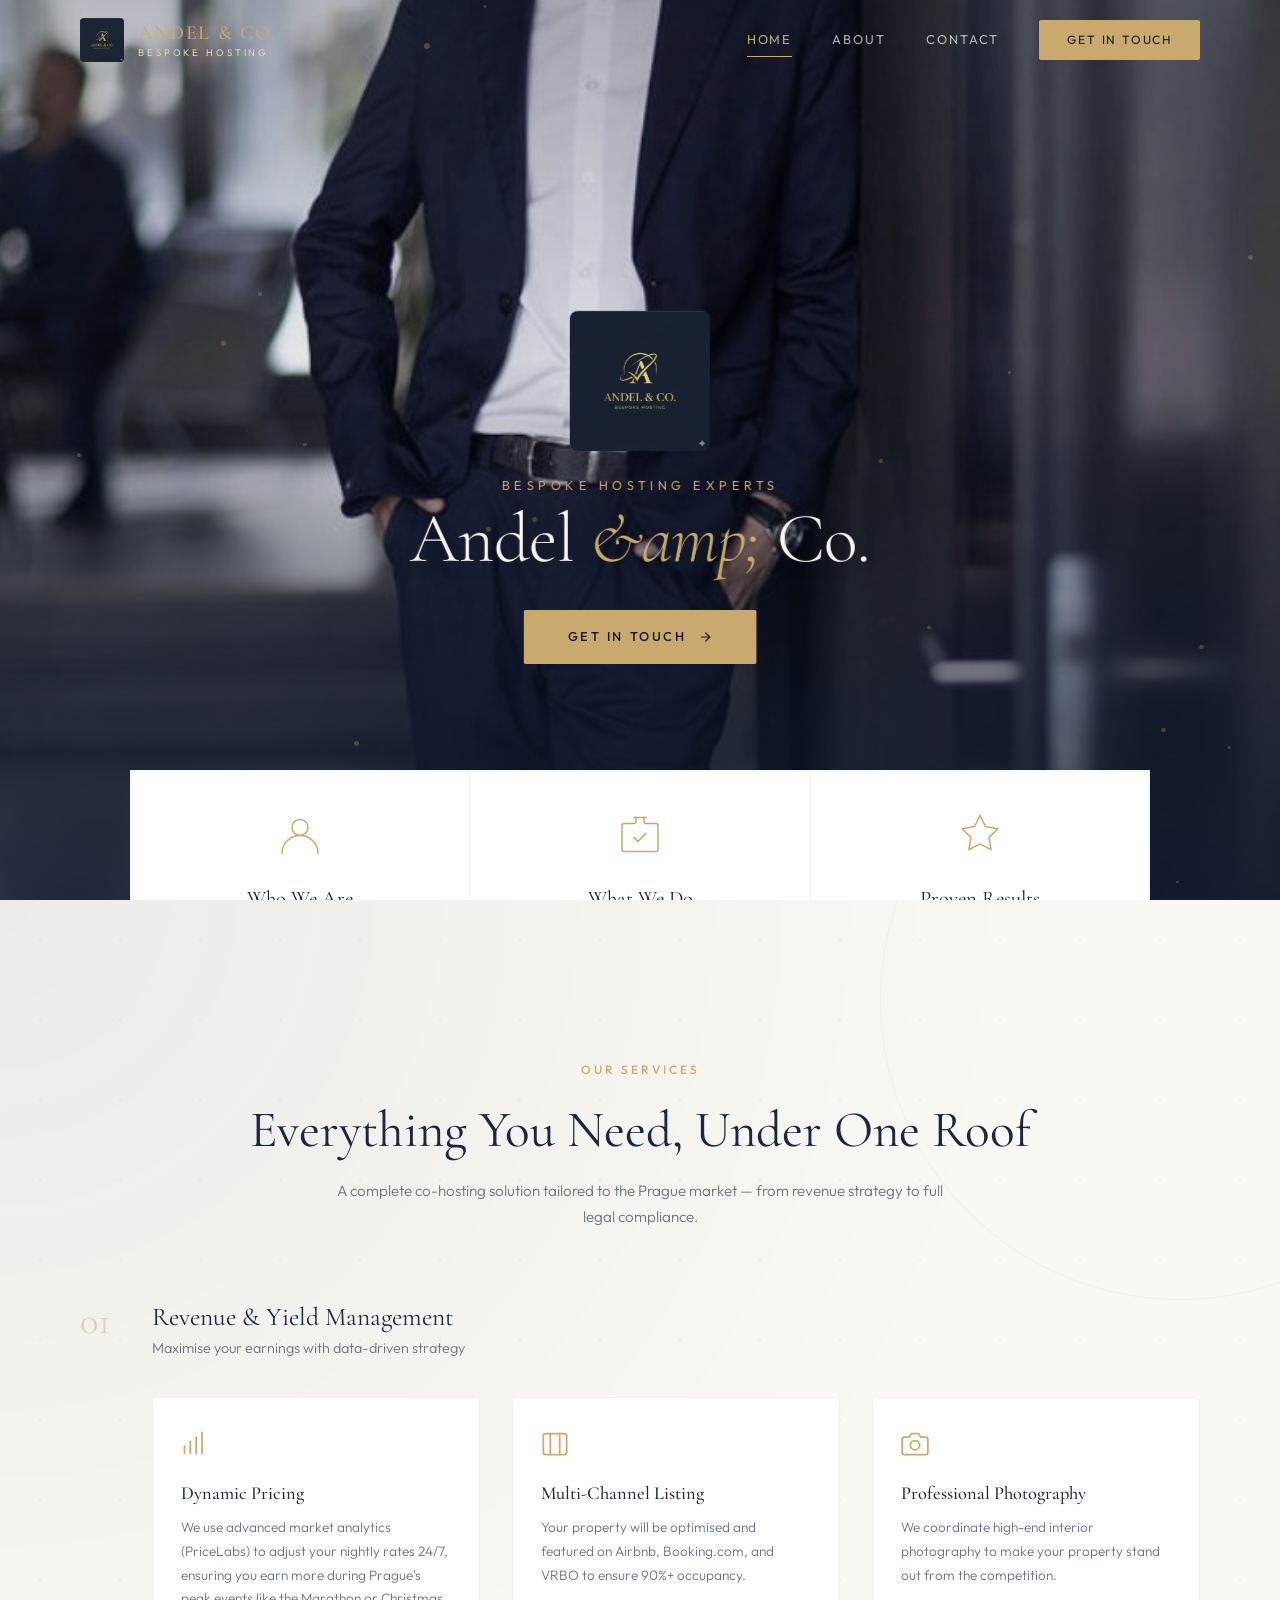
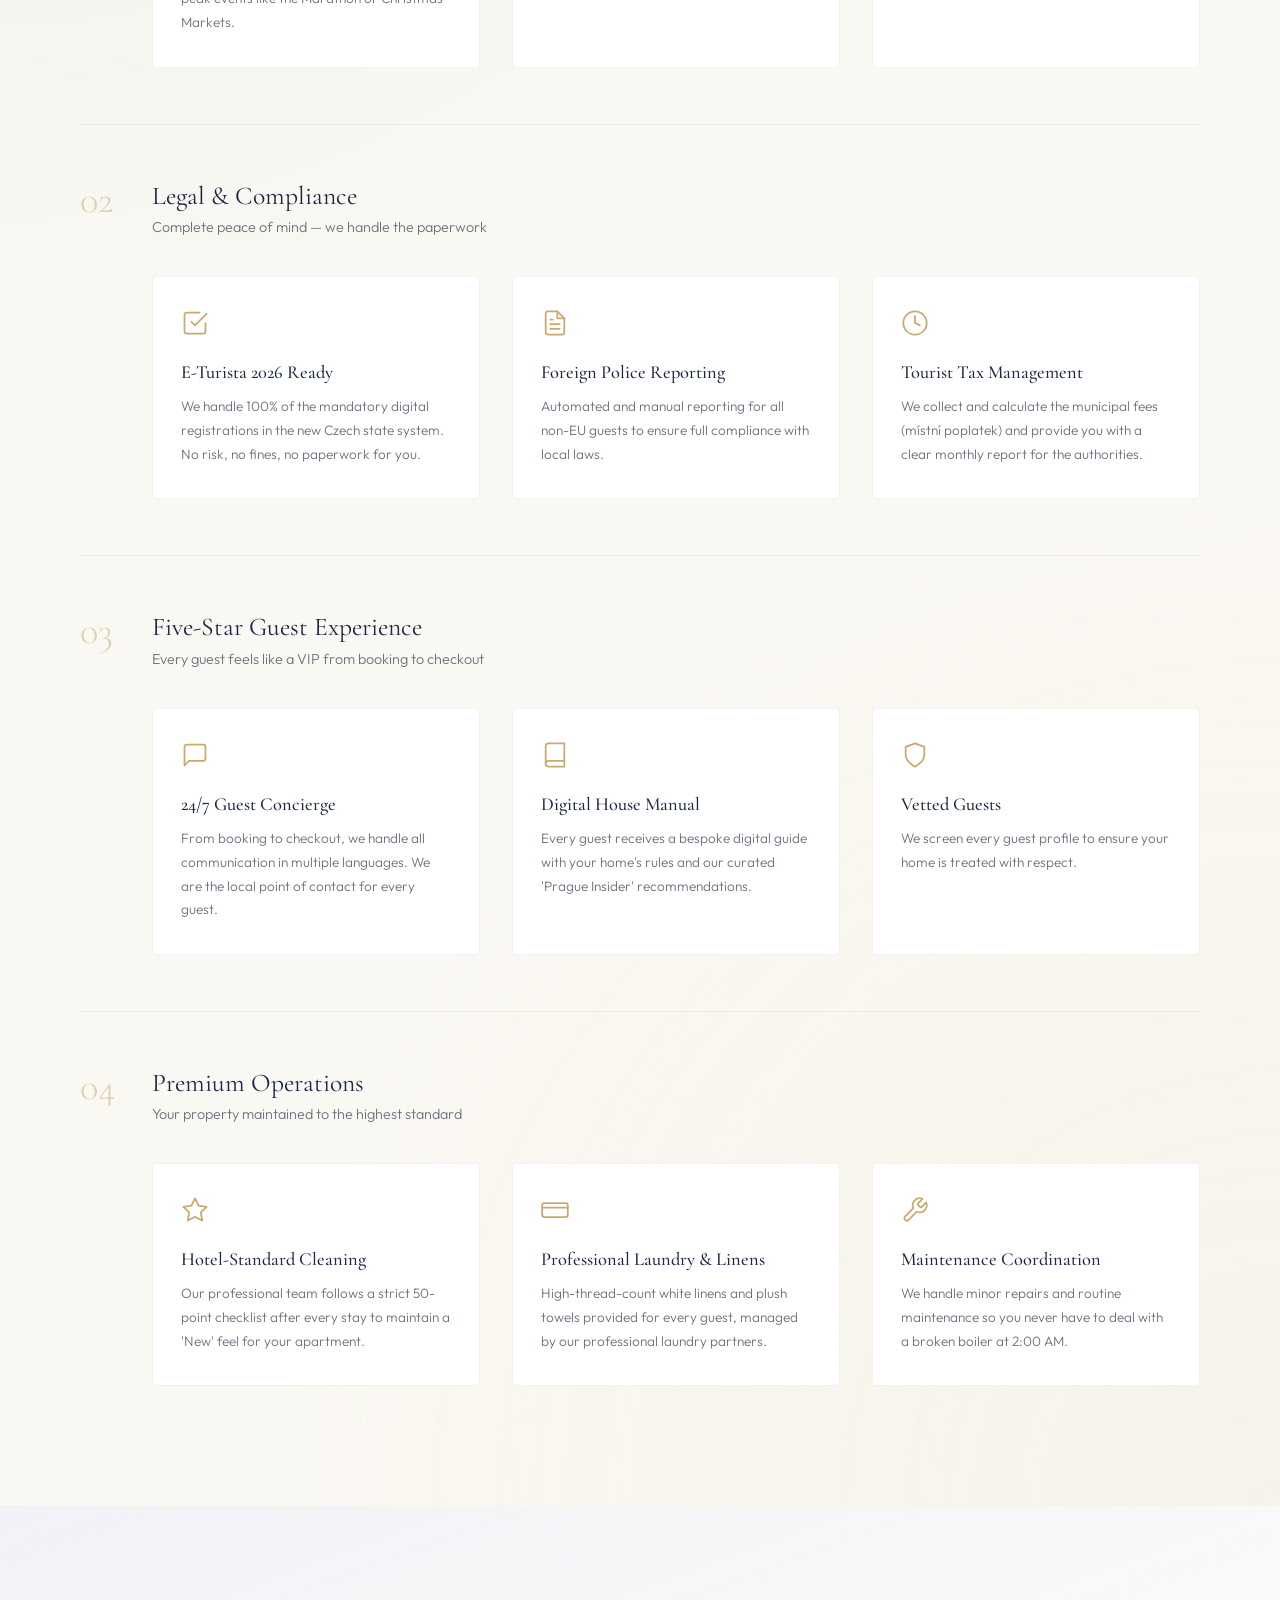
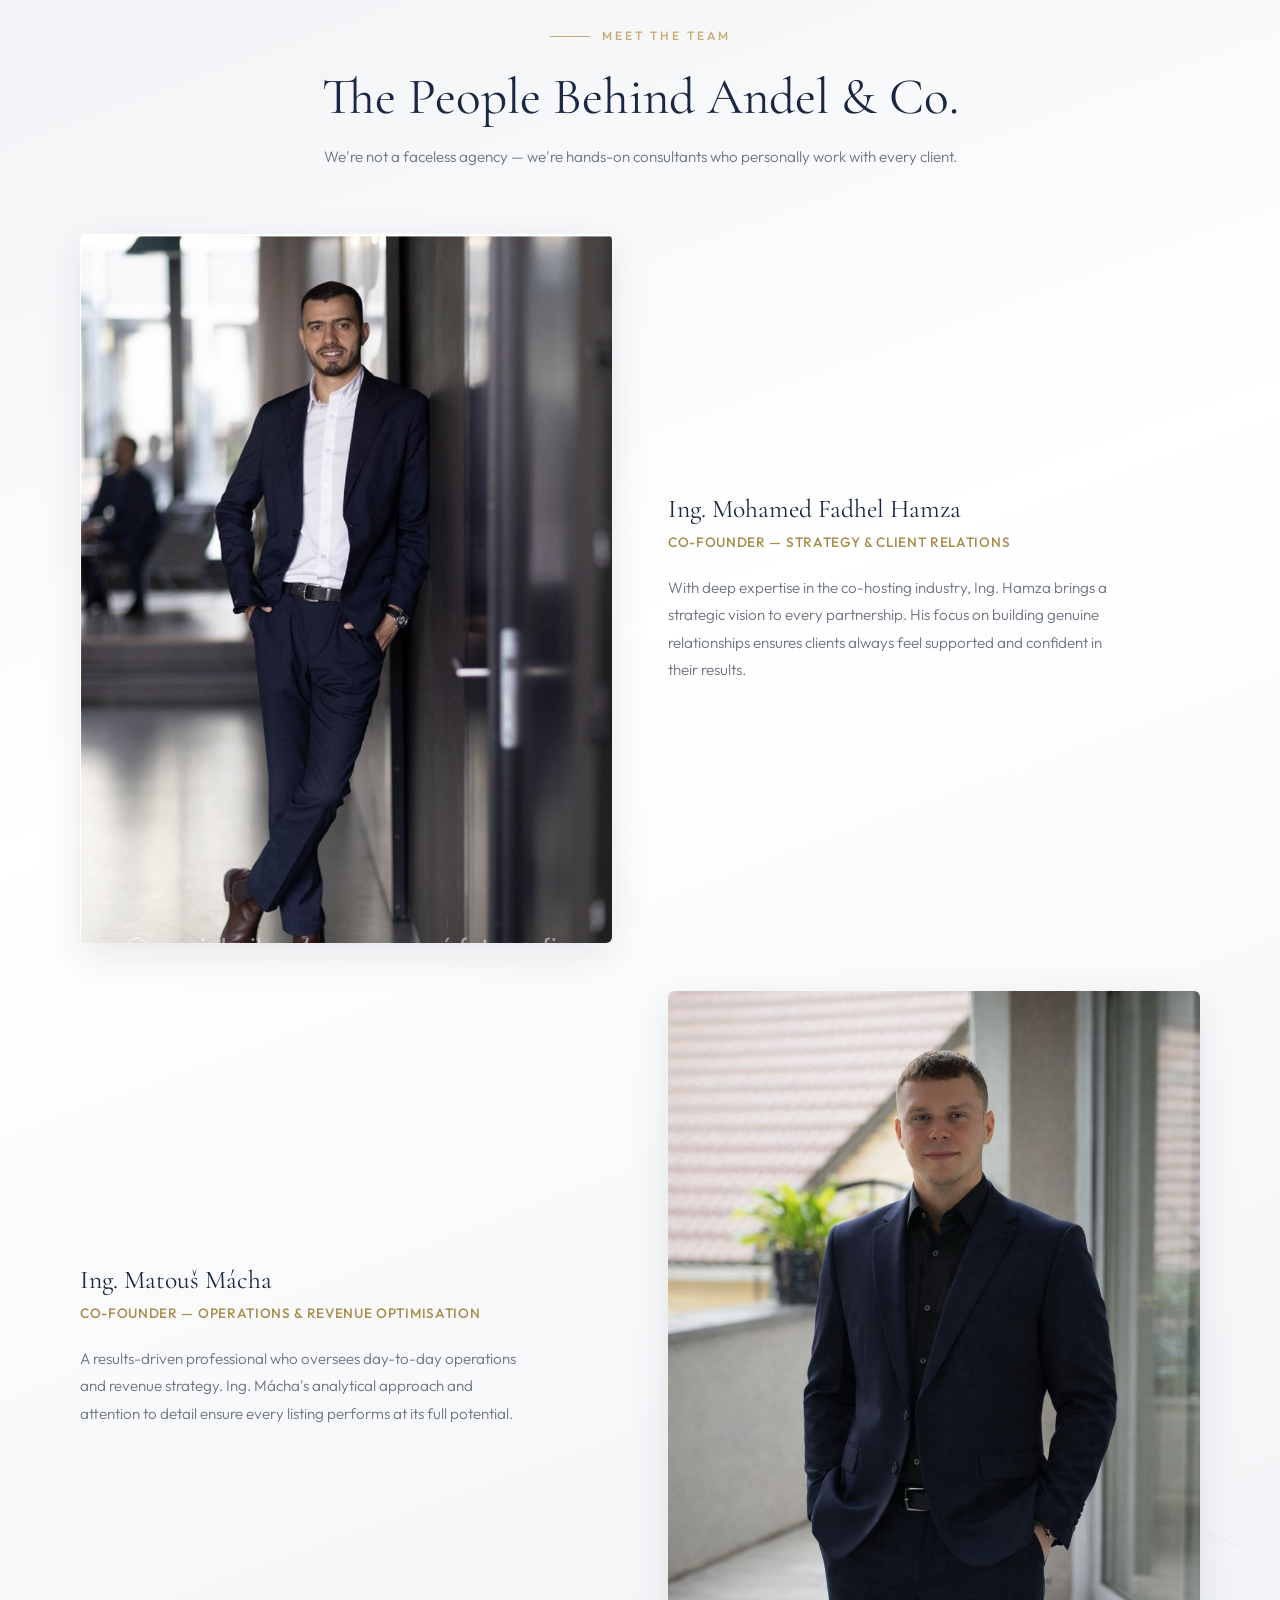
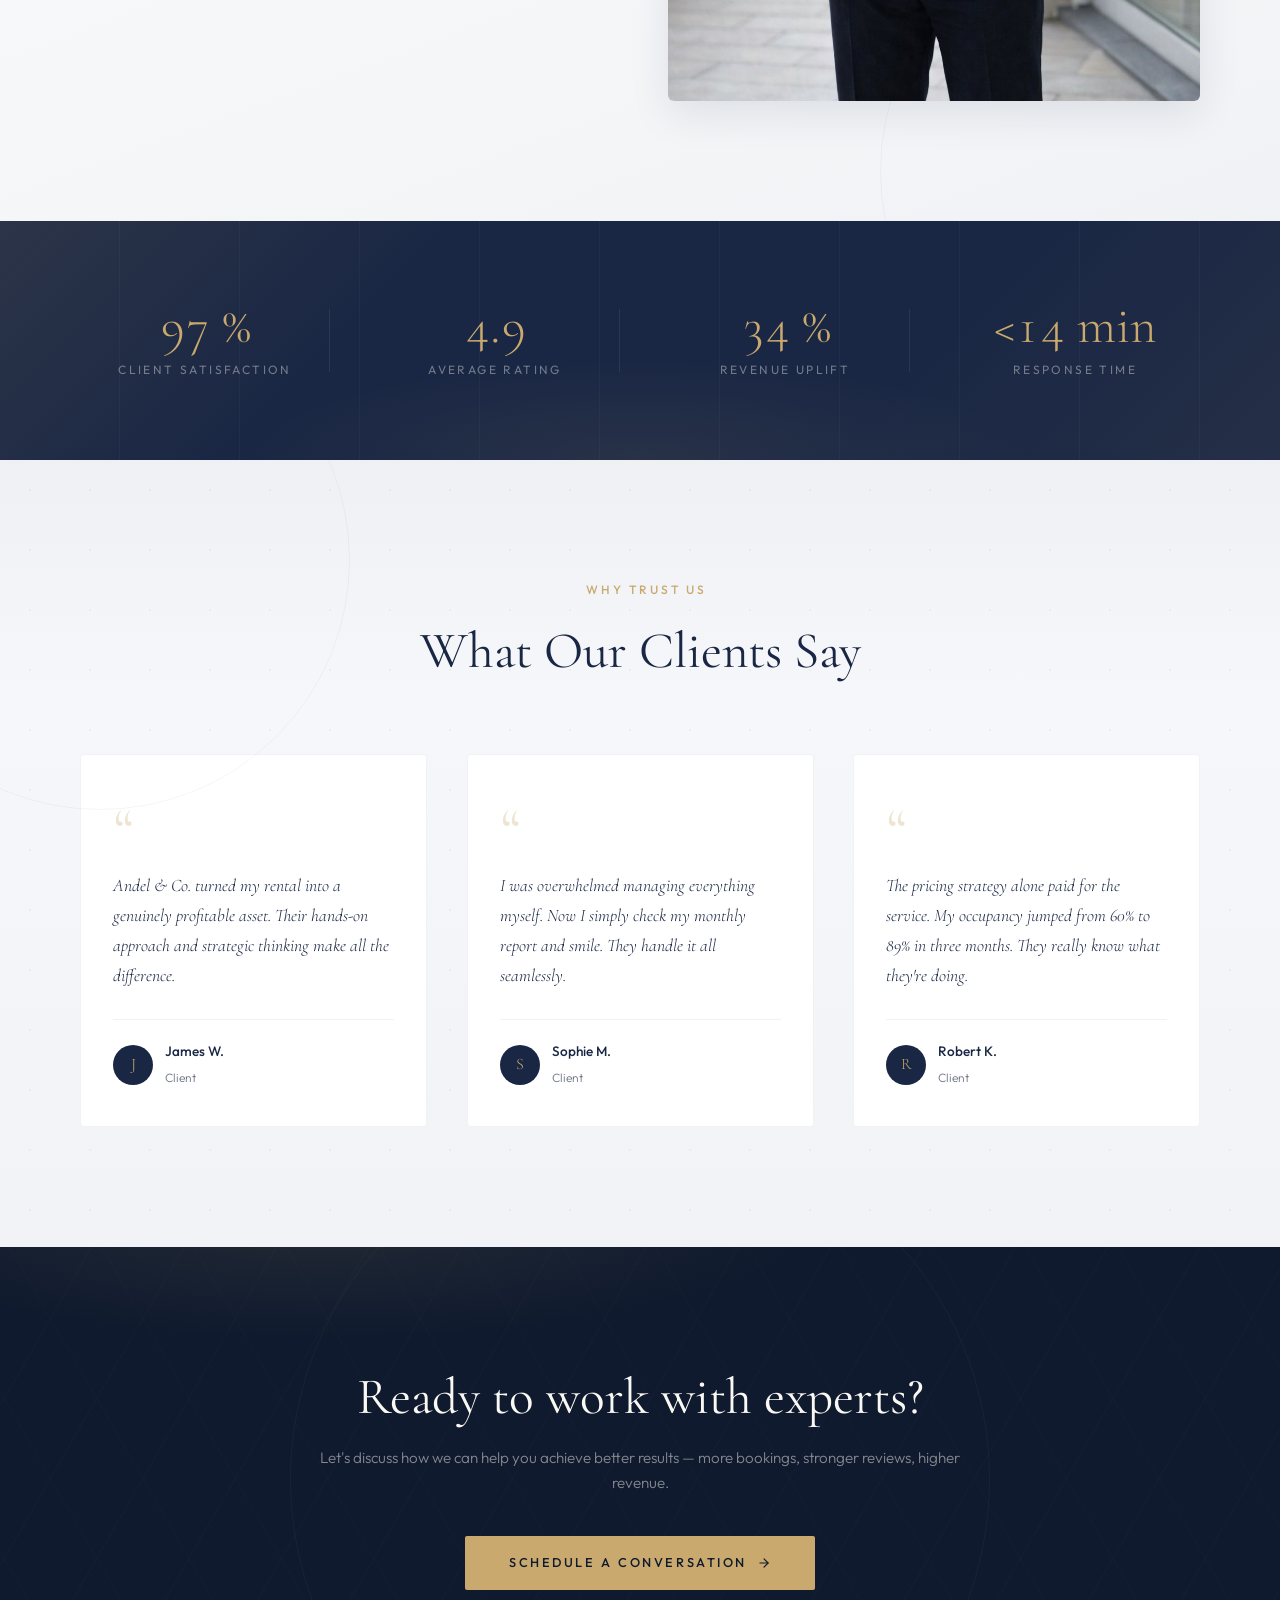
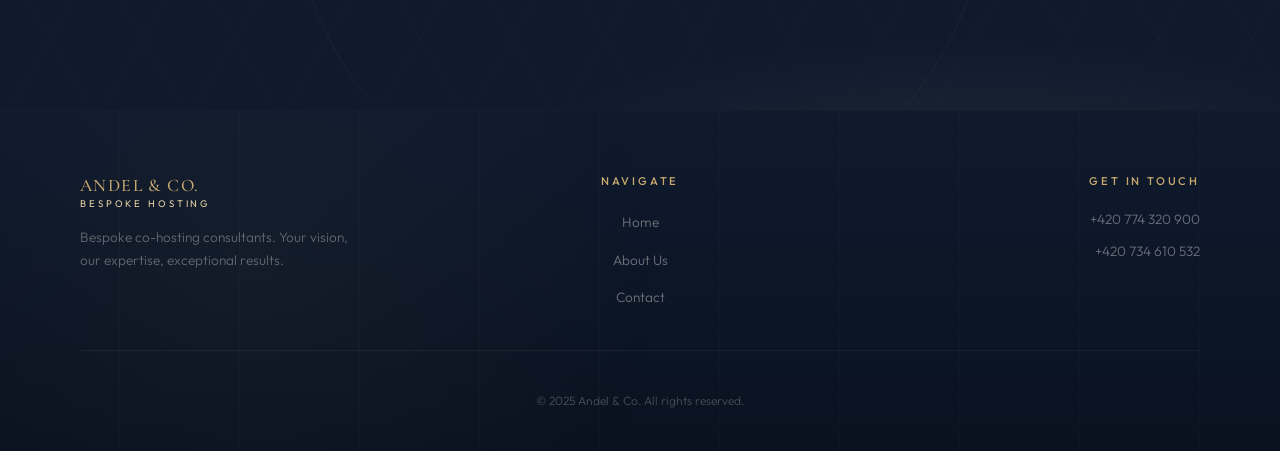
==== index.html @ 5d8e27c8 "v9: Dynamic animations - parallax, counters, tilt effects, varied reveals, particles, scroll progres" ====
<!DOCTYPE html>
<html lang="en">
<head>
  <meta charset="UTF-8">
  <meta name="viewport" content="width=device-width, initial-scale=1.0">
  <title>Andel &amp; Co. — Bespoke Co-Hosting Experts</title>
  <meta name="description" content="Andel & Co. — Bespoke co-hosting consultants. We bring strategy, expertise, and hands-on management to maximise your rental's potential.">
  <meta name="keywords" content="co-hosting experts, rental consulting, bespoke co-hosting, property strategy consultants">
  <meta property="og:title" content="Andel & Co. — Bespoke Co-Hosting Consultants">
  <meta property="og:description" content="Expert co-hosting consultants who deliver results for property owners.">
  <meta property="og:type" content="website">
  <link rel="icon" type="image/jpeg" href="assets/logo.jpeg">
  <link rel="stylesheet" href="style.css">

  <!-- Google Analytics (replace GA_MEASUREMENT_ID) -->
  <script async src="https://www.googletagmanager.com/gtag/js?id=GA_MEASUREMENT_ID"></script>
  <script>
    window.dataLayer = window.dataLayer || [];
    function gtag(){dataLayer.push(arguments);}
    gtag('js', new Date());
    gtag('config', 'GA_MEASUREMENT_ID');
  </script>
</head>
<body>

  <!-- ═══ HEADER ═══ -->
  <header class="site-header" id="siteHeader">
    <div class="header-inner">
      <a href="index.html" class="logo-link">
        <img src="assets/logo.jpeg" alt="Andel & Co." class="logo-mark">
        <div class="logo-text">
          ANDEL &amp; CO.
          <span>Bespoke Hosting</span>
        </div>
      </a>

      <button class="menu-toggle" id="menuToggle" aria-label="Toggle navigation">
        <span></span><span></span><span></span>
      </button>

      <nav class="nav-links" id="navLinks">
        <a href="index.html" class="active">Home</a>
        <a href="about.html">About</a>
        <a href="contact.html">Contact</a>
        <a href="contact.html" class="nav-cta">Get in Touch</a>
      </nav>
    </div>
  </header>

  <!-- ═══ HERO — Personal Portrait ═══ -->
  <section class="hero">
    <div class="hero-bg">
      <img src="assets/founder1-full.jpg" alt="Andel & Co. Founder">
    </div>

    <div class="hero-branding">
      <img src="assets/logo.jpeg" alt="Andel & Co. Logo">
      <p class="hero-tagline">Bespoke Hosting Experts</p>
      <h1>Andel <span class="ampersand">&amp;</span> Co.</h1>
    </div>

    <div class="hero-cta-wrap">
      <a href="contact.html" class="hero-cta">
        Get in Touch
        <svg viewBox="0 0 24 24" fill="none" stroke="currentColor" stroke-width="2" stroke-linecap="round" stroke-linejoin="round"><path d="M5 12h14"/><path d="m12 5 7 7-7 7"/></svg>
      </a>
    </div>

    <!-- Overlay Cards -->
    <div class="hero-cards">
      <div class="hero-card">
        <svg class="hero-card-icon" viewBox="0 0 48 48" fill="none" stroke="currentColor" stroke-width="1.5" stroke-linecap="round" stroke-linejoin="round">
          <circle cx="24" cy="16" r="8"/>
          <path d="M6 42c0-9.941 8.059-18 18-18s18 8.059 18 18"/>
        </svg>
        <h3>Who We Are</h3>
        <p>Dedicated co-hosting consultants with deep industry knowledge. Your success is our priority.</p>
      </div>

      <div class="hero-card">
        <svg class="hero-card-icon" viewBox="0 0 48 48" fill="none" stroke="currentColor" stroke-width="1.5" stroke-linecap="round" stroke-linejoin="round">
          <path d="M20 6v4a2 2 0 0 1-2 2H8a2 2 0 0 0-2 2v24a2 2 0 0 0 2 2h32a2 2 0 0 0 2-2V14a2 2 0 0 0-2-2H30a2 2 0 0 1-2-2V6"/>
          <path d="M18 6h12"/>
          <path d="M18 26l4 4 8-8"/>
        </svg>
        <h3>What We Do</h3>
        <p>Full-service co-hosting — strategy, operations, client communication, and revenue optimisation under one roof.</p>
      </div>

      <div class="hero-card">
        <svg class="hero-card-icon" viewBox="0 0 48 48" fill="none" stroke="currentColor" stroke-width="1.5" stroke-linecap="round" stroke-linejoin="round">
          <path d="M24 4l5.5 11.1L42 17.3l-9 8.7 2.1 12.4L24 32.5l-11.1 5.9L15 26l-9-8.7 12.5-2.2z"/>
        </svg>
        <h3>Proven Results</h3>
        <p>98% client satisfaction, 35% average revenue uplift, and a track record that speaks for itself.</p>
      </div>
    </div>
  </section>

  <!-- ═══ SERVICES SECTION ═══ -->
  <section class="services" id="services">
    <div class="container">
      <div class="services-header reveal">
        <div class="section-label">Our Services</div>
        <h2>Everything You Need, Under One Roof</h2>
        <p>A complete co-hosting solution tailored to the Prague market — from revenue strategy to full legal compliance.</p>
      </div>

      <!-- Service Category 1 -->
      <div class="service-category reveal-left">
        <div class="service-category-header">
          <span class="service-cat-number">01</span>
          <div>
            <h3>Revenue &amp; Yield Management</h3>
            <p class="service-cat-subtitle">Maximise your earnings with data-driven strategy</p>
          </div>
        </div>
        <div class="service-details-grid">
          <div class="service-detail">
            <svg class="service-detail-icon" viewBox="0 0 24 24" fill="none" stroke="currentColor" stroke-width="1.5" stroke-linecap="round" stroke-linejoin="round">
              <path d="M3 20V14"/><path d="M8 20V10"/><path d="M13 20V6"/><path d="M18 20V2"/>
            </svg>
            <h4>Dynamic Pricing</h4>
            <p>We use advanced market analytics (PriceLabs) to adjust your nightly rates 24/7, ensuring you earn more during Prague's peak events like the Marathon or Christmas Markets.</p>
          </div>
          <div class="service-detail">
            <svg class="service-detail-icon" viewBox="0 0 24 24" fill="none" stroke="currentColor" stroke-width="1.5" stroke-linecap="round" stroke-linejoin="round">
              <rect x="2" y="3" width="20" height="18" rx="2"/><path d="M8 21V3"/><path d="M16 21V3"/>
            </svg>
            <h4>Multi-Channel Listing</h4>
            <p>Your property will be optimised and featured on Airbnb, Booking.com, and VRBO to ensure 90%+ occupancy.</p>
          </div>
          <div class="service-detail">
            <svg class="service-detail-icon" viewBox="0 0 24 24" fill="none" stroke="currentColor" stroke-width="1.5" stroke-linecap="round" stroke-linejoin="round">
              <path d="M23 19a2 2 0 0 1-2 2H3a2 2 0 0 1-2-2V8a2 2 0 0 1 2-2h4l2-3h6l2 3h4a2 2 0 0 1 2 2z"/><circle cx="12" cy="13" r="4"/>
            </svg>
            <h4>Professional Photography</h4>
            <p>We coordinate high-end interior photography to make your property stand out from the competition.</p>
          </div>
        </div>
      </div>

      <!-- Service Category 2 -->
      <div class="service-category reveal-right">
        <div class="service-category-header">
          <span class="service-cat-number">02</span>
          <div>
            <h3>Legal &amp; Compliance</h3>
            <p class="service-cat-subtitle">Complete peace of mind — we handle the paperwork</p>
          </div>
        </div>
        <div class="service-details-grid">
          <div class="service-detail">
            <svg class="service-detail-icon" viewBox="0 0 24 24" fill="none" stroke="currentColor" stroke-width="1.5" stroke-linecap="round" stroke-linejoin="round">
              <path d="M9 11l3 3L22 4"/><path d="M21 12v7a2 2 0 0 1-2 2H5a2 2 0 0 1-2-2V5a2 2 0 0 1 2-2h11"/>
            </svg>
            <h4>E-Turista 2026 Ready</h4>
            <p>We handle 100% of the mandatory digital registrations in the new Czech state system. No risk, no fines, no paperwork for you.</p>
          </div>
          <div class="service-detail">
            <svg class="service-detail-icon" viewBox="0 0 24 24" fill="none" stroke="currentColor" stroke-width="1.5" stroke-linecap="round" stroke-linejoin="round">
              <path d="M14 2H6a2 2 0 0 0-2 2v16a2 2 0 0 0 2 2h12a2 2 0 0 0 2-2V8z"/><path d="M14 2v6h6"/><path d="M16 13H8"/><path d="M16 17H8"/><path d="M10 9H8"/>
            </svg>
            <h4>Foreign Police Reporting</h4>
            <p>Automated and manual reporting for all non-EU guests to ensure full compliance with local laws.</p>
          </div>
          <div class="service-detail">
            <svg class="service-detail-icon" viewBox="0 0 24 24" fill="none" stroke="currentColor" stroke-width="1.5" stroke-linecap="round" stroke-linejoin="round">
              <circle cx="12" cy="12" r="10"/><path d="M12 6v6l4 2"/>
            </svg>
            <h4>Tourist Tax Management</h4>
            <p>We collect and calculate the municipal fees (místní poplatek) and provide you with a clear monthly report for the authorities.</p>
          </div>
        </div>
      </div>

      <!-- Service Category 3 -->
      <div class="service-category reveal-left">
        <div class="service-category-header">
          <span class="service-cat-number">03</span>
          <div>
            <h3>Five-Star Guest Experience</h3>
            <p class="service-cat-subtitle">Every guest feels like a VIP from booking to checkout</p>
          </div>
        </div>
        <div class="service-details-grid">
          <div class="service-detail">
            <svg class="service-detail-icon" viewBox="0 0 24 24" fill="none" stroke="currentColor" stroke-width="1.5" stroke-linecap="round" stroke-linejoin="round">
              <path d="M21 15a2 2 0 0 1-2 2H7l-4 4V5a2 2 0 0 1 2-2h14a2 2 0 0 1 2 2z"/>
            </svg>
            <h4>24/7 Guest Concierge</h4>
            <p>From booking to checkout, we handle all communication in multiple languages. We are the local point of contact for every guest.</p>
          </div>
          <div class="service-detail">
            <svg class="service-detail-icon" viewBox="0 0 24 24" fill="none" stroke="currentColor" stroke-width="1.5" stroke-linecap="round" stroke-linejoin="round">
              <path d="M4 19.5A2.5 2.5 0 0 1 6.5 17H20"/><path d="M6.5 2H20v20H6.5A2.5 2.5 0 0 1 4 19.5v-15A2.5 2.5 0 0 1 6.5 2z"/>
            </svg>
            <h4>Digital House Manual</h4>
            <p>Every guest receives a bespoke digital guide with your home's rules and our curated 'Prague Insider' recommendations.</p>
          </div>
          <div class="service-detail">
            <svg class="service-detail-icon" viewBox="0 0 24 24" fill="none" stroke="currentColor" stroke-width="1.5" stroke-linecap="round" stroke-linejoin="round">
              <path d="M12 22s8-4 8-10V5l-8-3-8 3v7c0 6 8 10 8 10z"/>
            </svg>
            <h4>Vetted Guests</h4>
            <p>We screen every guest profile to ensure your home is treated with respect.</p>
          </div>
        </div>
      </div>

      <!-- Service Category 4 -->
      <div class="service-category reveal-right">
        <div class="service-category-header">
          <span class="service-cat-number">04</span>
          <div>
            <h3>Premium Operations</h3>
            <p class="service-cat-subtitle">Your property maintained to the highest standard</p>
          </div>
        </div>
        <div class="service-details-grid">
          <div class="service-detail">
            <svg class="service-detail-icon" viewBox="0 0 24 24" fill="none" stroke="currentColor" stroke-width="1.5" stroke-linecap="round" stroke-linejoin="round">
              <path d="M12 2l3.09 6.26L22 9.27l-5 4.87 1.18 6.88L12 17.77l-6.18 3.25L7 14.14 2 9.27l6.91-1.01L12 2z"/>
            </svg>
            <h4>Hotel-Standard Cleaning</h4>
            <p>Our professional team follows a strict 50-point checklist after every stay to maintain a 'New' feel for your apartment.</p>
          </div>
          <div class="service-detail">
            <svg class="service-detail-icon" viewBox="0 0 24 24" fill="none" stroke="currentColor" stroke-width="1.5" stroke-linecap="round" stroke-linejoin="round">
              <rect x="1" y="6" width="22" height="12" rx="2"/><path d="M1 10h22"/>
            </svg>
            <h4>Professional Laundry &amp; Linens</h4>
            <p>High-thread-count white linens and plush towels provided for every guest, managed by our professional laundry partners.</p>
          </div>
          <div class="service-detail">
            <svg class="service-detail-icon" viewBox="0 0 24 24" fill="none" stroke="currentColor" stroke-width="1.5" stroke-linecap="round" stroke-linejoin="round">
              <path d="M14.7 6.3a1 1 0 0 0 0 1.4l1.6 1.6a1 1 0 0 0 1.4 0l3.77-3.77a6 6 0 0 1-7.94 7.94l-6.91 6.91a2.12 2.12 0 0 1-3-3l6.91-6.91a6 6 0 0 1 7.94-7.94l-3.76 3.76z"/>
            </svg>
            <h4>Maintenance Coordination</h4>
            <p>We handle minor repairs and routine maintenance so you never have to deal with a broken boiler at 2:00 AM.</p>
          </div>
        </div>
      </div>

    </div>
  </section>

  <!-- ═══ MEET THE TEAM ═══ -->
  <section class="team-section">
    <div class="container">
      <div class="team-header reveal">
        <div class="section-label" style="justify-content:center;">
          <span>Meet the Team</span>
        </div>
        <h2>The People Behind Andel &amp; Co.</h2>
        <p style="margin:0 auto;">We're not a faceless agency — we're hands-on consultants who personally work with every client.</p>
      </div>

      <div class="team-cards">
        <div class="team-card reveal">
          <div class="team-card-photo">
            <img src="assets/founder1-full.jpg" alt="Co-Founder">
          </div>
          <div class="team-card-info">
            <h3>Ing. Mohamed Fadhel Hamza</h3>
            <p class="team-role">Co-Founder — Strategy &amp; Client Relations</p>
            <p class="team-bio">With deep expertise in the co-hosting industry, Ing. Hamza brings a strategic vision to every partnership. His focus on building genuine relationships ensures clients always feel supported and confident in their results.</p>
          </div>
        </div>

        <div class="team-card reverse reveal reveal-delay-1">
          <div class="team-card-photo">
            <img src="assets/founder2-full.jpg" alt="Ing. Matouš Mácha">
          </div>
          <div class="team-card-info">
            <h3>Ing. Matouš Mácha</h3>
            <p class="team-role">Co-Founder — Operations &amp; Revenue Optimisation</p>
            <p class="team-bio">A results-driven professional who oversees day-to-day operations and revenue strategy. Ing. Mácha's analytical approach and attention to detail ensure every listing performs at its full potential.</p>
          </div>
        </div>
      </div>
    </div>
  </section>

  <!-- ═══ STATS ═══ -->
  <section class="stats">
    <div class="container">
      <div class="stats-grid">
        <div class="stat-item reveal">
          <div class="stat-number">98%</div>
          <div class="stat-label">Client Satisfaction</div>
        </div>
        <div class="stat-item reveal reveal-delay-1">
          <div class="stat-number">4.9</div>
          <div class="stat-label">Average Rating</div>
        </div>
        <div class="stat-item reveal reveal-delay-2">
          <div class="stat-number">35%</div>
          <div class="stat-label">Revenue Uplift</div>
        </div>
        <div class="stat-item reveal reveal-delay-3">
          <div class="stat-number">&lt;15 min</div>
          <div class="stat-label">Response Time</div>
        </div>
      </div>
    </div>
  </section>

  <!-- ═══ WHY TRUST US ═══ -->
  <section class="testimonials">
    <div class="container">
      <div class="testimonials-header reveal">
        <div class="section-label" style="justify-content:center;">
          <span>Why Trust Us</span>
        </div>
        <h2>What Our Clients Say</h2>
      </div>

      <div class="testimonials-grid">
        <div class="testimonial-card reveal-scale reveal-delay-1">
          <div class="testimonial-quote-mark">&ldquo;</div>
          <blockquote>
            Andel &amp; Co. turned my rental into a genuinely profitable asset. Their hands-on approach and strategic thinking make all the difference.
          </blockquote>
          <div class="testimonial-author">
            <div class="testimonial-author-avatar">J</div>
            <div class="testimonial-author-info">
              <strong>James W.</strong>
              <span>Client</span>
            </div>
          </div>
        </div>

        <div class="testimonial-card reveal-scale reveal-delay-2">
          <div class="testimonial-quote-mark">&ldquo;</div>
          <blockquote>
            I was overwhelmed managing everything myself. Now I simply check my monthly report and smile. They handle it all seamlessly.
          </blockquote>
          <div class="testimonial-author">
            <div class="testimonial-author-avatar">S</div>
            <div class="testimonial-author-info">
              <strong>Sophie M.</strong>
              <span>Client</span>
            </div>
          </div>
        </div>

        <div class="testimonial-card reveal-scale reveal-delay-3">
          <div class="testimonial-quote-mark">&ldquo;</div>
          <blockquote>
            The pricing strategy alone paid for the service. My occupancy jumped from 60% to 89% in three months. They really know what they're doing.
          </blockquote>
          <div class="testimonial-author">
            <div class="testimonial-author-avatar">R</div>
            <div class="testimonial-author-info">
              <strong>Robert K.</strong>
              <span>Client</span>
            </div>
          </div>
        </div>
      </div>
    </div>
  </section>

  <!-- ═══ CTA ═══ -->
  <section class="cta-banner">
    <div class="container">
      <div class="reveal">
        <h2>Ready to work with experts?</h2>
        <p>Let's discuss how we can help you achieve better results — more bookings, stronger reviews, higher revenue.</p>
        <a href="contact.html" class="btn-primary">
          Schedule a Conversation
          <svg width="14" height="14" viewBox="0 0 24 24" fill="none" stroke="currentColor" stroke-width="2" stroke-linecap="round" stroke-linejoin="round"><path d="M5 12h14"/><path d="m12 5 7 7-7 7"/></svg>
        </a>
      </div>
    </div>
  </section>

  <!-- ═══ FOOTER ═══ -->
  <footer class="site-footer">
    <div class="container">
      <div class="footer-inner">
        <div class="footer-brand">
          <div class="logo-text">
            ANDEL &amp; CO.
            <span>Bespoke Hosting</span>
          </div>
          <p>Bespoke co-hosting consultants. Your vision, our expertise, exceptional results.</p>
        </div>

        <nav class="footer-nav">
          <h4>Navigate</h4>
          <ul>
            <li><a href="index.html">Home</a></li>
            <li><a href="about.html">About Us</a></li>
            <li><a href="contact.html">Contact</a></li>
          </ul>
        </nav>

        <div class="footer-contact">
          <h4>Get in Touch</h4>
          <a href="tel:+420774320900">+420 774 320 900</a>
          <a href="tel:+420734610532">+420 734 610 532</a>
        </div>
      </div>

      <div class="footer-bottom">
        <p>&copy; 2025 Andel &amp; Co. All rights reserved.</p>
      </div>
    </div>
  </footer>

  <script src="main.js"></script>
</body>
</html>
---- style.css ----
/* ═══════════════════════════════════════════════════
   ANDEL & CO. — BESPOKE CO-HOSTING CONSULTANTS
   Personal Consulting Portfolio Style
   ═══════════════════════════════════════════════════ */

/* ── Fonts ── */
@import url('https://fonts.googleapis.com/css2?family=Cormorant+Garamond:ital,wght@0,300;0,400;0,500;0,600;0,700;1,300;1,400;1,500&family=Outfit:wght@300;400;500;600&display=swap');

/* ── Custom Properties ── */
:root {
  --navy:        #1a2744;
  --navy-deep:   #0f1a2e;
  --navy-light:  #243352;
  --ivory:       #faf8f2;
  --ivory-warm:  #f5f0e6;
  --gold:        #c9a96e;
  --gold-light:  #ddc08a;
  --gold-pale:   #e8d5a8;
  --gold-dark:   #a88b4a;
  --charcoal:    #2c2c2c;
  --text-muted:  #6b7280;
  --white:       #ffffff;

  --font-display: 'Cormorant Garamond', 'Georgia', serif;
  --font-body:    'Outfit', 'Helvetica Neue', sans-serif;

  --ease-out-expo: cubic-bezier(0.16, 1, 0.3, 1);
  --header-h: 80px;
}

/* ── Reset & Base ── */
*, *::before, *::after { box-sizing: border-box; margin: 0; padding: 0; }

html {
  scroll-behavior: smooth;
  -webkit-font-smoothing: antialiased;
  -moz-osx-font-smoothing: grayscale;
}

body {
  font-family: var(--font-body);
  font-weight: 300;
  color: var(--charcoal);
  background: var(--ivory);
  line-height: 1.7;
  font-size: 16px;
  overflow-x: hidden;
}

img { max-width: 100%; height: auto; display: block; }
a { text-decoration: none; color: inherit; transition: color 0.3s ease; }
ul { list-style: none; }

::selection {
  background: var(--gold);
  color: var(--navy-deep);
}

/* ── Typography ── */
h1, h2, h3, h4, h5 {
  font-family: var(--font-display);
  font-weight: 400;
  line-height: 1.2;
  color: var(--navy);
}

h1 { font-size: clamp(2.8rem, 5.5vw, 4.8rem); letter-spacing: -0.01em; }
h2 { font-size: clamp(2rem, 4vw, 3.2rem); }
h3 { font-size: clamp(1.4rem, 2.5vw, 1.8rem); }

p {
  font-size: clamp(0.95rem, 1.1vw, 1.05rem);
  color: var(--text-muted);
  max-width: 640px;
}

.section-label {
  font-family: var(--font-body);
  font-size: 0.75rem;
  font-weight: 500;
  letter-spacing: 0.25em;
  text-transform: uppercase;
  color: var(--gold);
  display: flex;
  align-items: center;
  gap: 12px;
  margin-bottom: 20px;
}

.section-label::before {
  content: '';
  width: 40px;
  height: 1px;
  background: var(--gold);
}

/* ── Utility ── */
.container {
  max-width: 1200px;
  margin: 0 auto;
  padding: 0 40px;
}

/* ── Scroll Progress Bar ── */
.scroll-progress {
  position: fixed;
  top: 0;
  left: 0;
  height: 3px;
  width: 0;
  background: linear-gradient(90deg, var(--gold), var(--gold-light), var(--gold));
  z-index: 10000;
  transition: width 0.1s linear;
  box-shadow: 0 0 10px rgba(201, 169, 110, 0.5);
}

/* ── Cursor Glow ── */
.cursor-glow {
  position: fixed;
  width: 400px;
  height: 400px;
  border-radius: 50%;
  background: radial-gradient(circle, rgba(201, 169, 110, 0.06) 0%, transparent 70%);
  pointer-events: none;
  z-index: 9998;
  transform: translate(-50%, -50%);
  mix-blend-mode: screen;
}

/* ── Scroll Reveal — Multiple Directions ── */
.reveal {
  opacity: 0;
  transform: translateY(40px);
  transition: opacity 0.8s var(--ease-out-expo), transform 0.8s var(--ease-out-expo);
}

.reveal-left {
  opacity: 0;
  transform: translateX(-60px);
  transition: opacity 0.8s var(--ease-out-expo), transform 0.8s var(--ease-out-expo);
}

.reveal-right {
  opacity: 0;
  transform: translateX(60px);
  transition: opacity 0.8s var(--ease-out-expo), transform 0.8s var(--ease-out-expo);
}

.reveal-scale {
  opacity: 0;
  transform: scale(0.9);
  transition: opacity 0.8s var(--ease-out-expo), transform 0.8s var(--ease-out-expo);
}

.reveal-rotate {
  opacity: 0;
  transform: translateY(30px) rotate(2deg);
  transition: opacity 0.8s var(--ease-out-expo), transform 0.8s var(--ease-out-expo);
}

.reveal.visible,
.reveal-left.visible,
.reveal-right.visible,
.reveal-scale.visible,
.reveal-rotate.visible {
  opacity: 1;
  transform: translateY(0) translateX(0) scale(1) rotate(0deg);
}

.reveal-delay-1 { transition-delay: 0.15s; }
.reveal-delay-2 { transition-delay: 0.3s; }
.reveal-delay-3 { transition-delay: 0.45s; }
.reveal-delay-4 { transition-delay: 0.6s; }

/* ── Section Label Animate ── */
.section-label::before {
  width: 0;
  transition: width 0.8s var(--ease-out-expo) 0.3s;
}

.section-label.label-animate::before {
  width: 40px;
}

/* ── Hero Particles ── */
.hero-particles {
  position: absolute;
  inset: 0;
  z-index: 1;
  pointer-events: none;
  overflow: hidden;
}

.hero-particle {
  position: absolute;
  background: rgba(201, 169, 110, 0.3);
  border-radius: 50%;
  animation: particleFloat linear infinite;
}

@keyframes particleFloat {
  0% { transform: translateY(0) translateX(0); opacity: 0; }
  10% { opacity: 1; }
  90% { opacity: 1; }
  100% { transform: translateY(-100vh) translateX(30px); opacity: 0; }
}

/* ── Character Animation for Hero Title ── */
.char-anim {
  display: inline-block;
  opacity: 0;
  transform: translateY(30px) rotateX(-40deg);
  animation: charReveal 0.6s var(--ease-out-expo) forwards;
}

@keyframes charReveal {
  to {
    opacity: 1;
    transform: translateY(0) rotateX(0deg);
  }
}

/* ── Image Reveal Effect ── */
.team-card-photo,
.intro-image-frame {
  position: relative;
  overflow: hidden;
}

.team-card-photo::after,
.intro-image-frame::after {
  content: '';
  position: absolute;
  inset: 0;
  background: var(--navy);
  transform-origin: left;
  transition: transform 1s var(--ease-out-expo);
  z-index: 5;
}

.team-card-photo.image-revealed::after,
.intro-image-frame.image-revealed::after {
  transform: scaleX(0);
  transform-origin: right;
}

/* ── Service Detail Stagger ── */
.service-detail {
  opacity: 0;
  transform: translateY(20px);
  transition: opacity 0.6s var(--ease-out-expo), transform 0.6s var(--ease-out-expo), box-shadow 0.4s var(--ease-out-expo);
}

.service-detail.detail-visible {
  opacity: 1;
  transform: translateY(0);
}

/* ── Card Interactive Tilt ── */
.hero-card,
.service-detail,
.testimonial-card,
.philosophy-card,
.achievement-card {
  transition: transform 0.15s ease, box-shadow 0.4s ease;
  will-change: transform;
}

/* ── Buttons ── */
.btn-primary {
  display: inline-flex;
  align-items: center;
  gap: 10px;
  font-family: var(--font-body);
  font-size: 0.8rem;
  font-weight: 500;
  letter-spacing: 0.2em;
  text-transform: uppercase;
  color: var(--navy-deep);
  background: var(--gold);
  padding: 16px 44px;
  border: none;
  border-radius: 2px;
  cursor: pointer;
  transition: background 0.3s ease, transform 0.2s ease, box-shadow 0.3s ease;
}

.btn-primary:hover {
  background: var(--gold-light);
  transform: translateY(-2px);
  box-shadow: 0 8px 32px rgba(201, 169, 110, 0.25);
}

/* ═══════════════════════════════════════════════════
   HEADER / NAVIGATION
   ═══════════════════════════════════════════════════ */

.site-header {
  position: fixed;
  top: 0;
  left: 0;
  right: 0;
  z-index: 1000;
  height: var(--header-h);
  display: flex;
  align-items: center;
  transition: background 0.4s ease, box-shadow 0.4s ease, height 0.4s ease;
}

.site-header.scrolled {
  background: rgba(26, 39, 68, 0.97);
  backdrop-filter: blur(12px);
  box-shadow: 0 2px 40px rgba(0, 0, 0, 0.15);
  height: 68px;
}

.header-inner {
  display: flex;
  align-items: center;
  justify-content: space-between;
  width: 100%;
  max-width: 1200px;
  margin: 0 auto;
  padding: 0 40px;
}

.logo-link {
  display: flex;
  align-items: center;
  gap: 14px;
}

.logo-mark {
  width: 44px;
  height: 44px;
  border-radius: 4px;
  object-fit: cover;
}

.logo-text {
  font-family: var(--font-display);
  font-size: 1.25rem;
  font-weight: 500;
  color: var(--gold);
  letter-spacing: 0.08em;
  line-height: 1.2;
}

.logo-text span {
  display: block;
  font-family: var(--font-body);
  font-size: 0.6rem;
  font-weight: 400;
  letter-spacing: 0.3em;
  color: var(--gold-pale);
  text-transform: uppercase;
  margin-top: 2px;
}

.nav-links {
  display: flex;
  align-items: center;
  gap: 40px;
}

.nav-links a {
  font-family: var(--font-body);
  font-size: 0.8rem;
  font-weight: 400;
  letter-spacing: 0.15em;
  text-transform: uppercase;
  color: rgba(250, 248, 242, 0.7);
  position: relative;
  padding: 4px 0;
  transition: color 0.3s ease;
}

.nav-links a::after {
  content: '';
  position: absolute;
  bottom: -2px;
  left: 0;
  width: 0;
  height: 1px;
  background: var(--gold);
  transition: width 0.4s var(--ease-out-expo);
}

.nav-links a:hover,
.nav-links a.active {
  color: var(--gold);
}

.nav-links a:hover::after,
.nav-links a.active::after {
  width: 100%;
}

.nav-cta {
  font-size: 0.75rem !important;
  letter-spacing: 0.15em !important;
  color: var(--navy-deep) !important;
  background: var(--gold);
  padding: 10px 28px !important;
  border-radius: 2px;
  transition: background 0.3s ease, transform 0.2s ease !important;
}

.nav-cta::after { display: none !important; }

.nav-cta:hover {
  background: var(--gold-light) !important;
  color: var(--navy-deep) !important;
  transform: translateY(-1px);
}

/* Mobile menu toggle */
.menu-toggle {
  display: none;
  flex-direction: column;
  gap: 6px;
  background: none;
  border: none;
  cursor: pointer;
  padding: 8px;
  z-index: 1001;
}

.menu-toggle span {
  width: 26px;
  height: 1.5px;
  background: var(--ivory);
  transition: all 0.3s ease;
  display: block;
}

.menu-toggle.open span:nth-child(1) {
  transform: rotate(45deg) translate(5px, 5px);
}
.menu-toggle.open span:nth-child(2) {
  opacity: 0;
}
.menu-toggle.open span:nth-child(3) {
  transform: rotate(-45deg) translate(5px, -5px);
}

/* ═══════════════════════════════════════════════════
   HERO — Full-Screen Photo
   ═══════════════════════════════════════════════════ */

.hero {
  position: relative;
  min-height: 100vh;
  display: flex;
  flex-direction: column;
  justify-content: flex-end;
  background: var(--navy-deep);
  overflow: hidden;
}

.hero-bg {
  position: absolute;
  inset: 0;
  z-index: 0;
}

.hero-bg img {
  width: 100%;
  height: 100%;
  object-fit: cover;
  object-position: center;
  transform: scale(1.1);
  will-change: transform;
}

/* Dark overlay so text reads on any photo */
.hero-bg::after {
  content: '';
  position: absolute;
  inset: 0;
  background: linear-gradient(
    to bottom,
    rgba(15, 26, 46, 0.3) 0%,
    rgba(15, 26, 46, 0.1) 40%,
    rgba(15, 26, 46, 0.5) 70%,
    rgba(15, 26, 46, 0.85) 100%
  );
}

/* Hero logo banner — centered */
.hero-branding {
  position: absolute;
  top: 50%;
  left: 50%;
  transform: translate(-50%, -50%);
  z-index: 2;
  text-align: center;
  opacity: 0;
  animation: fadeUp 1s var(--ease-out-expo) 0.4s forwards;
}

.hero-branding img {
  width: 140px;
  height: 140px;
  border-radius: 8px;
  margin: 0 auto 24px;
}

.hero-branding h1 {
  color: var(--ivory);
  font-weight: 300;
  margin-bottom: 8px;
  text-shadow: 0 2px 20px rgba(0,0,0,0.3);
}

.hero-branding h1 .ampersand {
  font-style: italic;
  color: var(--gold);
}

.hero-branding .hero-tagline {
  font-family: var(--font-body);
  font-size: 0.8rem;
  font-weight: 400;
  letter-spacing: 0.35em;
  text-transform: uppercase;
  color: var(--gold);
}

@keyframes fadeUp {
  to { opacity: 1; }
}

/* CTA button on hero */
.hero-cta-wrap {
  position: absolute;
  top: calc(50% + 160px);
  left: 50%;
  transform: translateX(-50%);
  z-index: 2;
  opacity: 0;
  animation: fadeUp 1s var(--ease-out-expo) 0.8s forwards;
}

.hero-cta {
  display: inline-flex;
  align-items: center;
  gap: 12px;
  font-family: var(--font-body);
  font-size: 0.8rem;
  font-weight: 500;
  letter-spacing: 0.2em;
  text-transform: uppercase;
  color: var(--navy-deep);
  background: var(--gold);
  padding: 16px 44px;
  border-radius: 2px;
  transition: background 0.3s ease, transform 0.2s ease, box-shadow 0.3s ease;
}

.hero-cta:hover {
  background: var(--gold-light);
  transform: translateY(-2px);
  box-shadow: 0 8px 32px rgba(201, 169, 110, 0.25);
}

.hero-cta svg {
  width: 14px;
  height: 14px;
  transition: transform 0.3s ease;
}

.hero-cta:hover svg {
  transform: translateX(3px);
}

/* ── Overlay Cards at bottom of hero ── */
.hero-cards {
  position: relative;
  z-index: 3;
  display: grid;
  grid-template-columns: repeat(3, 1fr);
  gap: 0;
  max-width: 1100px;
  margin: 0 auto;
  transform: translateY(50%);
  padding: 0 40px;
}

.hero-card {
  background: var(--white);
  padding: 40px 32px 36px;
  text-align: center;
  border: 1px solid rgba(26, 39, 68, 0.06);
  transition: box-shadow 0.4s ease, transform 0.3s ease;
  opacity: 0;
  animation: cardIn 0.8s var(--ease-out-expo) forwards;
}

.hero-card:nth-child(1) { animation-delay: 0.6s; }
.hero-card:nth-child(2) { animation-delay: 0.75s; border-left: none; border-right: none; border-color: rgba(26, 39, 68, 0.06); }
.hero-card:nth-child(3) { animation-delay: 0.9s; }

@keyframes cardIn {
  from { opacity: 0; transform: translateY(30px); }
  to { opacity: 1; transform: translateY(0); }
}

.hero-card:hover {
  box-shadow: 0 12px 40px rgba(26, 39, 68, 0.08);
  transform: translateY(-4px);
}

.hero-card-icon {
  width: 48px;
  height: 48px;
  margin: 0 auto 20px;
  color: var(--gold);
}

.hero-card h3 {
  font-size: 1.3rem;
  margin-bottom: 10px;
  color: var(--navy);
}

.hero-card p {
  font-size: 0.88rem;
  color: var(--text-muted);
  line-height: 1.65;
  max-width: none;
  margin: 0;
}

/* ═══════════════════════════════════════════════════
   SERVICES SECTION
   ═══════════════════════════════════════════════════ */

.services {
  padding: 160px 0 120px;
  background: var(--ivory);
  position: relative;
  overflow: hidden;
}

.services::before {
  content: '';
  position: absolute;
  inset: 0;
  background:
    radial-gradient(circle at 0% 0%, rgba(26, 39, 68, 0.06) 0%, transparent 40%),
    radial-gradient(circle at 100% 100%, rgba(201, 169, 110, 0.06) 0%, transparent 40%),
    radial-gradient(circle 2px at 40px 40px, rgba(26, 39, 68, 0.04) 1px, transparent 1px);
  background-size: 100% 100%, 100% 100%, 80px 80px;
  pointer-events: none;
}

.services::after {
  content: '';
  position: absolute;
  top: -200px;
  right: -200px;
  width: 600px;
  height: 600px;
  border: 1px solid rgba(26, 39, 68, 0.04);
  border-radius: 50%;
  pointer-events: none;
}

.services-header {
  text-align: center;
  margin-bottom: 72px;
}

.services-header .section-label {
  justify-content: center;
}

.services-header .section-label::before { display: none; }

.services-header h2 {
  margin-bottom: 16px;
}

.services-header p {
  margin: 0 auto;
}

/* Service Categories */
.service-category {
  margin-bottom: 56px;
  padding-bottom: 56px;
  border-bottom: 1px solid rgba(26, 39, 68, 0.06);
}

.service-category:last-child {
  margin-bottom: 0;
  padding-bottom: 0;
  border-bottom: none;
}

.service-category-header {
  display: flex;
  align-items: flex-start;
  gap: 24px;
  margin-bottom: 36px;
}

.service-cat-number {
  font-family: var(--font-display);
  font-size: 2.4rem;
  font-weight: 300;
  color: var(--gold);
  line-height: 1;
  opacity: 0.5;
  min-width: 48px;
}

.service-category-header h3 {
  font-size: 1.6rem;
  margin-bottom: 4px;
}

.service-cat-subtitle {
  font-size: 0.9rem;
  color: var(--text-muted);
  max-width: none;
}

.service-details-grid {
  display: grid;
  grid-template-columns: repeat(3, 1fr);
  gap: 32px;
  padding-left: 72px;
}

.service-detail {
  padding: 32px 28px;
  background: var(--white);
  border: 1px solid rgba(26, 39, 68, 0.06);
  border-radius: 4px;
  transition: all 0.4s var(--ease-out-expo);
}

.service-detail:hover {
  box-shadow: 0 12px 40px rgba(26, 39, 68, 0.06);
  transform: translateY(-3px);
}

.service-detail-icon {
  width: 28px;
  height: 28px;
  margin-bottom: 16px;
  color: var(--gold);
}

.service-detail h4 {
  font-family: var(--font-display);
  font-size: 1.15rem;
  font-weight: 500;
  color: var(--navy);
  margin-bottom: 10px;
  line-height: 1.3;
}

.service-detail p {
  color: var(--text-muted);
  font-size: 0.85rem;
  line-height: 1.75;
  max-width: none;
}

/* ═══════════════════════════════════════════════════
   STATS BAR
   ═══════════════════════════════════════════════════ */

.stats {
  padding: 80px 0;
  background: var(--navy);
  position: relative;
  overflow: hidden;
}

.stats::before {
  content: '';
  position: absolute;
  inset: 0;
  background:
    linear-gradient(135deg, rgba(201, 169, 110, 0.1) 0%, transparent 30%),
    linear-gradient(315deg, rgba(201, 169, 110, 0.06) 0%, transparent 30%),
    repeating-linear-gradient(90deg, transparent, transparent 119px, rgba(250, 248, 242, 0.03) 119px, rgba(250, 248, 242, 0.03) 120px);
  pointer-events: none;
}

.stats::after {
  content: '';
  position: absolute;
  bottom: -100px;
  left: 50%;
  transform: translateX(-50%);
  width: 800px;
  height: 200px;
  background: radial-gradient(ellipse, rgba(201, 169, 110, 0.08) 0%, transparent 70%);
  pointer-events: none;
}

.stats-grid {
  display: grid;
  grid-template-columns: repeat(4, 1fr);
  gap: 40px;
  text-align: center;
}

.stat-item {
  position: relative;
}

.stat-item:not(:last-child)::after {
  content: '';
  position: absolute;
  top: 10%;
  right: 0;
  height: 80%;
  width: 1px;
  background: rgba(250, 248, 242, 0.08);
}

.stat-number {
  font-family: var(--font-display);
  font-size: clamp(2.4rem, 4vw, 3.2rem);
  font-weight: 300;
  color: var(--gold);
  line-height: 1;
  margin-bottom: 8px;
  font-variant-numeric: tabular-nums;
}

.stat-label {
  font-family: var(--font-body);
  font-size: 0.75rem;
  font-weight: 400;
  letter-spacing: 0.2em;
  text-transform: uppercase;
  color: rgba(250, 248, 242, 0.4);
}

/* ═══════════════════════════════════════════════════
   TESTIMONIALS
   ═══════════════════════════════════════════════════ */

.testimonials {
  padding: 120px 0;
  background: #f5f7fa;
  position: relative;
  overflow: hidden;
}

.testimonials::before {
  content: '';
  position: absolute;
  inset: 0;
  background:
    linear-gradient(180deg, rgba(26, 39, 68, 0.03) 0%, transparent 30%, rgba(26, 39, 68, 0.02) 100%),
    radial-gradient(circle 1.5px at 30px 30px, rgba(26, 39, 68, 0.04) 1px, transparent 1px);
  background-size: 100% 100%, 60px 60px;
  pointer-events: none;
}

.testimonials::after {
  content: '';
  position: absolute;
  top: -150px;
  left: -150px;
  width: 500px;
  height: 500px;
  border: 1px solid rgba(26, 39, 68, 0.04);
  border-radius: 50%;
  pointer-events: none;
}

.testimonials-header {
  text-align: center;
  margin-bottom: 72px;
}

.testimonials-grid {
  display: grid;
  grid-template-columns: repeat(3, 1fr);
  gap: 40px;
}

.testimonial-card {
  padding: 44px 32px 36px;
  background: var(--white);
  border: 1px solid rgba(26, 39, 68, 0.06);
  border-radius: 4px;
  transition: box-shadow 0.4s ease;
}

.testimonial-card:hover {
  box-shadow: 0 16px 48px rgba(26, 39, 68, 0.06);
}

.testimonial-quote-mark {
  font-family: var(--font-display);
  font-size: 4rem;
  color: var(--gold);
  opacity: 0.3;
  line-height: 1;
  margin-bottom: 8px;
}

.testimonial-card blockquote {
  font-family: var(--font-display);
  font-size: 1.1rem;
  font-style: italic;
  color: var(--navy);
  line-height: 1.7;
  margin-bottom: 28px;
}

.testimonial-author {
  display: flex;
  align-items: center;
  gap: 12px;
  border-top: 1px solid rgba(26, 39, 68, 0.06);
  padding-top: 20px;
}

.testimonial-author-avatar {
  width: 40px;
  height: 40px;
  border-radius: 50%;
  background: var(--navy);
  display: flex;
  align-items: center;
  justify-content: center;
  font-family: var(--font-display);
  font-size: 1rem;
  color: var(--gold);
}

.testimonial-author-info strong {
  display: block;
  font-family: var(--font-body);
  font-size: 0.85rem;
  font-weight: 500;
  color: var(--navy);
}

.testimonial-author-info span {
  font-size: 0.75rem;
  color: var(--text-muted);
}

/* ═══════════════════════════════════════════════════
   CTA BANNER
   ═══════════════════════════════════════════════════ */

.cta-banner {
  padding: 120px 0;
  background: var(--navy-deep);
  text-align: center;
  position: relative;
  overflow: hidden;
}

.cta-banner::before {
  content: '';
  position: absolute;
  inset: 0;
  background:
    radial-gradient(ellipse 80% 60% at 25% -10%, rgba(201, 169, 110, 0.12) 0%, transparent 50%),
    radial-gradient(ellipse 70% 50% at 75% 110%, rgba(201, 169, 110, 0.08) 0%, transparent 50%),
    repeating-linear-gradient(120deg, transparent, transparent 79px, rgba(250, 248, 242, 0.015) 79px, rgba(250, 248, 242, 0.015) 80px),
    repeating-linear-gradient(60deg, transparent, transparent 79px, rgba(250, 248, 242, 0.01) 79px, rgba(250, 248, 242, 0.01) 80px);
}

.cta-banner::after {
  content: '';
  position: absolute;
  top: 50%;
  left: 50%;
  transform: translate(-50%, -50%);
  width: 700px;
  height: 700px;
  border: 1px solid rgba(201, 169, 110, 0.06);
  border-radius: 50%;
  pointer-events: none;
}

.cta-banner h2 {
  color: var(--ivory);
  margin-bottom: 16px;
  position: relative;
}

.cta-banner p {
  color: rgba(250, 248, 242, 0.5);
  margin: 0 auto 40px;
  position: relative;
}

/* ═══════════════════════════════════════════════════
   TEAM SECTION
   ═══════════════════════════════════════════════════ */

.team-section {
  padding: 120px 0;
  background: var(--white);
  position: relative;
  overflow: hidden;
}

.team-section::before {
  content: '';
  position: absolute;
  inset: 0;
  background:
    linear-gradient(160deg, #f0f2f5 0%, var(--white) 40%, #f0f2f5 100%),
    repeating-linear-gradient(45deg, transparent, transparent 39px, rgba(26, 39, 68, 0.015) 39px, rgba(26, 39, 68, 0.015) 40px);
  pointer-events: none;
}

.team-section::after {
  content: '';
  position: absolute;
  bottom: -200px;
  right: -100px;
  width: 500px;
  height: 500px;
  border: 1px solid rgba(26, 39, 68, 0.04);
  border-radius: 50%;
  pointer-events: none;
}

.team-header {
  text-align: center;
  margin-bottom: 64px;
}

.team-header h2 {
  margin-bottom: 16px;
}

.team-cards {
  display: flex;
  flex-direction: column;
  gap: 48px;
}

.team-card {
  display: grid;
  grid-template-columns: 1fr 1fr;
  gap: 56px;
  align-items: center;
}

.team-card.reverse {
  direction: rtl;
}

.team-card.reverse > * {
  direction: ltr;
}

.team-card-photo {
  border-radius: 6px;
  overflow: hidden;
  box-shadow: 0 12px 40px rgba(26, 39, 68, 0.1);
  aspect-ratio: 3 / 4;
}

.team-card-photo img {
  width: 100%;
  height: 100%;
  object-fit: cover;
  object-position: top center;
  transition: transform 0.6s var(--ease-out-expo);
}

.team-card:hover .team-card-photo img {
  transform: scale(1.03);
}

.team-card-info h3 {
  font-size: 1.6rem;
  margin-bottom: 6px;
}

.team-role {
  font-size: 0.85rem;
  font-weight: 500;
  color: var(--gold-dark);
  letter-spacing: 0.05em;
  text-transform: uppercase;
  max-width: none;
  margin-bottom: 20px;
}

.team-bio {
  font-size: 0.95rem;
  color: var(--text-muted);
  line-height: 1.8;
  max-width: 440px;
}

/* ═══════════════════════════════════════════════════
   FOOTER
   ═══════════════════════════════════════════════════ */

.site-footer {
  background: linear-gradient(180deg, var(--navy-deep) 0%, #0a1220 100%);
  border-top: 1px solid rgba(250, 248, 242, 0.05);
  padding: 64px 0 40px;
  position: relative;
  overflow: hidden;
}

.site-footer::before {
  content: '';
  position: absolute;
  inset: 0;
  background:
    radial-gradient(circle at 20% 50%, rgba(201, 169, 110, 0.04) 0%, transparent 40%),
    repeating-linear-gradient(90deg, transparent, transparent 119px, rgba(250, 248, 242, 0.015) 119px, rgba(250, 248, 242, 0.015) 120px);
  pointer-events: none;
}

.footer-inner {
  display: grid;
  grid-template-columns: 1fr auto 1fr;
  gap: 40px;
  align-items: start;
}

.footer-brand .logo-text {
  font-size: 1.1rem;
  margin-bottom: 16px;
}

.footer-brand p {
  color: rgba(250, 248, 242, 0.35);
  font-size: 0.85rem;
  max-width: 280px;
  line-height: 1.7;
}

.footer-nav {
  text-align: center;
}

.footer-nav h4 {
  font-family: var(--font-body);
  font-size: 0.7rem;
  font-weight: 500;
  letter-spacing: 0.25em;
  text-transform: uppercase;
  color: var(--gold);
  margin-bottom: 20px;
}

.footer-nav ul {
  display: flex;
  flex-direction: column;
  gap: 10px;
}

.footer-nav a {
  font-size: 0.85rem;
  color: rgba(250, 248, 242, 0.4);
  transition: color 0.3s ease;
}

.footer-nav a:hover { color: var(--gold); }

.footer-contact {
  text-align: right;
}

.footer-contact h4 {
  font-family: var(--font-body);
  font-size: 0.7rem;
  font-weight: 500;
  letter-spacing: 0.25em;
  text-transform: uppercase;
  color: var(--gold);
  margin-bottom: 20px;
}

.footer-contact a {
  display: block;
  font-size: 0.85rem;
  color: rgba(250, 248, 242, 0.4);
  margin-bottom: 8px;
  transition: color 0.3s ease;
}

.footer-contact a:hover { color: var(--gold); }

.footer-bottom {
  text-align: center;
  padding-top: 40px;
  margin-top: 40px;
  border-top: 1px solid rgba(250, 248, 242, 0.05);
}

.footer-bottom p {
  font-size: 0.75rem;
  color: rgba(250, 248, 242, 0.25);
  margin: 0 auto;
}

/* ═══════════════════════════════════════════════════
   ABOUT PAGE
   ═══════════════════════════════════════════════════ */

.page-hero {
  position: relative;
  padding: 160px 0 100px;
  background: var(--navy-deep);
  text-align: center;
  overflow: hidden;
}

.page-hero .hero-bg {
  position: absolute;
  inset: 0;
  z-index: 0;
}

.page-hero .hero-bg img {
  width: 100%;
  height: 100%;
  object-fit: cover;
  transform: scale(1.1);
  will-change: transform;
}

.page-hero .hero-bg::after {
  content: '';
  position: absolute;
  inset: 0;
  background: rgba(15, 26, 46, 0.75);
}

.page-hero .container {
  position: relative;
  z-index: 2;
}

.page-hero .section-label {
  justify-content: center;
}

.page-hero .section-label::before { display: none; }

.page-hero h1 {
  color: var(--ivory);
  margin-bottom: 16px;
}

.page-hero h1 .ampersand {
  font-style: italic;
  color: var(--gold);
}

.page-hero p {
  color: rgba(250, 248, 242, 0.5);
  margin: 0 auto;
}

/* Story section */
.story {
  padding: 120px 0;
}

.story-grid {
  display: grid;
  grid-template-columns: 1fr 1fr;
  gap: 80px;
  align-items: center;
}

.story-text h2 {
  margin-bottom: 24px;
}

.story-text h2 em {
  font-style: italic;
  color: var(--gold);
}

.story-text p {
  margin-bottom: 20px;
  line-height: 1.85;
}

.story-signature {
  margin-top: 32px;
  padding-top: 24px;
  border-top: 1px solid rgba(26, 39, 68, 0.1);
}

.story-signature .name {
  font-family: var(--font-display);
  font-size: 1.4rem;
  font-style: italic;
  color: var(--navy);
}

.story-signature .title {
  font-size: 0.8rem;
  color: var(--text-muted);
  letter-spacing: 0.1em;
  margin-top: 4px;
}

.intro-visual {
  position: relative;
}

.intro-image-frame {
  position: relative;
  background: var(--navy);
  border-radius: 4px;
  overflow: hidden;
  aspect-ratio: 4 / 5;
}

.intro-image-frame img {
  width: 100%;
  height: 100%;
  object-fit: cover;
}

.intro-image-frame::before {
  content: '';
  position: absolute;
  inset: 0;
  background: linear-gradient(135deg, rgba(26, 39, 68, 0.05) 0%, transparent 50%);
  z-index: 1;
}

.intro-image-pattern {
  display: none;
}

.intro-image-content {
  position: absolute;
  inset: 40px;
  display: flex;
  flex-direction: column;
  justify-content: center;
  align-items: center;
  z-index: 2;
  border: 1px solid rgba(201, 169, 110, 0.15);
  border-radius: 2px;
}

.intro-image-content .monogram {
  font-family: var(--font-display);
  font-size: 6rem;
  font-weight: 300;
  color: var(--gold);
  opacity: 0.2;
  line-height: 1;
}

.intro-accent {
  position: absolute;
  top: -20px;
  right: -20px;
  width: 120px;
  height: 120px;
  border: 1px solid var(--navy);
  border-radius: 2px;
  opacity: 0.08;
}

/* Philosophy */
.philosophy {
  padding: 120px 0;
  background: linear-gradient(180deg, #f0f2f5 0%, #e8eaef 100%);
  position: relative;
  overflow: hidden;
}

.philosophy::before {
  content: '';
  position: absolute;
  inset: 0;
  background:
    radial-gradient(circle at 50% -20%, rgba(26, 39, 68, 0.06) 0%, transparent 40%),
    radial-gradient(circle 1.5px at 25px 25px, rgba(26, 39, 68, 0.035) 1px, transparent 1px);
  background-size: 100% 100%, 50px 50px;
  pointer-events: none;
}

.philosophy::after {
  content: '';
  position: absolute;
  top: 50%;
  right: -200px;
  transform: translateY(-50%);
  width: 500px;
  height: 500px;
  border: 1px solid rgba(26, 39, 68, 0.04);
  border-radius: 50%;
  pointer-events: none;
}

.philosophy-header {
  text-align: center;
  margin-bottom: 72px;
}

.philosophy-grid {
  display: grid;
  grid-template-columns: repeat(3, 1fr);
  gap: 48px;
}

.philosophy-card {
  text-align: center;
  padding: 48px 32px;
}

.philosophy-icon {
  width: 56px;
  height: 56px;
  margin: 0 auto 24px;
  color: var(--gold);
}

.philosophy-card h3 {
  margin-bottom: 14px;
  font-size: 1.4rem;
}

.philosophy-card p {
  margin: 0 auto;
  font-size: 0.9rem;
  line-height: 1.8;
}

/* Achievements */
.achievements {
  padding: 120px 0;
  background: var(--navy-deep);
  position: relative;
  overflow: hidden;
}

.achievements::before {
  content: '';
  position: absolute;
  inset: 0;
  background:
    radial-gradient(ellipse 60% 80% at 10% 50%, rgba(201, 169, 110, 0.1) 0%, transparent 50%),
    radial-gradient(ellipse 50% 60% at 90% 20%, rgba(250, 248, 242, 0.04) 0%, transparent 50%),
    repeating-linear-gradient(90deg, transparent, transparent 99px, rgba(250, 248, 242, 0.02) 99px, rgba(250, 248, 242, 0.02) 100px),
    repeating-linear-gradient(0deg, transparent, transparent 99px, rgba(250, 248, 242, 0.015) 99px, rgba(250, 248, 242, 0.015) 100px);
  pointer-events: none;
}

.achievements-header {
  text-align: center;
  margin-bottom: 72px;
}

.achievements-header .section-label {
  justify-content: center;
}
.achievements-header .section-label::before { display: none; }

.achievements-header h2 {
  color: var(--ivory);
}

.achievements-grid {
  display: grid;
  grid-template-columns: repeat(3, 1fr);
  gap: 40px;
}

.achievement-card {
  text-align: center;
  padding: 48px 24px;
  border: 1px solid rgba(250, 248, 242, 0.08);
  border-radius: 4px;
}

.achievement-number {
  font-family: var(--font-display);
  font-size: 3.2rem;
  font-weight: 300;
  color: var(--gold);
  line-height: 1;
  margin-bottom: 8px;
}

.achievement-label {
  font-size: 0.85rem;
  color: rgba(250, 248, 242, 0.5);
  margin-bottom: 16px;
}

.achievement-desc {
  font-size: 0.8rem;
  color: rgba(250, 248, 242, 0.3);
  line-height: 1.6;
  max-width: none;
}

/* ═══════════════════════════════════════════════════
   CONTACT PAGE
   ═══════════════════════════════════════════════════ */

.contact-section {
  padding: 120px 0 140px;
  background: var(--ivory);
  position: relative;
  overflow: hidden;
}

.contact-section::before {
  content: '';
  position: absolute;
  inset: 0;
  background:
    radial-gradient(circle at 85% 15%, rgba(26, 39, 68, 0.05) 0%, transparent 40%),
    radial-gradient(circle at 15% 85%, rgba(201, 169, 110, 0.05) 0%, transparent 40%),
    radial-gradient(circle 2px at 40px 40px, rgba(26, 39, 68, 0.03) 1px, transparent 1px);
  background-size: 100% 100%, 100% 100%, 80px 80px;
  pointer-events: none;
}

.contact-section::after {
  content: '';
  position: absolute;
  top: -100px;
  left: -100px;
  width: 400px;
  height: 400px;
  border: 1px solid rgba(26, 39, 68, 0.04);
  border-radius: 50%;
  pointer-events: none;
}

.contact-grid {
  display: grid;
  grid-template-columns: 1fr 1fr;
  gap: 80px;
  align-items: start;
}

.contact-info h2 {
  margin-bottom: 20px;
}

.contact-info h2 em {
  font-style: italic;
  color: var(--gold);
}

.contact-info > p {
  margin-bottom: 48px;
  line-height: 1.85;
}

.contact-methods {
  display: flex;
  flex-direction: column;
  gap: 28px;
}

.contact-method {
  display: flex;
  align-items: flex-start;
  gap: 20px;
  padding: 24px;
  border: 1px solid rgba(26, 39, 68, 0.08);
  border-radius: 4px;
  transition: all 0.3s ease;
}

.contact-method:hover {
  border-color: rgba(26, 39, 68, 0.15);
  background: rgba(26, 39, 68, 0.02);
}

.contact-method-icon {
  width: 44px;
  height: 44px;
  flex-shrink: 0;
  display: flex;
  align-items: center;
  justify-content: center;
  background: var(--navy);
  border-radius: 50%;
  color: var(--gold);
}

.contact-method-icon svg {
  width: 20px;
  height: 20px;
}

.contact-method-text strong {
  display: block;
  font-family: var(--font-display);
  font-size: 1.1rem;
  color: var(--navy);
  margin-bottom: 4px;
}

.contact-method-text a,
.contact-method-text span {
  font-size: 0.9rem;
  color: var(--gold-dark);
}

.contact-method-text a:hover {
  color: var(--gold);
}

/* Contact Form */
.contact-form-wrapper {
  background: var(--white);
  padding: 56px 48px;
  border: 1px solid rgba(26, 39, 68, 0.06);
  border-radius: 4px;
}

.contact-form-wrapper h3 {
  margin-bottom: 8px;
}

.contact-form-wrapper > p {
  margin-bottom: 36px;
  font-size: 0.9rem;
}

.form-group {
  margin-bottom: 24px;
}

.form-group label {
  display: block;
  font-family: var(--font-body);
  font-size: 0.75rem;
  font-weight: 500;
  letter-spacing: 0.15em;
  text-transform: uppercase;
  color: var(--navy);
  margin-bottom: 8px;
}

.form-group input,
.form-group textarea {
  width: 100%;
  padding: 14px 18px;
  font-family: var(--font-body);
  font-size: 0.9rem;
  color: var(--charcoal);
  background: var(--ivory);
  border: 1px solid rgba(26, 39, 68, 0.1);
  border-radius: 2px;
  outline: none;
  transition: border-color 0.3s ease, box-shadow 0.3s ease;
}

.form-group input:focus,
.form-group textarea:focus {
  border-color: var(--gold);
  box-shadow: 0 0 0 3px rgba(201, 169, 110, 0.1);
}

.form-group input::placeholder,
.form-group textarea::placeholder {
  color: #aaa;
}

.form-group textarea {
  min-height: 140px;
  resize: vertical;
}

.form-row {
  display: grid;
  grid-template-columns: 1fr 1fr;
  gap: 20px;
}

.form-submit {
  margin-top: 8px;
}

.form-submit .btn-primary {
  width: 100%;
  justify-content: center;
  padding: 18px;
}

.form-success {
  display: none;
  text-align: center;
  padding: 40px 20px;
}

.form-success.show {
  display: block;
}

.form-success svg {
  width: 48px;
  height: 48px;
  color: var(--gold);
  margin-bottom: 16px;
}

.form-success h3 {
  margin-bottom: 8px;
}

.form-success p {
  margin: 0 auto;
}

/* ═══════════════════════════════════════════════════
   RESPONSIVE
   ═══════════════════════════════════════════════════ */

@media (max-width: 1024px) {
  .hero-cards {
    grid-template-columns: repeat(3, 1fr);
    gap: 0;
  }

  .service-details-grid {
    grid-template-columns: repeat(2, 1fr);
    padding-left: 0;
  }

  .stats-grid {
    grid-template-columns: repeat(2, 1fr);
    gap: 48px 40px;
  }

  .stat-item:nth-child(2)::after { display: none; }

  .footer-inner {
    grid-template-columns: 1fr 1fr;
  }

  .footer-contact { text-align: left; }
  .footer-nav { text-align: left; }

  .achievements-grid {
    grid-template-columns: repeat(2, 1fr);
  }
}

@media (max-width: 768px) {
  :root { --header-h: 68px; }

  .container { padding: 0 24px; }

  .menu-toggle { display: flex; }

  .nav-links {
    position: fixed;
    top: 0;
    right: -100%;
    width: 300px;
    height: 100vh;
    background: var(--navy-deep);
    flex-direction: column;
    justify-content: center;
    gap: 32px;
    padding: 40px;
    transition: right 0.5s var(--ease-out-expo);
    box-shadow: -8px 0 32px rgba(0, 0, 0, 0.3);
  }

  .nav-links.open { right: 0; }
  .nav-links a { font-size: 0.9rem; }

  .hero { min-height: 100svh; }

  .hero-branding img { width: 100px; height: 100px; }
  .hero-branding h1 { font-size: 2.4rem; }

  .hero-cards {
    grid-template-columns: 1fr;
    gap: 0;
    transform: translateY(30%);
    padding: 0 24px;
  }

  .hero-card {
    border: 1px solid rgba(26, 39, 68, 0.06);
  }

  .hero-card:nth-child(2) {
    border-left: 1px solid rgba(26, 39, 68, 0.06);
    border-right: 1px solid rgba(26, 39, 68, 0.06);
    border-top: none;
    border-bottom: none;
  }

  .services { padding: 120px 0 100px; }

  .service-details-grid {
    grid-template-columns: 1fr;
    gap: 16px;
    padding-left: 0;
  }

  .service-category-header {
    flex-direction: column;
    gap: 8px;
  }

  .stats-grid {
    grid-template-columns: 1fr 1fr;
    gap: 40px 20px;
  }

  .stat-item::after { display: none !important; }

  .testimonials-grid {
    grid-template-columns: 1fr;
    gap: 24px;
  }

  .story-grid,
  .contact-grid {
    grid-template-columns: 1fr;
    gap: 48px;
  }

  .team-card {
    grid-template-columns: 1fr;
    gap: 32px;
    text-align: center;
  }

  .team-card.reverse {
    direction: ltr;
  }

  .team-card-photo {
    max-width: 320px;
    margin: 0 auto;
  }

  .team-bio {
    margin: 0 auto;
  }

  .philosophy-grid {
    grid-template-columns: 1fr;
    gap: 16px;
  }

  .achievements-grid {
    grid-template-columns: 1fr;
    gap: 20px;
  }

  .footer-inner {
    grid-template-columns: 1fr;
    gap: 32px;
    text-align: center;
  }

  .footer-brand p { margin: 0 auto; }
  .footer-contact { text-align: center; }
  .footer-nav { text-align: center; }

  .contact-form-wrapper { padding: 36px 28px; }
  .form-row { grid-template-columns: 1fr; }

  .page-hero { padding: 140px 0 80px; }
}

@media (max-width: 480px) {
  .hero-branding h1 { font-size: 2rem; }
  .hero-cta { padding: 14px 32px; }

  .stats-grid {
    grid-template-columns: 1fr;
    gap: 32px;
  }
}
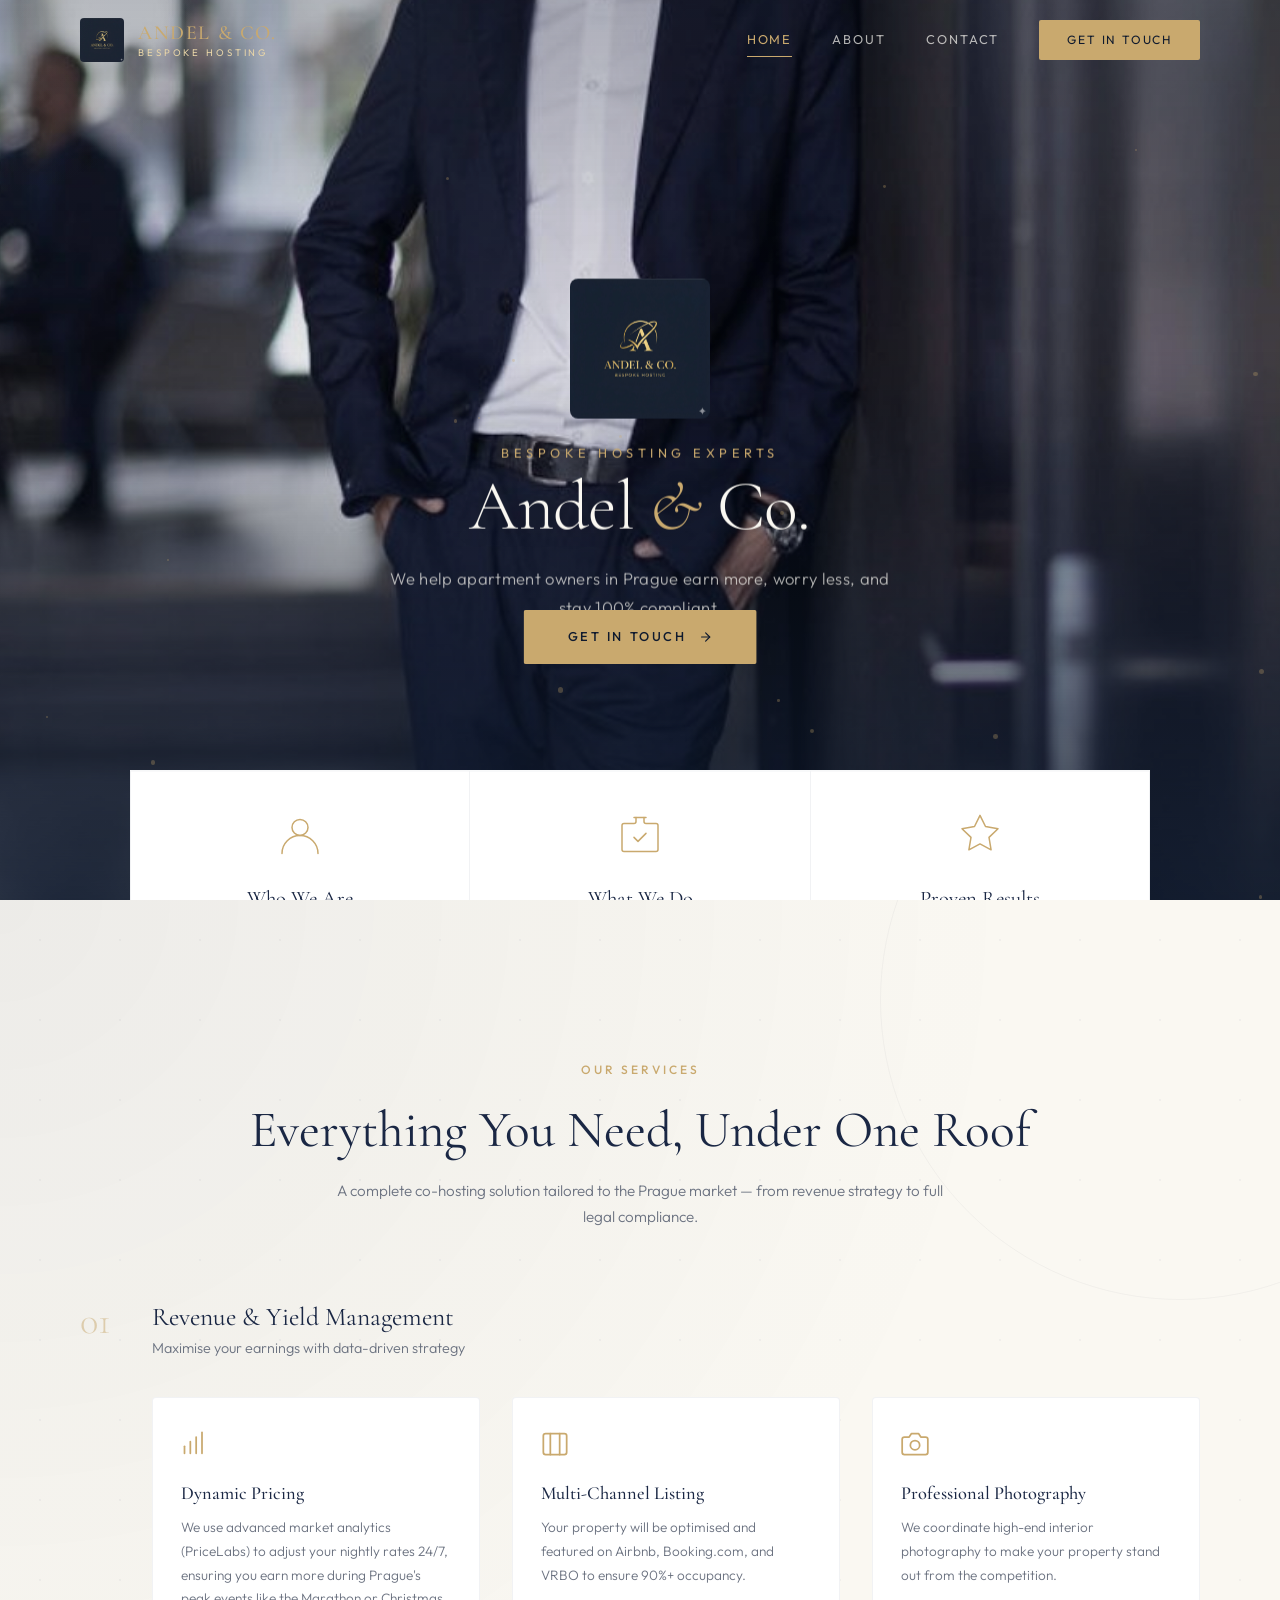
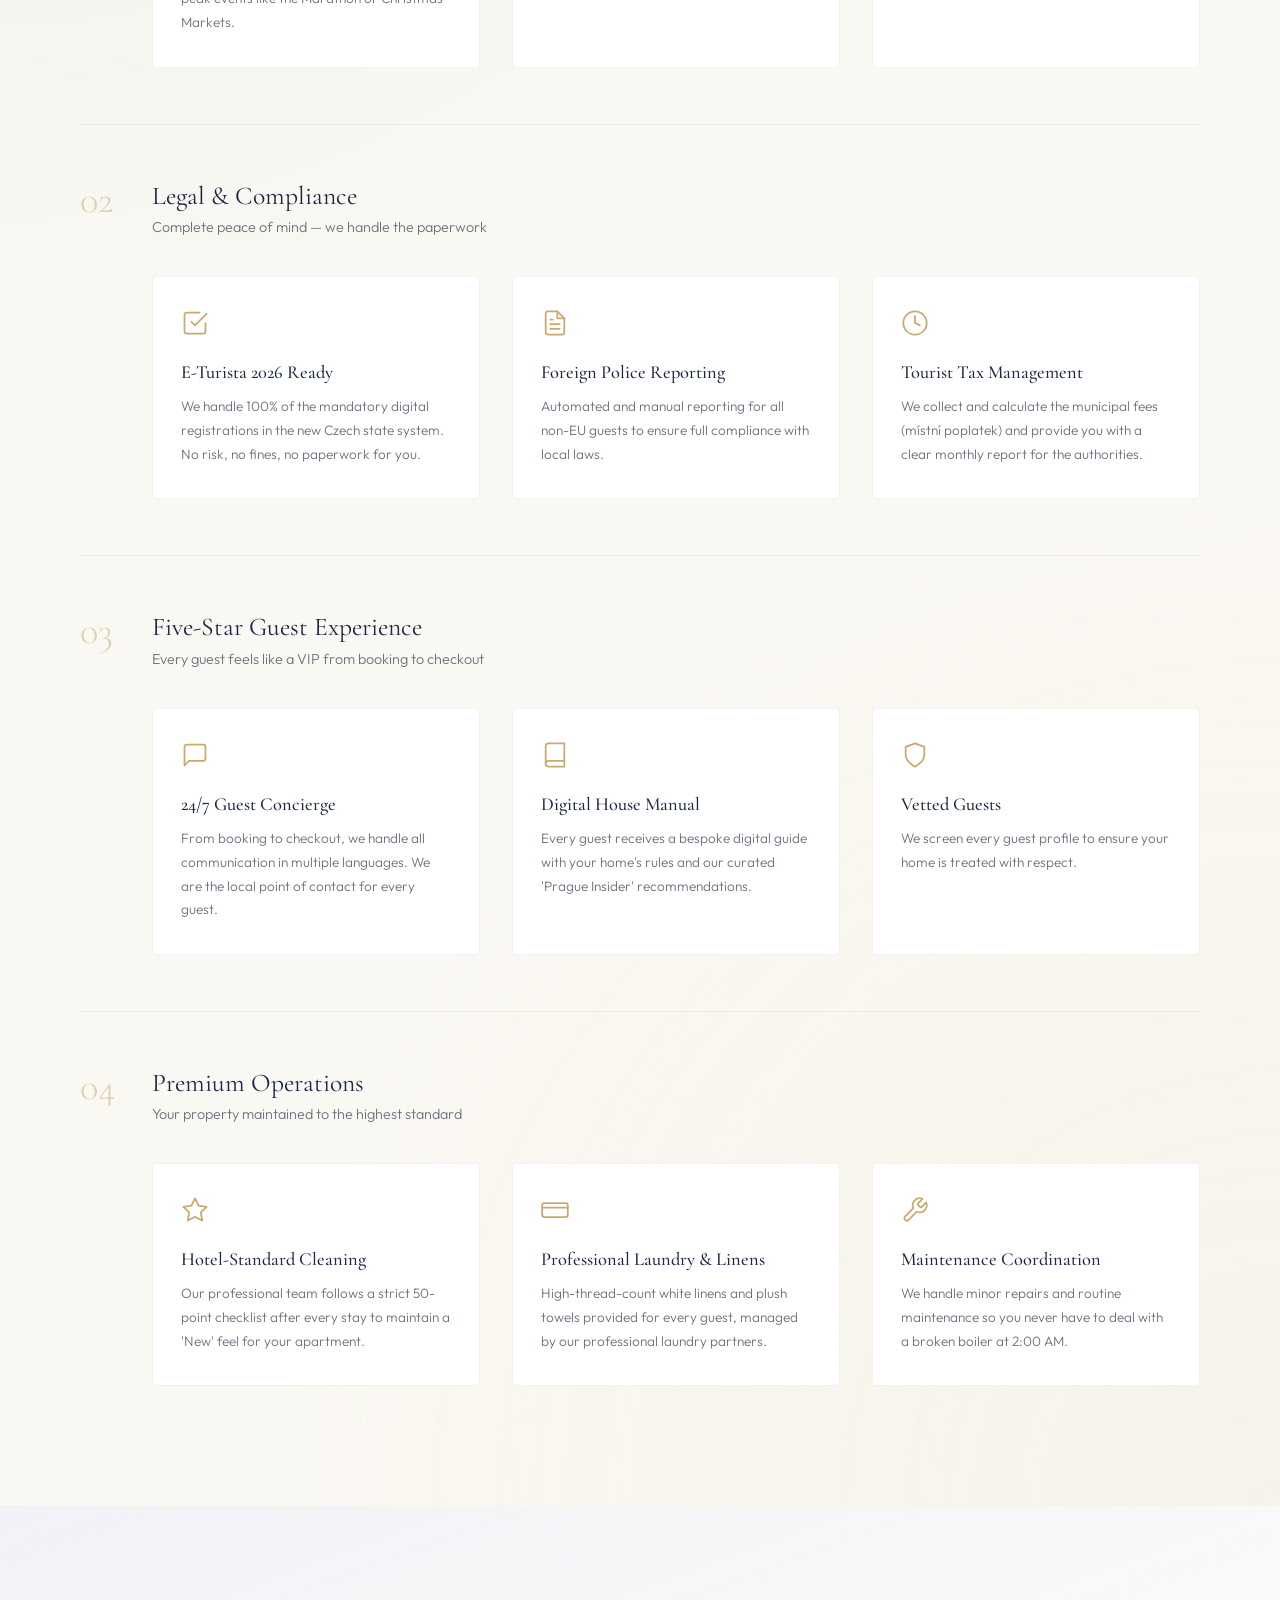
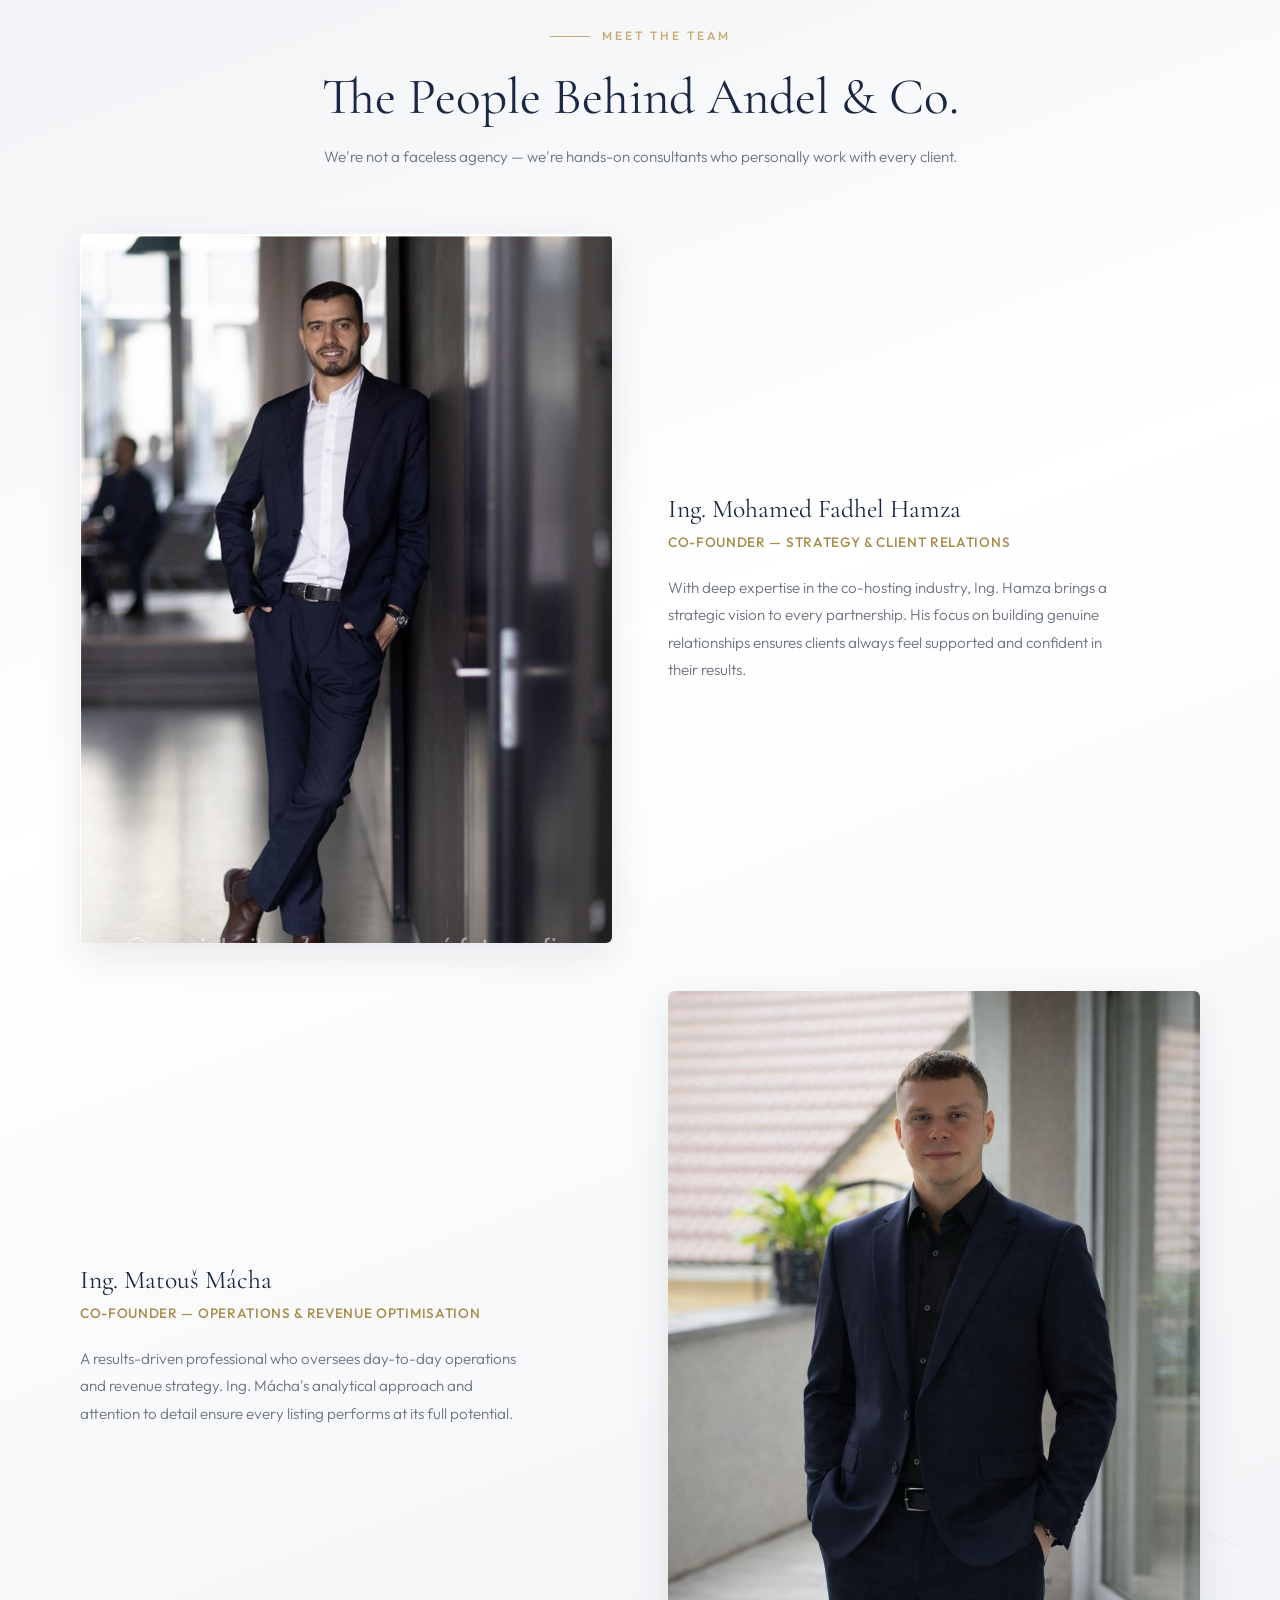
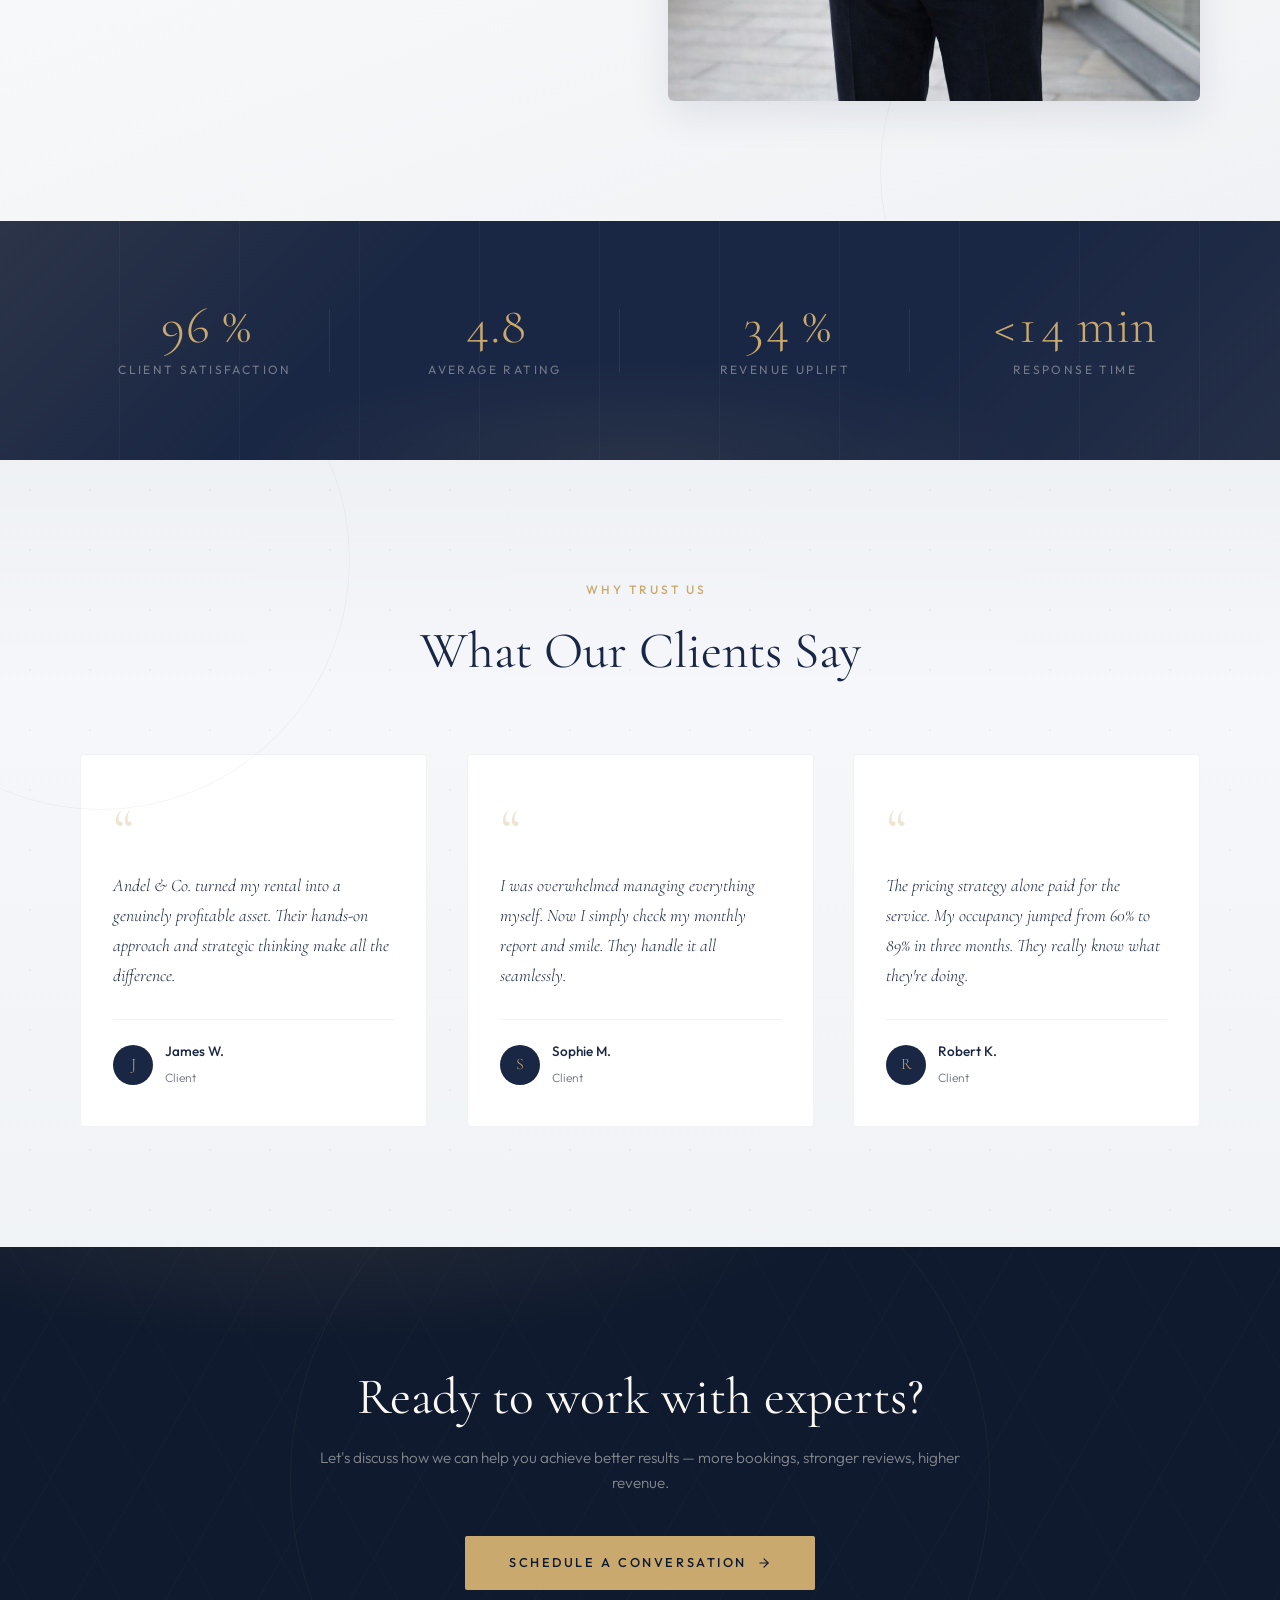
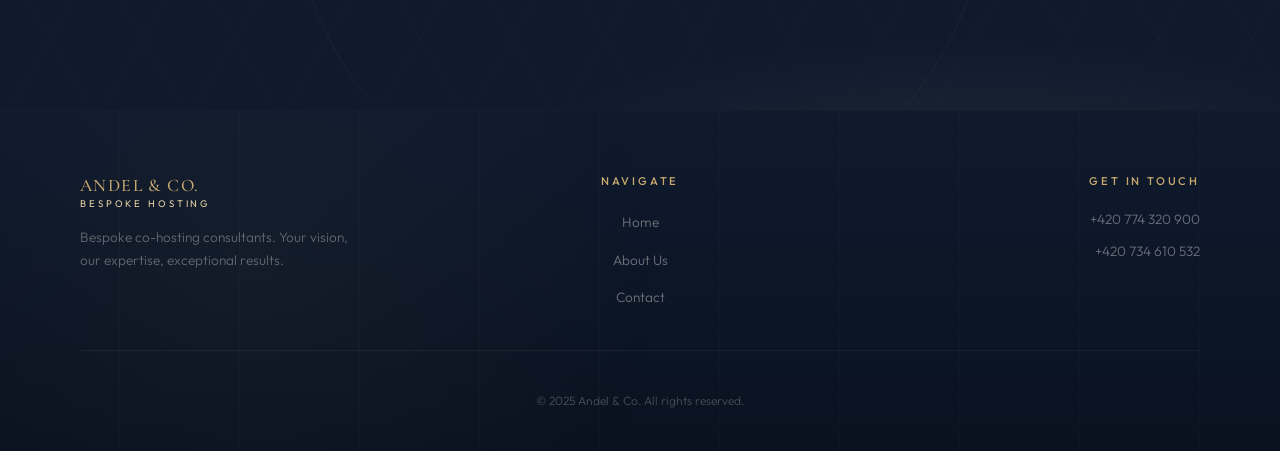
==== commit b1f88913: "Add hero subtitle sentence under headline" ====
--- a/index.html
+++ b/index.html
@@ -57,6 +57,7 @@
       <img src="assets/logo.jpeg" alt="Andel & Co. Logo">
       <p class="hero-tagline">Bespoke Hosting Experts</p>
       <h1>Andel <span class="ampersand">&amp;</span> Co.</h1>
+      <p class="hero-subtitle">We help apartment owners in Prague earn more, worry less, and stay 100% compliant.</p>
     </div>
 
     <div class="hero-cta-wrap">
--- a/style.css
+++ b/style.css
@@ -205,18 +205,18 @@
   100% { transform: translateY(-100vh) translateX(30px); opacity: 0; }
 }
 
-/* ── Character Animation for Hero Title ── */
-.char-anim {
+/* ── Word Animation for Hero Title ── */
+.word-anim {
   display: inline-block;
   opacity: 0;
-  transform: translateY(30px) rotateX(-40deg);
-  animation: charReveal 0.6s var(--ease-out-expo) forwards;
-}
-
-@keyframes charReveal {
+  transform: translateY(40px);
+  animation: wordReveal 0.8s var(--ease-out-expo) forwards;
+}
+
+@keyframes wordReveal {
   to {
     opacity: 1;
-    transform: translateY(0) rotateX(0deg);
+    transform: translateY(0);
   }
 }
 
@@ -527,6 +527,17 @@
   color: var(--gold);
 }
 
+.hero-subtitle {
+  font-family: var(--font-body);
+  font-size: clamp(1rem, 1.3vw, 1.15rem);
+  font-weight: 300;
+  color: rgba(250, 248, 242, 0.7);
+  max-width: 520px;
+  margin: 16px auto 0;
+  line-height: 1.7;
+  letter-spacing: 0.02em;
+}
+
 @keyframes fadeUp {
   to { opacity: 1; }
 }
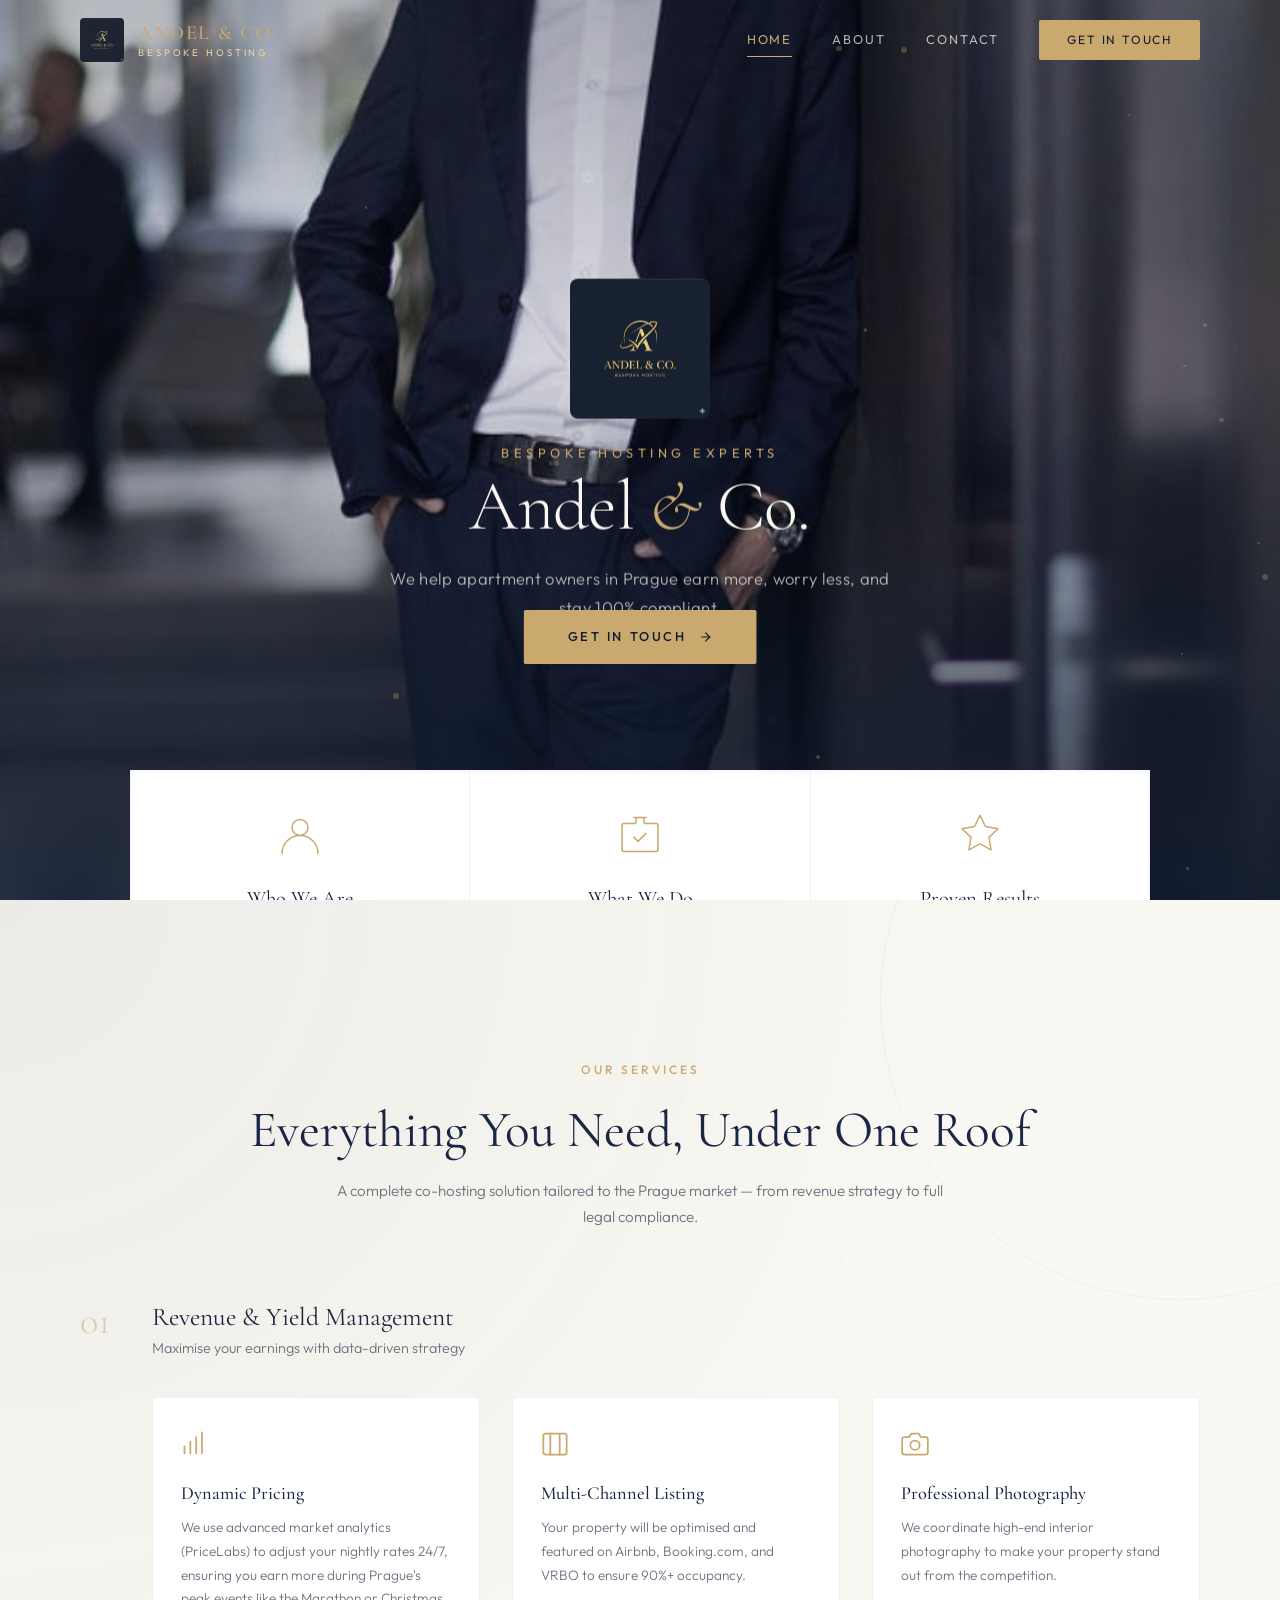
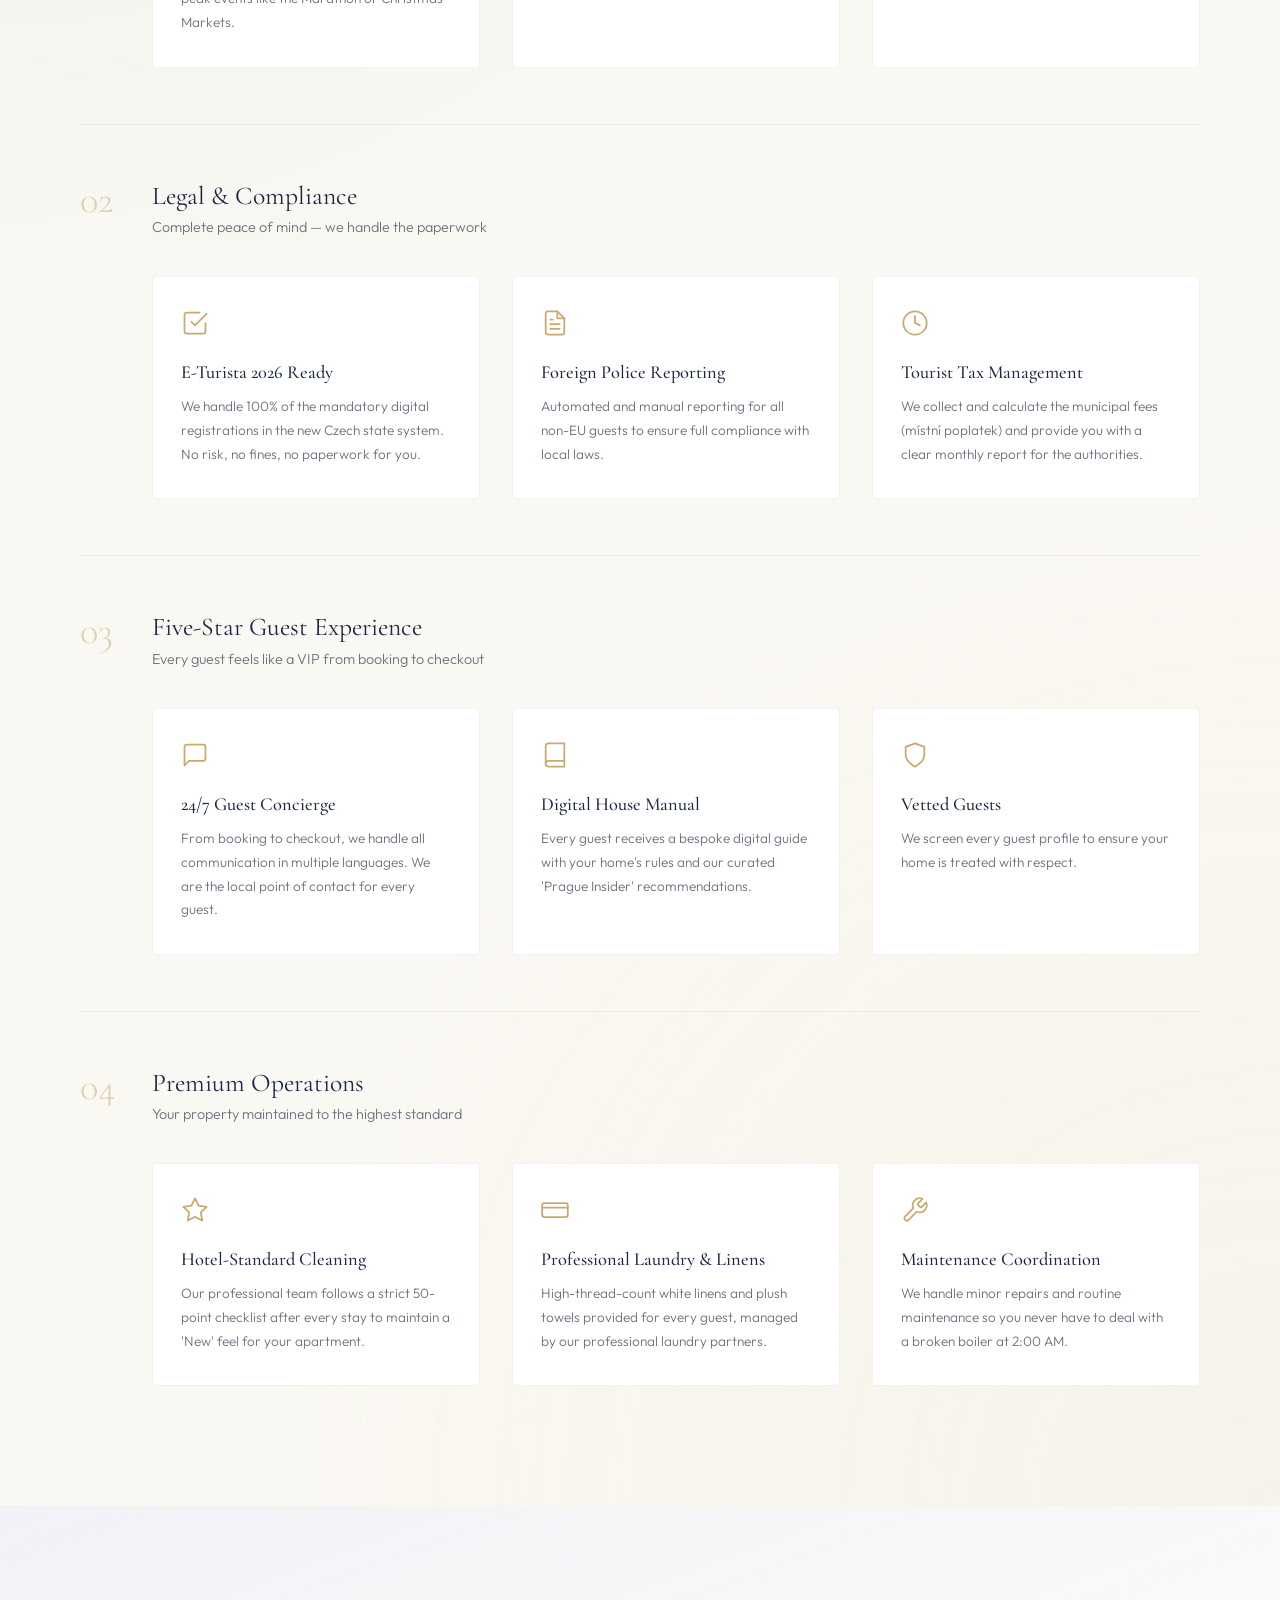
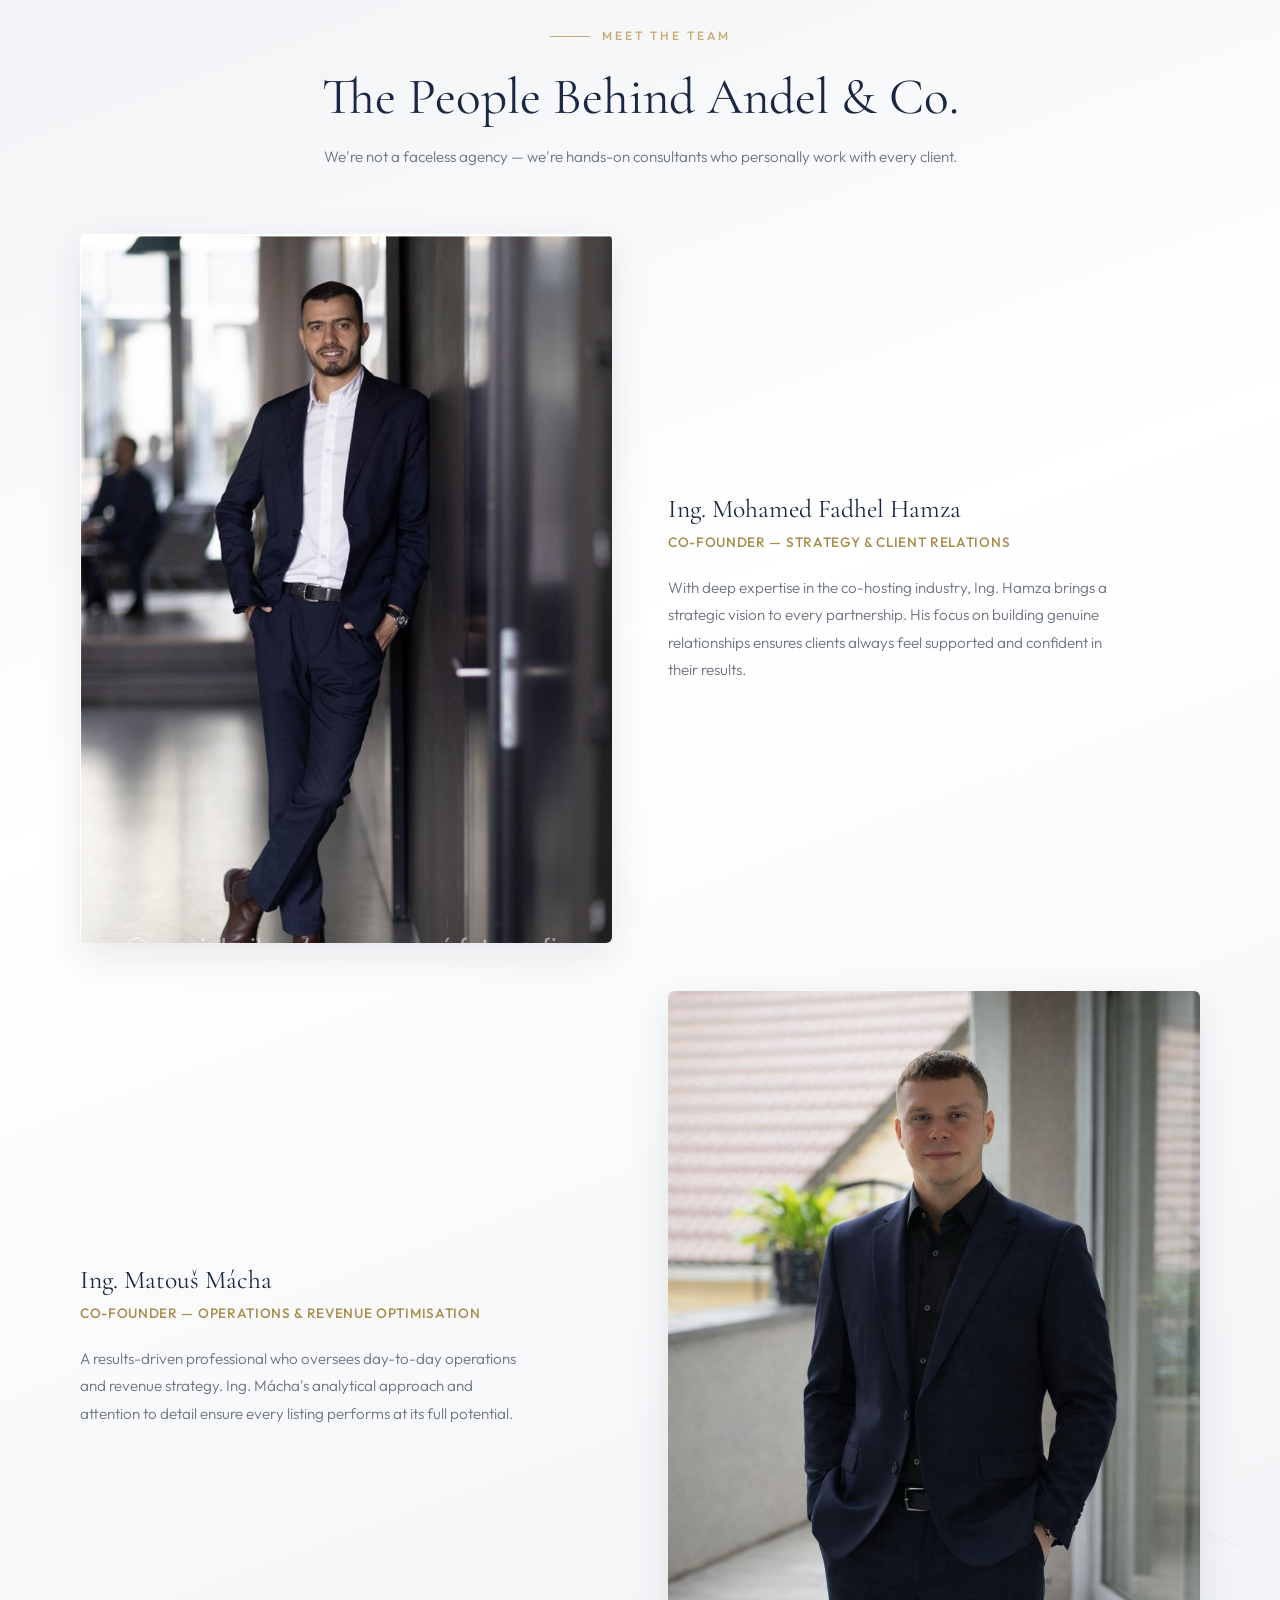
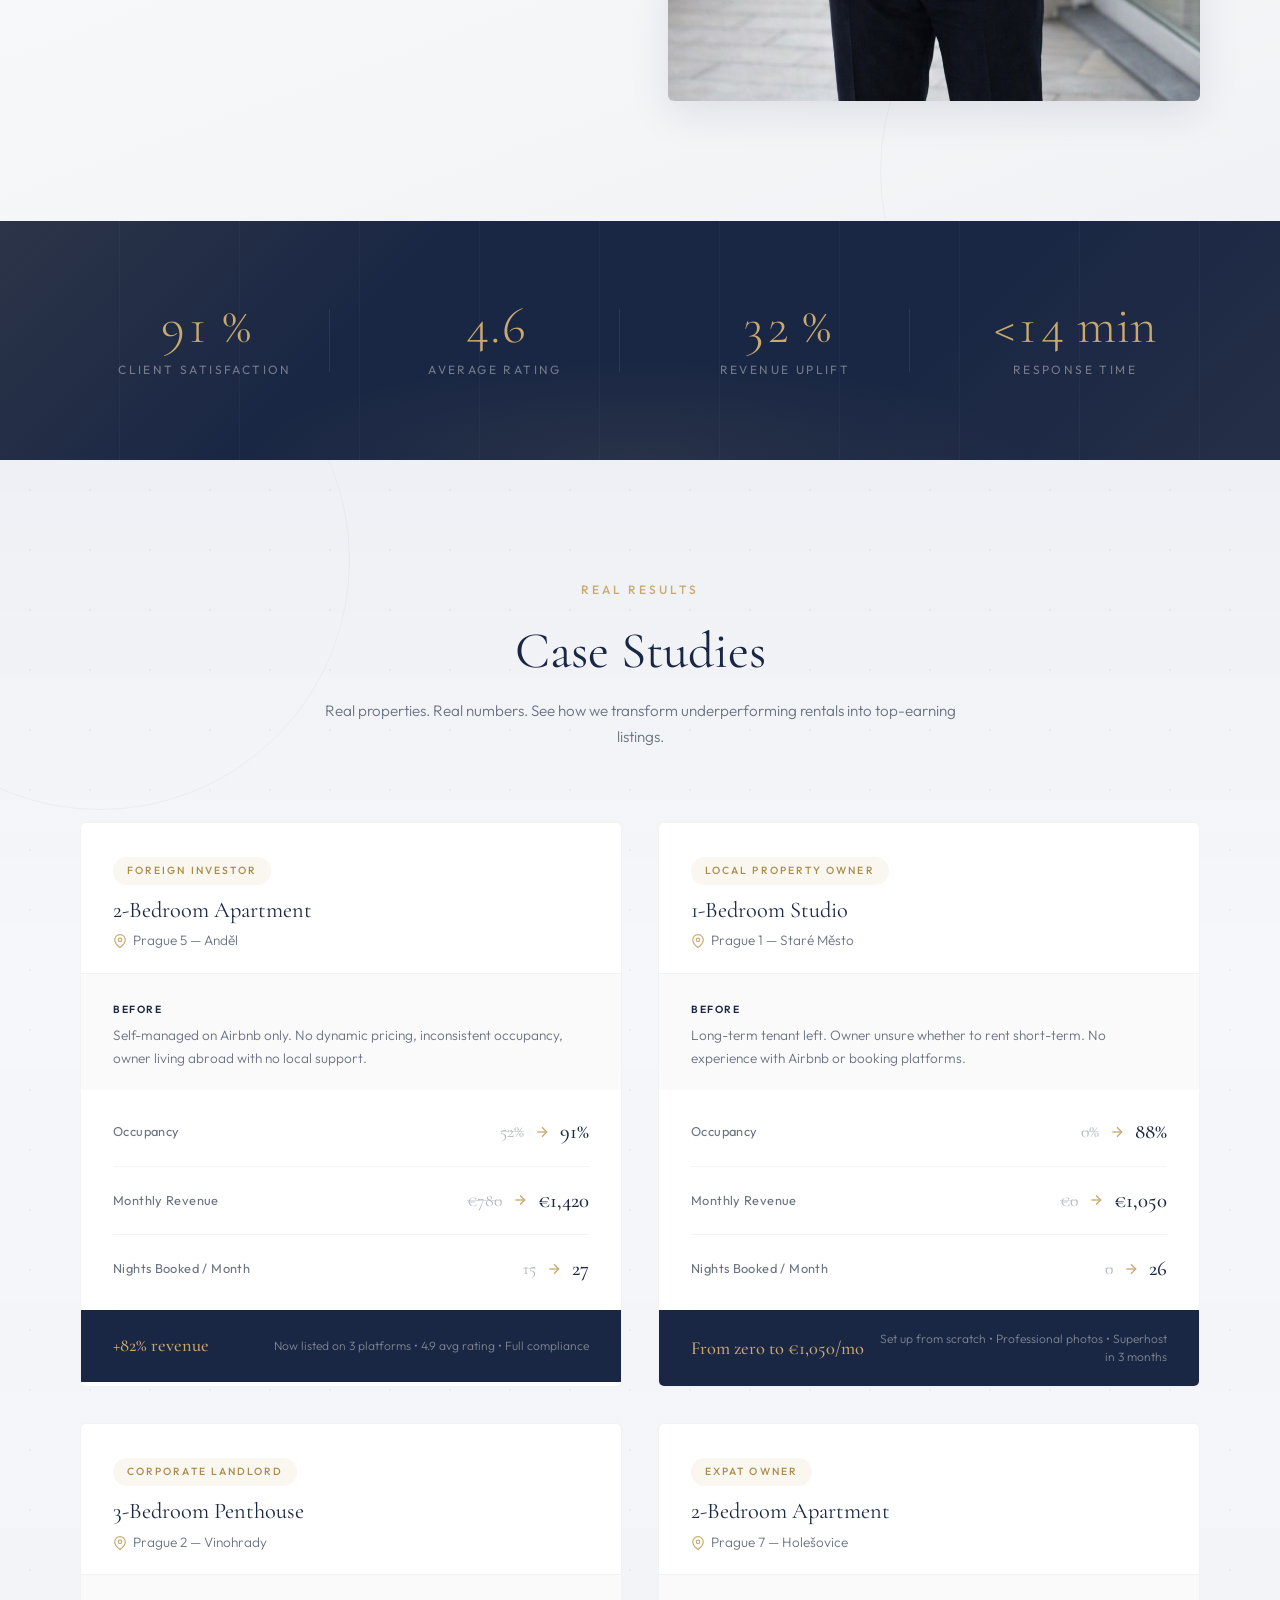
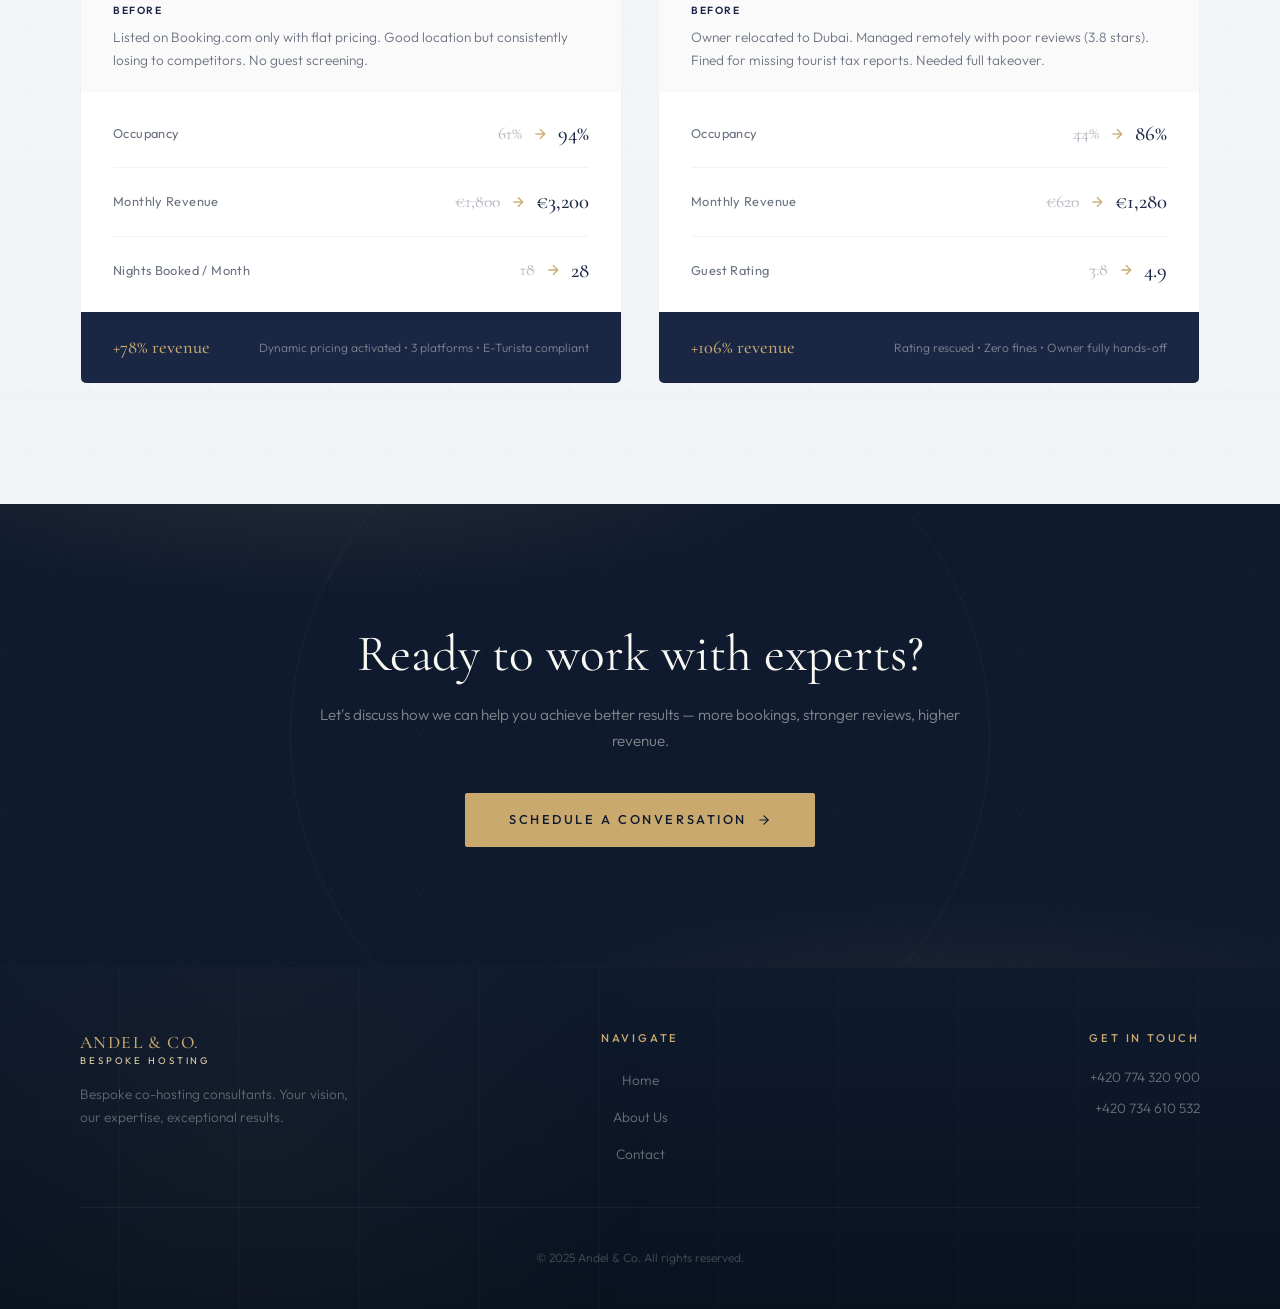
==== commit 1711dc36: "Replace testimonials with 4 real case studies (before/after data)" ====
--- a/index.html
+++ b/index.html
@@ -307,56 +307,199 @@
     </div>
   </section>
 
-  <!-- ═══ WHY TRUST US ═══ -->
-  <section class="testimonials">
+  <!-- ═══ CASE STUDIES ═══ -->
+  <section class="case-studies" id="cases">
     <div class="container">
-      <div class="testimonials-header reveal">
+      <div class="case-studies-header reveal">
         <div class="section-label" style="justify-content:center;">
-          <span>Why Trust Us</span>
-        </div>
-        <h2>What Our Clients Say</h2>
-      </div>
-
-      <div class="testimonials-grid">
-        <div class="testimonial-card reveal-scale reveal-delay-1">
-          <div class="testimonial-quote-mark">&ldquo;</div>
-          <blockquote>
-            Andel &amp; Co. turned my rental into a genuinely profitable asset. Their hands-on approach and strategic thinking make all the difference.
-          </blockquote>
-          <div class="testimonial-author">
-            <div class="testimonial-author-avatar">J</div>
-            <div class="testimonial-author-info">
-              <strong>James W.</strong>
-              <span>Client</span>
-            </div>
-          </div>
-        </div>
-
-        <div class="testimonial-card reveal-scale reveal-delay-2">
-          <div class="testimonial-quote-mark">&ldquo;</div>
-          <blockquote>
-            I was overwhelmed managing everything myself. Now I simply check my monthly report and smile. They handle it all seamlessly.
-          </blockquote>
-          <div class="testimonial-author">
-            <div class="testimonial-author-avatar">S</div>
-            <div class="testimonial-author-info">
-              <strong>Sophie M.</strong>
-              <span>Client</span>
-            </div>
-          </div>
-        </div>
-
-        <div class="testimonial-card reveal-scale reveal-delay-3">
-          <div class="testimonial-quote-mark">&ldquo;</div>
-          <blockquote>
-            The pricing strategy alone paid for the service. My occupancy jumped from 60% to 89% in three months. They really know what they're doing.
-          </blockquote>
-          <div class="testimonial-author">
-            <div class="testimonial-author-avatar">R</div>
-            <div class="testimonial-author-info">
-              <strong>Robert K.</strong>
-              <span>Client</span>
-            </div>
+          <span>Real Results</span>
+        </div>
+        <h2>Case Studies</h2>
+        <p>Real properties. Real numbers. See how we transform underperforming rentals into top-earning listings.</p>
+      </div>
+
+      <div class="case-studies-grid">
+        <!-- Case 1 -->
+        <div class="case-card reveal-left reveal-delay-1">
+          <div class="case-card-header">
+            <span class="case-tag">Foreign Investor</span>
+            <h3>2-Bedroom Apartment</h3>
+            <p class="case-location">
+              <svg width="14" height="14" viewBox="0 0 24 24" fill="none" stroke="currentColor" stroke-width="2" stroke-linecap="round" stroke-linejoin="round"><path d="M21 10c0 7-9 13-9 13s-9-6-9-13a9 9 0 0 1 18 0z"/><circle cx="12" cy="10" r="3"/></svg>
+              Prague 5 &mdash; And&#283;l
+            </p>
+          </div>
+          <div class="case-situation">
+            <span class="case-label">Before</span>
+            <p>Self-managed on Airbnb only. No dynamic pricing, inconsistent occupancy, owner living abroad with no local support.</p>
+          </div>
+          <div class="case-metrics">
+            <div class="case-metric">
+              <span class="case-metric-label">Occupancy</span>
+              <div class="case-metric-values">
+                <span class="case-before">52%</span>
+                <svg width="16" height="16" viewBox="0 0 24 24" fill="none" stroke="currentColor" stroke-width="2"><path d="M5 12h14"/><path d="m12 5 7 7-7 7"/></svg>
+                <span class="case-after">91%</span>
+              </div>
+            </div>
+            <div class="case-metric">
+              <span class="case-metric-label">Monthly Revenue</span>
+              <div class="case-metric-values">
+                <span class="case-before">&euro;780</span>
+                <svg width="16" height="16" viewBox="0 0 24 24" fill="none" stroke="currentColor" stroke-width="2"><path d="M5 12h14"/><path d="m12 5 7 7-7 7"/></svg>
+                <span class="case-after">&euro;1,420</span>
+              </div>
+            </div>
+            <div class="case-metric">
+              <span class="case-metric-label">Nights Booked / Month</span>
+              <div class="case-metric-values">
+                <span class="case-before">15</span>
+                <svg width="16" height="16" viewBox="0 0 24 24" fill="none" stroke="currentColor" stroke-width="2"><path d="M5 12h14"/><path d="m12 5 7 7-7 7"/></svg>
+                <span class="case-after">27</span>
+              </div>
+            </div>
+          </div>
+          <div class="case-result">
+            <span class="case-uplift">+82% revenue</span>
+            <span class="case-detail">Now listed on 3 platforms &bull; 4.9 avg rating &bull; Full compliance</span>
+          </div>
+        </div>
+
+        <!-- Case 2 -->
+        <div class="case-card reveal-right reveal-delay-2">
+          <div class="case-card-header">
+            <span class="case-tag">Local Property Owner</span>
+            <h3>1-Bedroom Studio</h3>
+            <p class="case-location">
+              <svg width="14" height="14" viewBox="0 0 24 24" fill="none" stroke="currentColor" stroke-width="2" stroke-linecap="round" stroke-linejoin="round"><path d="M21 10c0 7-9 13-9 13s-9-6-9-13a9 9 0 0 1 18 0z"/><circle cx="12" cy="10" r="3"/></svg>
+              Prague 1 &mdash; Star&eacute; M&#283;sto
+            </p>
+          </div>
+          <div class="case-situation">
+            <span class="case-label">Before</span>
+            <p>Long-term tenant left. Owner unsure whether to rent short-term. No experience with Airbnb or booking platforms.</p>
+          </div>
+          <div class="case-metrics">
+            <div class="case-metric">
+              <span class="case-metric-label">Occupancy</span>
+              <div class="case-metric-values">
+                <span class="case-before">0%</span>
+                <svg width="16" height="16" viewBox="0 0 24 24" fill="none" stroke="currentColor" stroke-width="2"><path d="M5 12h14"/><path d="m12 5 7 7-7 7"/></svg>
+                <span class="case-after">88%</span>
+              </div>
+            </div>
+            <div class="case-metric">
+              <span class="case-metric-label">Monthly Revenue</span>
+              <div class="case-metric-values">
+                <span class="case-before">&euro;0</span>
+                <svg width="16" height="16" viewBox="0 0 24 24" fill="none" stroke="currentColor" stroke-width="2"><path d="M5 12h14"/><path d="m12 5 7 7-7 7"/></svg>
+                <span class="case-after">&euro;1,050</span>
+              </div>
+            </div>
+            <div class="case-metric">
+              <span class="case-metric-label">Nights Booked / Month</span>
+              <div class="case-metric-values">
+                <span class="case-before">0</span>
+                <svg width="16" height="16" viewBox="0 0 24 24" fill="none" stroke="currentColor" stroke-width="2"><path d="M5 12h14"/><path d="m12 5 7 7-7 7"/></svg>
+                <span class="case-after">26</span>
+              </div>
+            </div>
+          </div>
+          <div class="case-result">
+            <span class="case-uplift">From zero to &euro;1,050/mo</span>
+            <span class="case-detail">Set up from scratch &bull; Professional photos &bull; Superhost in 3 months</span>
+          </div>
+        </div>
+
+        <!-- Case 3 -->
+        <div class="case-card reveal-left reveal-delay-1">
+          <div class="case-card-header">
+            <span class="case-tag">Corporate Landlord</span>
+            <h3>3-Bedroom Penthouse</h3>
+            <p class="case-location">
+              <svg width="14" height="14" viewBox="0 0 24 24" fill="none" stroke="currentColor" stroke-width="2" stroke-linecap="round" stroke-linejoin="round"><path d="M21 10c0 7-9 13-9 13s-9-6-9-13a9 9 0 0 1 18 0z"/><circle cx="12" cy="10" r="3"/></svg>
+              Prague 2 &mdash; Vinohrady
+            </p>
+          </div>
+          <div class="case-situation">
+            <span class="case-label">Before</span>
+            <p>Listed on Booking.com only with flat pricing. Good location but consistently losing to competitors. No guest screening.</p>
+          </div>
+          <div class="case-metrics">
+            <div class="case-metric">
+              <span class="case-metric-label">Occupancy</span>
+              <div class="case-metric-values">
+                <span class="case-before">61%</span>
+                <svg width="16" height="16" viewBox="0 0 24 24" fill="none" stroke="currentColor" stroke-width="2"><path d="M5 12h14"/><path d="m12 5 7 7-7 7"/></svg>
+                <span class="case-after">94%</span>
+              </div>
+            </div>
+            <div class="case-metric">
+              <span class="case-metric-label">Monthly Revenue</span>
+              <div class="case-metric-values">
+                <span class="case-before">&euro;1,800</span>
+                <svg width="16" height="16" viewBox="0 0 24 24" fill="none" stroke="currentColor" stroke-width="2"><path d="M5 12h14"/><path d="m12 5 7 7-7 7"/></svg>
+                <span class="case-after">&euro;3,200</span>
+              </div>
+            </div>
+            <div class="case-metric">
+              <span class="case-metric-label">Nights Booked / Month</span>
+              <div class="case-metric-values">
+                <span class="case-before">18</span>
+                <svg width="16" height="16" viewBox="0 0 24 24" fill="none" stroke="currentColor" stroke-width="2"><path d="M5 12h14"/><path d="m12 5 7 7-7 7"/></svg>
+                <span class="case-after">28</span>
+              </div>
+            </div>
+          </div>
+          <div class="case-result">
+            <span class="case-uplift">+78% revenue</span>
+            <span class="case-detail">Dynamic pricing activated &bull; 3 platforms &bull; E-Turista compliant</span>
+          </div>
+        </div>
+
+        <!-- Case 4 -->
+        <div class="case-card reveal-right reveal-delay-2">
+          <div class="case-card-header">
+            <span class="case-tag">Expat Owner</span>
+            <h3>2-Bedroom Apartment</h3>
+            <p class="case-location">
+              <svg width="14" height="14" viewBox="0 0 24 24" fill="none" stroke="currentColor" stroke-width="2" stroke-linecap="round" stroke-linejoin="round"><path d="M21 10c0 7-9 13-9 13s-9-6-9-13a9 9 0 0 1 18 0z"/><circle cx="12" cy="10" r="3"/></svg>
+              Prague 7 &mdash; Hole&scaron;ovice
+            </p>
+          </div>
+          <div class="case-situation">
+            <span class="case-label">Before</span>
+            <p>Owner relocated to Dubai. Managed remotely with poor reviews (3.8 stars). Fined for missing tourist tax reports. Needed full takeover.</p>
+          </div>
+          <div class="case-metrics">
+            <div class="case-metric">
+              <span class="case-metric-label">Occupancy</span>
+              <div class="case-metric-values">
+                <span class="case-before">44%</span>
+                <svg width="16" height="16" viewBox="0 0 24 24" fill="none" stroke="currentColor" stroke-width="2"><path d="M5 12h14"/><path d="m12 5 7 7-7 7"/></svg>
+                <span class="case-after">86%</span>
+              </div>
+            </div>
+            <div class="case-metric">
+              <span class="case-metric-label">Monthly Revenue</span>
+              <div class="case-metric-values">
+                <span class="case-before">&euro;620</span>
+                <svg width="16" height="16" viewBox="0 0 24 24" fill="none" stroke="currentColor" stroke-width="2"><path d="M5 12h14"/><path d="m12 5 7 7-7 7"/></svg>
+                <span class="case-after">&euro;1,280</span>
+              </div>
+            </div>
+            <div class="case-metric">
+              <span class="case-metric-label">Guest Rating</span>
+              <div class="case-metric-values">
+                <span class="case-before">3.8</span>
+                <svg width="16" height="16" viewBox="0 0 24 24" fill="none" stroke="currentColor" stroke-width="2"><path d="M5 12h14"/><path d="m12 5 7 7-7 7"/></svg>
+                <span class="case-after">4.9</span>
+              </div>
+            </div>
+          </div>
+          <div class="case-result">
+            <span class="case-uplift">+106% revenue</span>
+            <span class="case-detail">Rating rescued &bull; Zero fines &bull; Owner fully hands-off</span>
           </div>
         </div>
       </div>
--- a/style.css
+++ b/style.css
@@ -856,17 +856,17 @@
 }
 
 /* ═══════════════════════════════════════════════════
-   TESTIMONIALS
+   CASE STUDIES
    ═══════════════════════════════════════════════════ */
 
-.testimonials {
+.case-studies {
   padding: 120px 0;
   background: #f5f7fa;
   position: relative;
   overflow: hidden;
 }
 
-.testimonials::before {
+.case-studies::before {
   content: '';
   position: absolute;
   inset: 0;
@@ -877,7 +877,7 @@
   pointer-events: none;
 }
 
-.testimonials::after {
+.case-studies::after {
   content: '';
   position: absolute;
   top: -150px;
@@ -889,79 +889,178 @@
   pointer-events: none;
 }
 
-.testimonials-header {
+.case-studies-header {
   text-align: center;
   margin-bottom: 72px;
 }
 
-.testimonials-grid {
+.case-studies-header .section-label::before { display: none; }
+
+.case-studies-header h2 { margin-bottom: 16px; }
+.case-studies-header p { margin: 0 auto; }
+
+.case-studies-grid {
   display: grid;
-  grid-template-columns: repeat(3, 1fr);
-  gap: 40px;
-}
-
-.testimonial-card {
-  padding: 44px 32px 36px;
+  grid-template-columns: repeat(2, 1fr);
+  gap: 36px;
+}
+
+/* Case Card */
+.case-card {
   background: var(--white);
   border: 1px solid rgba(26, 39, 68, 0.06);
-  border-radius: 4px;
-  transition: box-shadow 0.4s ease;
-}
-
-.testimonial-card:hover {
-  box-shadow: 0 16px 48px rgba(26, 39, 68, 0.06);
-}
-
-.testimonial-quote-mark {
-  font-family: var(--font-display);
-  font-size: 4rem;
-  color: var(--gold);
-  opacity: 0.3;
-  line-height: 1;
-  margin-bottom: 8px;
-}
-
-.testimonial-card blockquote {
+  border-radius: 6px;
+  overflow: hidden;
+  transition: box-shadow 0.4s ease, transform 0.3s ease;
+}
+
+.case-card:hover {
+  box-shadow: 0 20px 60px rgba(26, 39, 68, 0.08);
+  transform: translateY(-4px);
+}
+
+.case-card-header {
+  padding: 32px 32px 20px;
+  border-bottom: 1px solid rgba(26, 39, 68, 0.06);
+}
+
+.case-tag {
+  display: inline-block;
+  font-family: var(--font-body);
+  font-size: 0.65rem;
+  font-weight: 500;
+  letter-spacing: 0.2em;
+  text-transform: uppercase;
+  color: var(--gold-dark);
+  background: rgba(201, 169, 110, 0.1);
+  padding: 5px 14px;
+  border-radius: 20px;
+  margin-bottom: 12px;
+}
+
+.case-card-header h3 {
+  font-size: 1.4rem;
+  margin-bottom: 6px;
+}
+
+.case-location {
+  display: flex;
+  align-items: center;
+  gap: 6px;
+  font-size: 0.85rem;
+  color: var(--text-muted);
+  max-width: none;
+}
+
+.case-location svg {
+  color: var(--gold);
+  flex-shrink: 0;
+}
+
+/* Situation */
+.case-situation {
+  padding: 20px 32px;
+  background: rgba(26, 39, 68, 0.02);
+}
+
+.case-label {
+  display: inline-block;
+  font-family: var(--font-body);
+  font-size: 0.65rem;
+  font-weight: 600;
+  letter-spacing: 0.15em;
+  text-transform: uppercase;
+  color: var(--navy);
+  margin-bottom: 6px;
+}
+
+.case-situation p {
+  font-size: 0.85rem;
+  color: var(--text-muted);
+  line-height: 1.7;
+  max-width: none;
+  margin: 0;
+}
+
+/* Metrics */
+.case-metrics {
+  padding: 24px 32px;
+  display: flex;
+  flex-direction: column;
+  gap: 16px;
+}
+
+.case-metric {
+  display: flex;
+  align-items: center;
+  justify-content: space-between;
+  padding-bottom: 16px;
+  border-bottom: 1px solid rgba(26, 39, 68, 0.05);
+}
+
+.case-metric:last-child {
+  border-bottom: none;
+  padding-bottom: 0;
+}
+
+.case-metric-label {
+  font-family: var(--font-body);
+  font-size: 0.8rem;
+  font-weight: 400;
+  color: var(--text-muted);
+  letter-spacing: 0.03em;
+}
+
+.case-metric-values {
+  display: flex;
+  align-items: center;
+  gap: 10px;
+}
+
+.case-metric-values svg {
+  color: var(--gold);
+  flex-shrink: 0;
+}
+
+.case-before {
   font-family: var(--font-display);
   font-size: 1.1rem;
-  font-style: italic;
+  font-weight: 400;
+  color: #b0b5bf;
+  text-decoration: line-through;
+  text-decoration-color: rgba(176, 181, 191, 0.4);
+}
+
+.case-after {
+  font-family: var(--font-display);
+  font-size: 1.3rem;
+  font-weight: 500;
   color: var(--navy);
-  line-height: 1.7;
-  margin-bottom: 28px;
-}
-
-.testimonial-author {
-  display: flex;
-  align-items: center;
-  gap: 12px;
-  border-top: 1px solid rgba(26, 39, 68, 0.06);
-  padding-top: 20px;
-}
-
-.testimonial-author-avatar {
-  width: 40px;
-  height: 40px;
-  border-radius: 50%;
+}
+
+/* Result */
+.case-result {
+  padding: 20px 32px;
   background: var(--navy);
   display: flex;
   align-items: center;
-  justify-content: center;
+  justify-content: space-between;
+  gap: 16px;
+}
+
+.case-uplift {
   font-family: var(--font-display);
-  font-size: 1rem;
-  color: var(--gold);
-}
-
-.testimonial-author-info strong {
-  display: block;
-  font-family: var(--font-body);
-  font-size: 0.85rem;
+  font-size: 1.15rem;
   font-weight: 500;
-  color: var(--navy);
-}
-
-.testimonial-author-info span {
+  color: var(--gold);
+  white-space: nowrap;
+}
+
+.case-detail {
   font-size: 0.75rem;
-  color: var(--text-muted);
+  color: rgba(250, 248, 242, 0.45);
+  text-align: right;
+  line-height: 1.5;
 }
 
 /* ═══════════════════════════════════════════════════
@@ -1841,9 +1940,18 @@
 
   .stat-item::after { display: none !important; }
 
-  .testimonials-grid {
+  .case-studies-grid {
     grid-template-columns: 1fr;
     gap: 24px;
+  }
+
+  .case-result {
+    flex-direction: column;
+    text-align: center;
+  }
+
+  .case-detail {
+    text-align: center;
   }
 
   .story-grid,
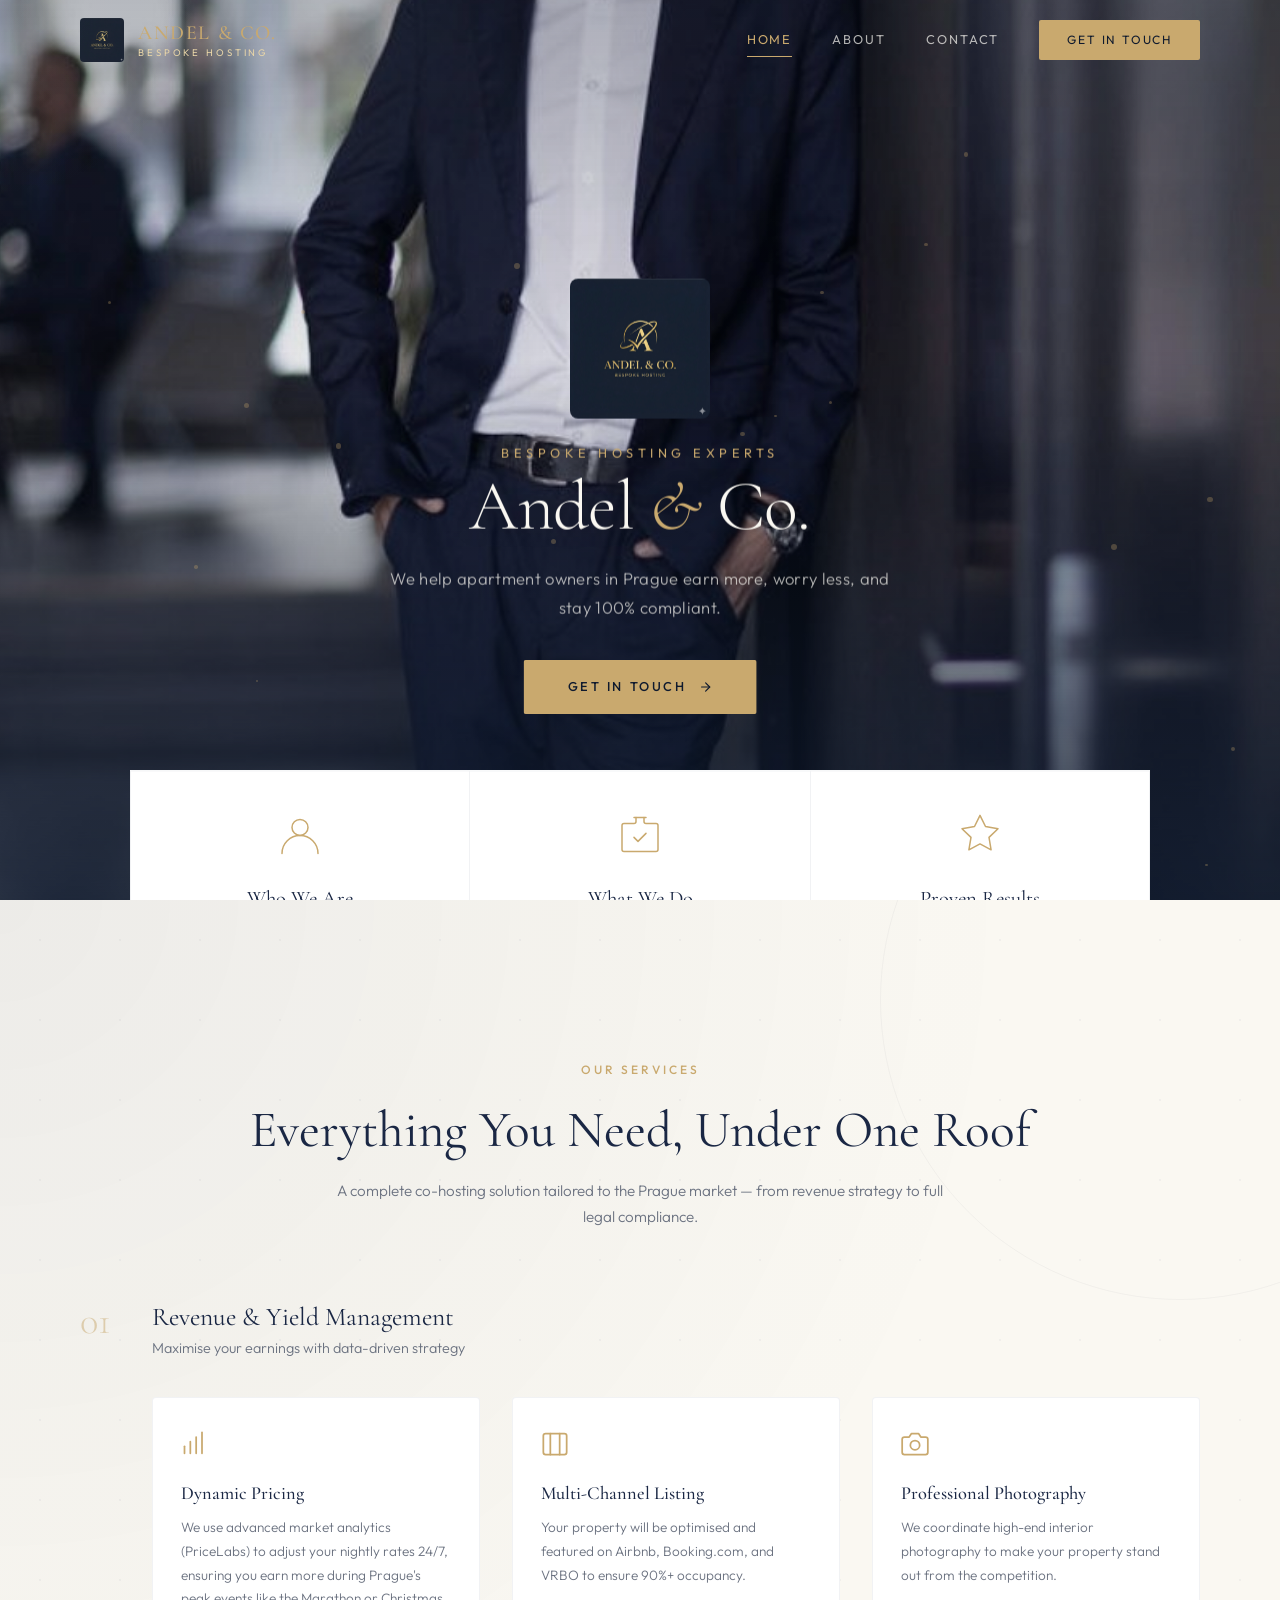
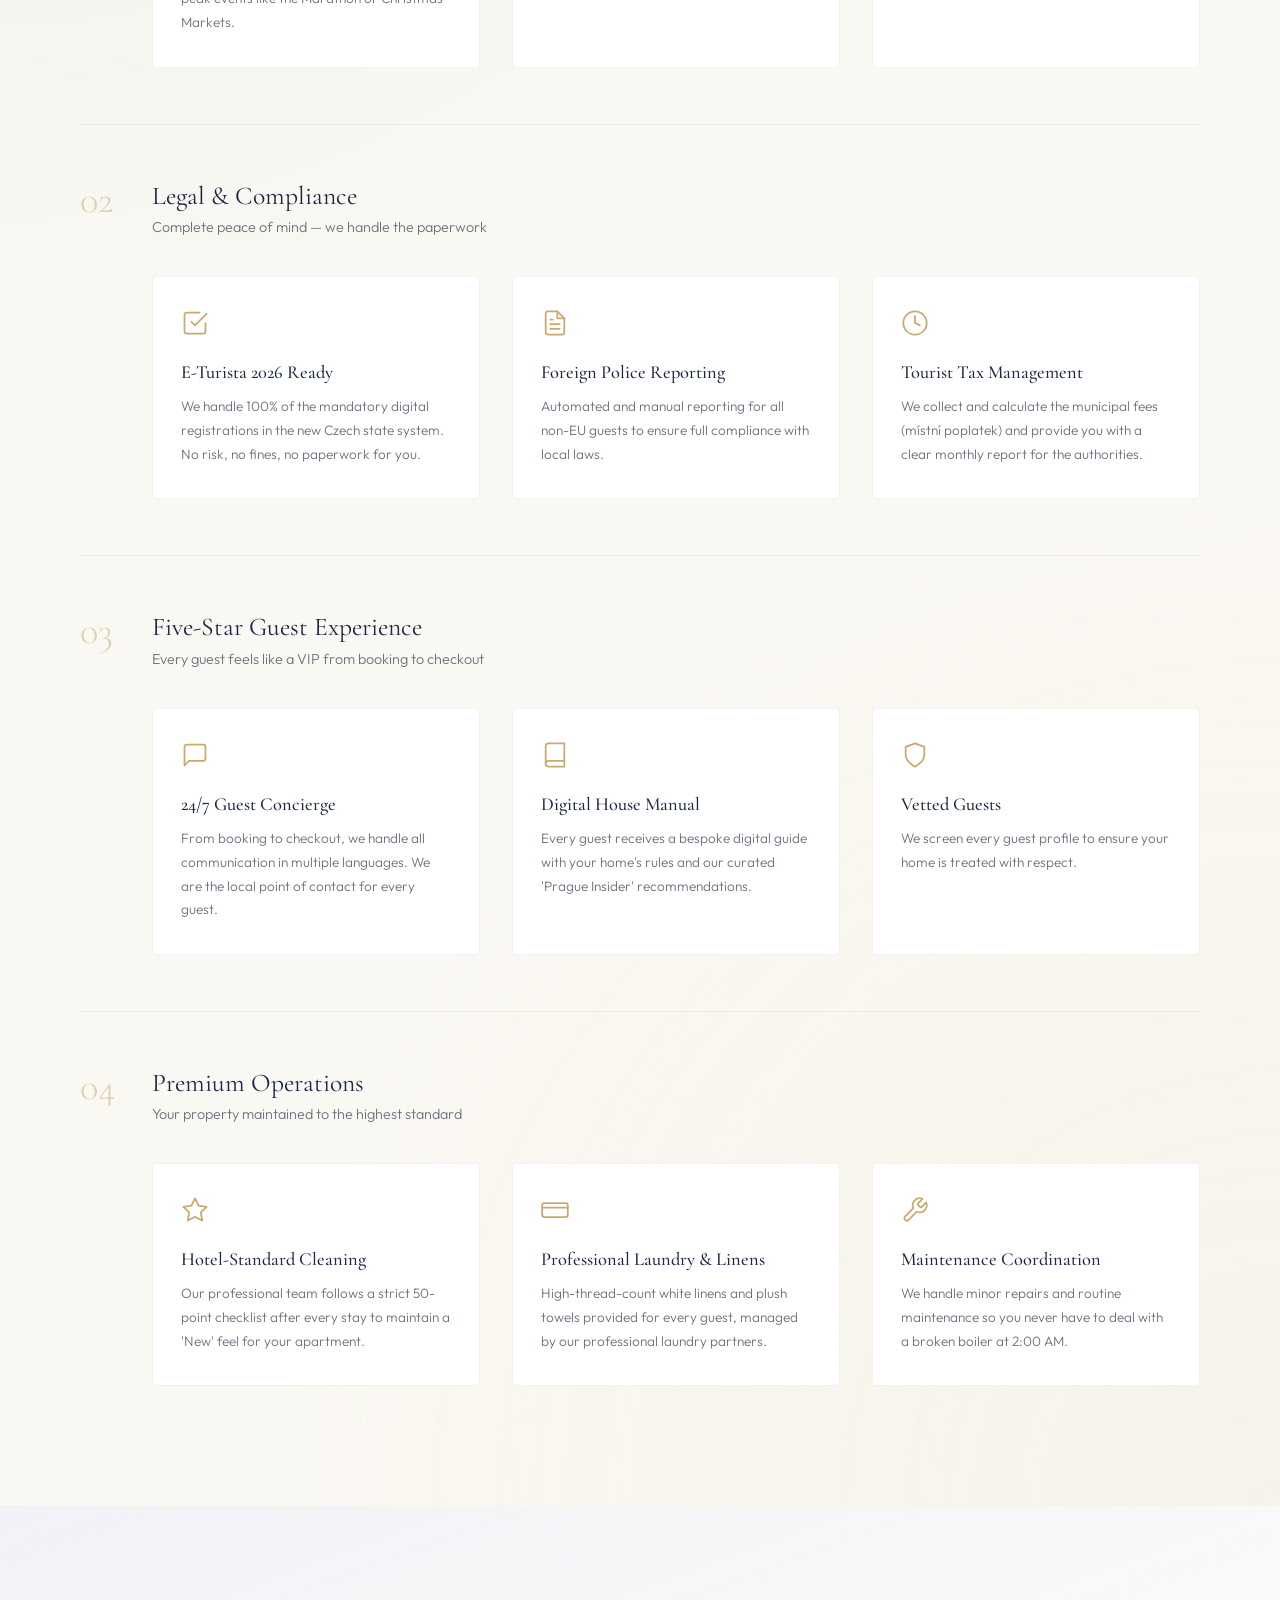
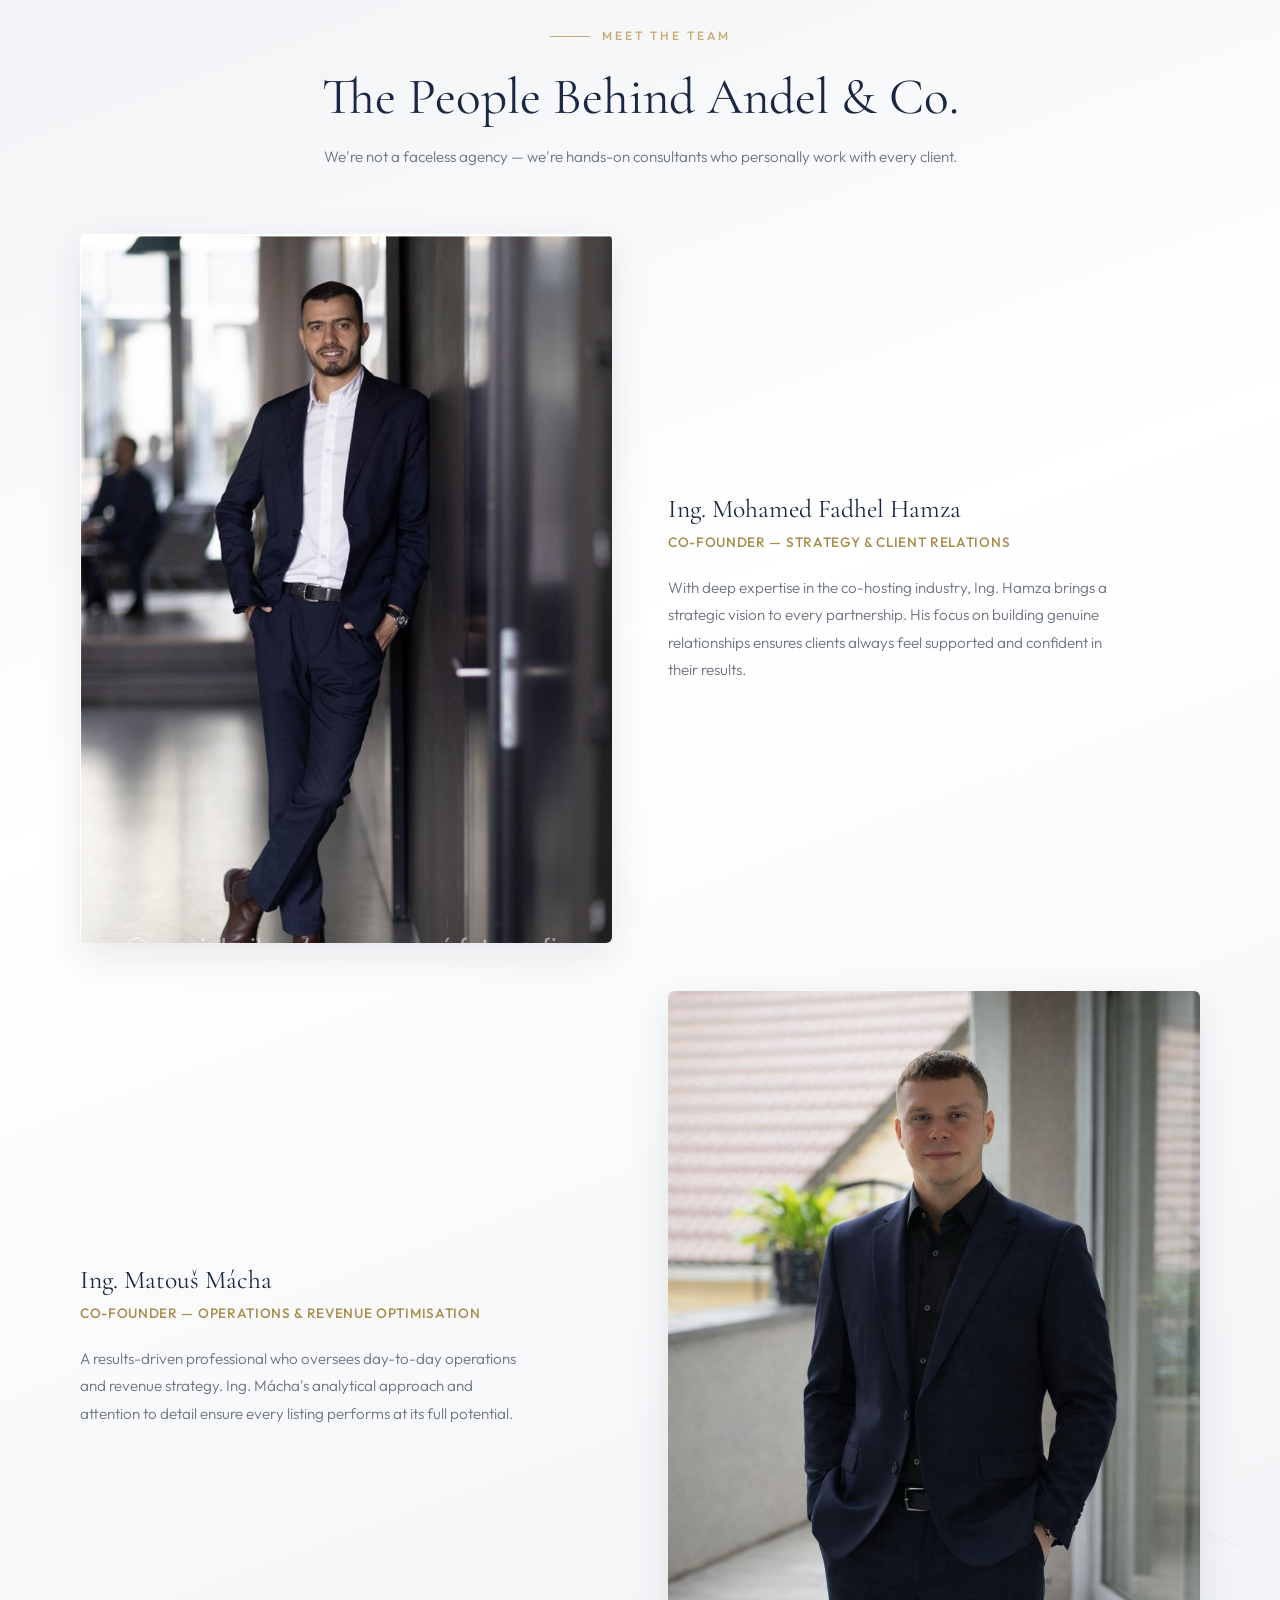
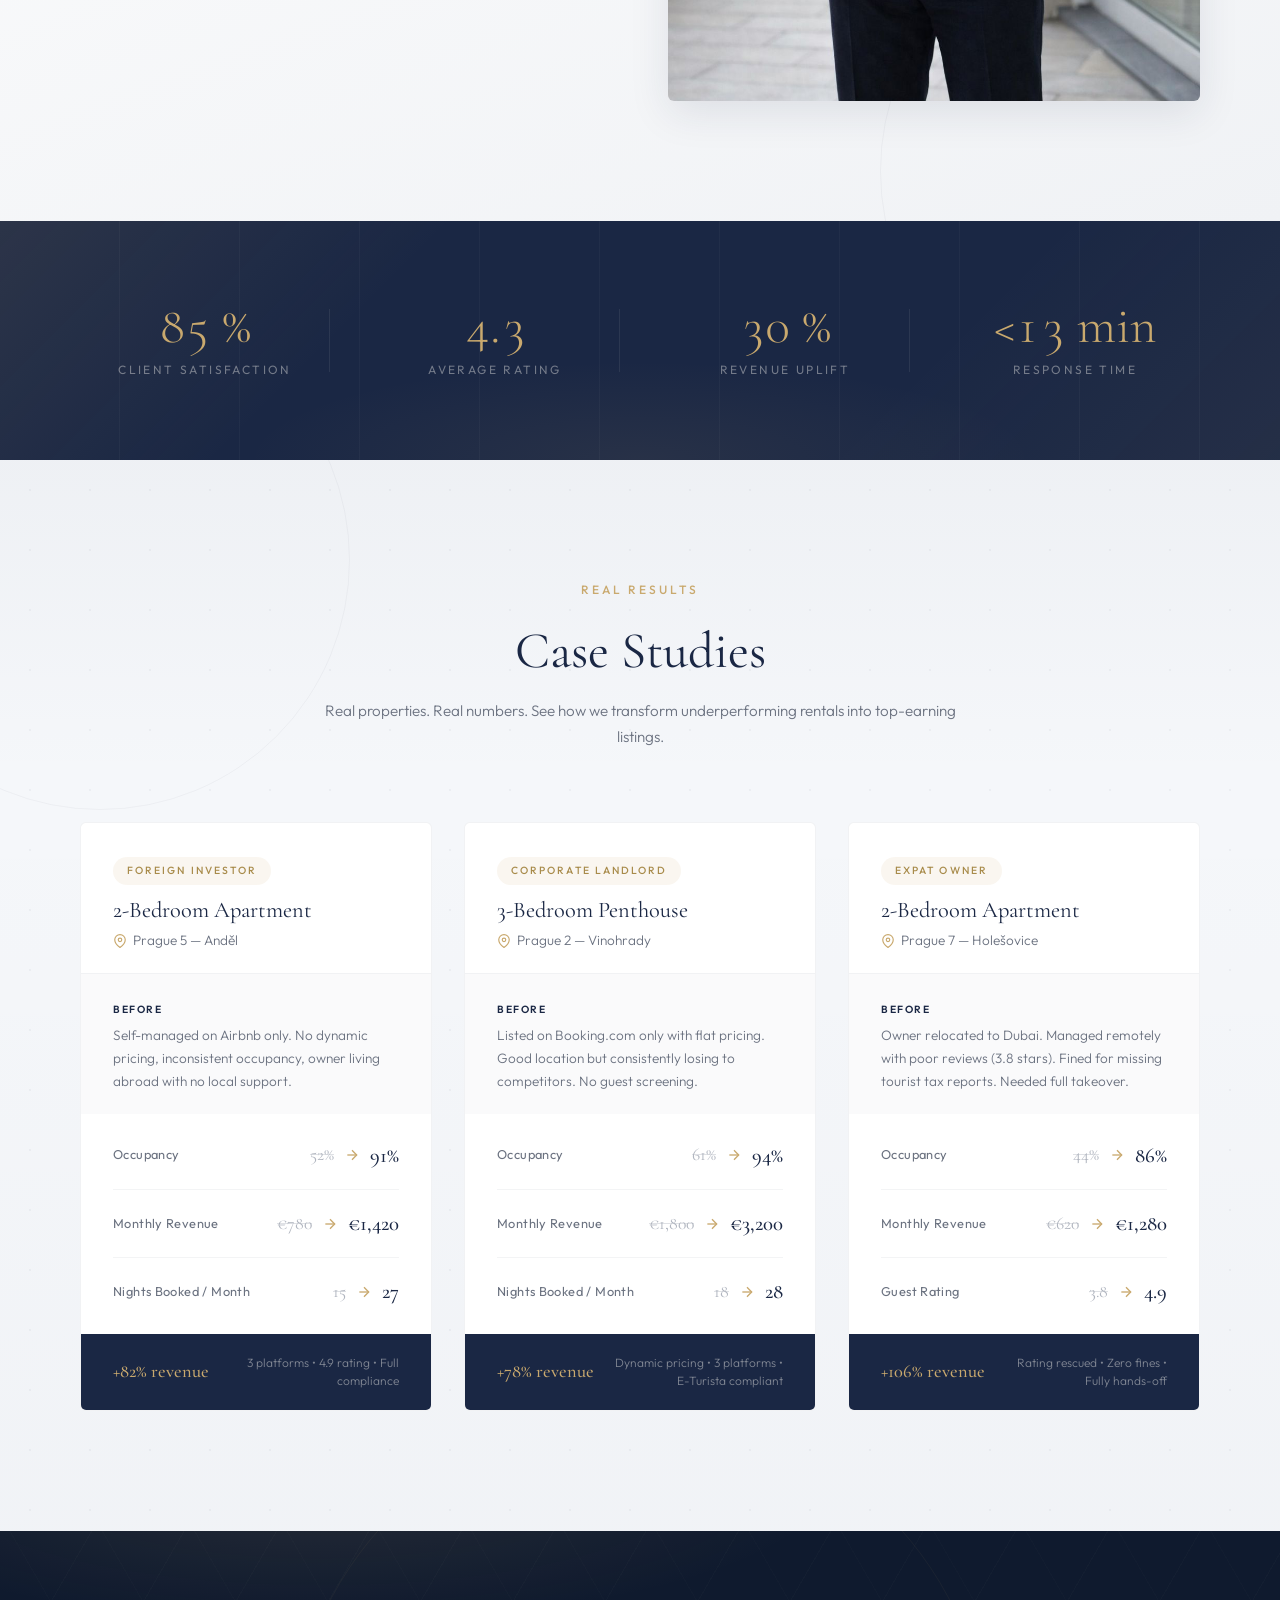
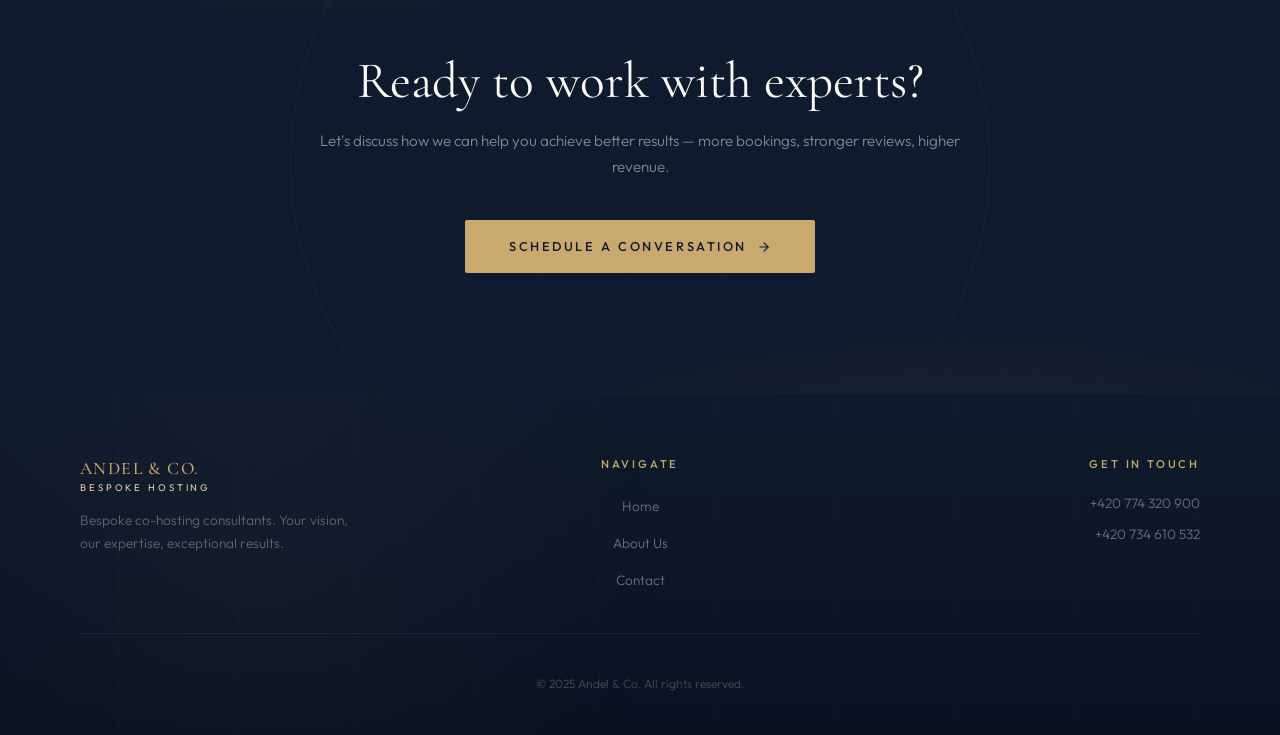
==== commit b1065ccc: "Fix hero CTA overlap subtitle, reduce to 3 solid case studies in 3-col grid" ====
--- a/index.html
+++ b/index.html
@@ -320,7 +320,7 @@
 
       <div class="case-studies-grid">
         <!-- Case 1 -->
-        <div class="case-card reveal-left reveal-delay-1">
+        <div class="case-card reveal-scale reveal-delay-1">
           <div class="case-card-header">
             <span class="case-tag">Foreign Investor</span>
             <h3>2-Bedroom Apartment</h3>
@@ -361,58 +361,12 @@
           </div>
           <div class="case-result">
             <span class="case-uplift">+82% revenue</span>
-            <span class="case-detail">Now listed on 3 platforms &bull; 4.9 avg rating &bull; Full compliance</span>
+            <span class="case-detail">3 platforms &bull; 4.9 rating &bull; Full compliance</span>
           </div>
         </div>
 
         <!-- Case 2 -->
-        <div class="case-card reveal-right reveal-delay-2">
-          <div class="case-card-header">
-            <span class="case-tag">Local Property Owner</span>
-            <h3>1-Bedroom Studio</h3>
-            <p class="case-location">
-              <svg width="14" height="14" viewBox="0 0 24 24" fill="none" stroke="currentColor" stroke-width="2" stroke-linecap="round" stroke-linejoin="round"><path d="M21 10c0 7-9 13-9 13s-9-6-9-13a9 9 0 0 1 18 0z"/><circle cx="12" cy="10" r="3"/></svg>
-              Prague 1 &mdash; Star&eacute; M&#283;sto
-            </p>
-          </div>
-          <div class="case-situation">
-            <span class="case-label">Before</span>
-            <p>Long-term tenant left. Owner unsure whether to rent short-term. No experience with Airbnb or booking platforms.</p>
-          </div>
-          <div class="case-metrics">
-            <div class="case-metric">
-              <span class="case-metric-label">Occupancy</span>
-              <div class="case-metric-values">
-                <span class="case-before">0%</span>
-                <svg width="16" height="16" viewBox="0 0 24 24" fill="none" stroke="currentColor" stroke-width="2"><path d="M5 12h14"/><path d="m12 5 7 7-7 7"/></svg>
-                <span class="case-after">88%</span>
-              </div>
-            </div>
-            <div class="case-metric">
-              <span class="case-metric-label">Monthly Revenue</span>
-              <div class="case-metric-values">
-                <span class="case-before">&euro;0</span>
-                <svg width="16" height="16" viewBox="0 0 24 24" fill="none" stroke="currentColor" stroke-width="2"><path d="M5 12h14"/><path d="m12 5 7 7-7 7"/></svg>
-                <span class="case-after">&euro;1,050</span>
-              </div>
-            </div>
-            <div class="case-metric">
-              <span class="case-metric-label">Nights Booked / Month</span>
-              <div class="case-metric-values">
-                <span class="case-before">0</span>
-                <svg width="16" height="16" viewBox="0 0 24 24" fill="none" stroke="currentColor" stroke-width="2"><path d="M5 12h14"/><path d="m12 5 7 7-7 7"/></svg>
-                <span class="case-after">26</span>
-              </div>
-            </div>
-          </div>
-          <div class="case-result">
-            <span class="case-uplift">From zero to &euro;1,050/mo</span>
-            <span class="case-detail">Set up from scratch &bull; Professional photos &bull; Superhost in 3 months</span>
-          </div>
-        </div>
-
-        <!-- Case 3 -->
-        <div class="case-card reveal-left reveal-delay-1">
+        <div class="case-card reveal-scale reveal-delay-2">
           <div class="case-card-header">
             <span class="case-tag">Corporate Landlord</span>
             <h3>3-Bedroom Penthouse</h3>
@@ -453,12 +407,12 @@
           </div>
           <div class="case-result">
             <span class="case-uplift">+78% revenue</span>
-            <span class="case-detail">Dynamic pricing activated &bull; 3 platforms &bull; E-Turista compliant</span>
-          </div>
-        </div>
-
-        <!-- Case 4 -->
-        <div class="case-card reveal-right reveal-delay-2">
+            <span class="case-detail">Dynamic pricing &bull; 3 platforms &bull; E-Turista compliant</span>
+          </div>
+        </div>
+
+        <!-- Case 3 -->
+        <div class="case-card reveal-scale reveal-delay-3">
           <div class="case-card-header">
             <span class="case-tag">Expat Owner</span>
             <h3>2-Bedroom Apartment</h3>
@@ -499,7 +453,7 @@
           </div>
           <div class="case-result">
             <span class="case-uplift">+106% revenue</span>
-            <span class="case-detail">Rating rescued &bull; Zero fines &bull; Owner fully hands-off</span>
+            <span class="case-detail">Rating rescued &bull; Zero fines &bull; Fully hands-off</span>
           </div>
         </div>
       </div>
--- a/style.css
+++ b/style.css
@@ -545,7 +545,7 @@
 /* CTA button on hero */
 .hero-cta-wrap {
   position: absolute;
-  top: calc(50% + 160px);
+  top: calc(50% + 210px);
   left: 50%;
   transform: translateX(-50%);
   z-index: 2;
@@ -901,8 +901,8 @@
 
 .case-studies-grid {
   display: grid;
-  grid-template-columns: repeat(2, 1fr);
-  gap: 36px;
+  grid-template-columns: repeat(3, 1fr);
+  gap: 32px;
 }
 
 /* Case Card */
@@ -1869,6 +1869,12 @@
 
   .achievements-grid {
     grid-template-columns: repeat(2, 1fr);
+  }
+
+  .case-studies-grid {
+    grid-template-columns: 1fr;
+    max-width: 500px;
+    margin: 0 auto;
   }
 }
 
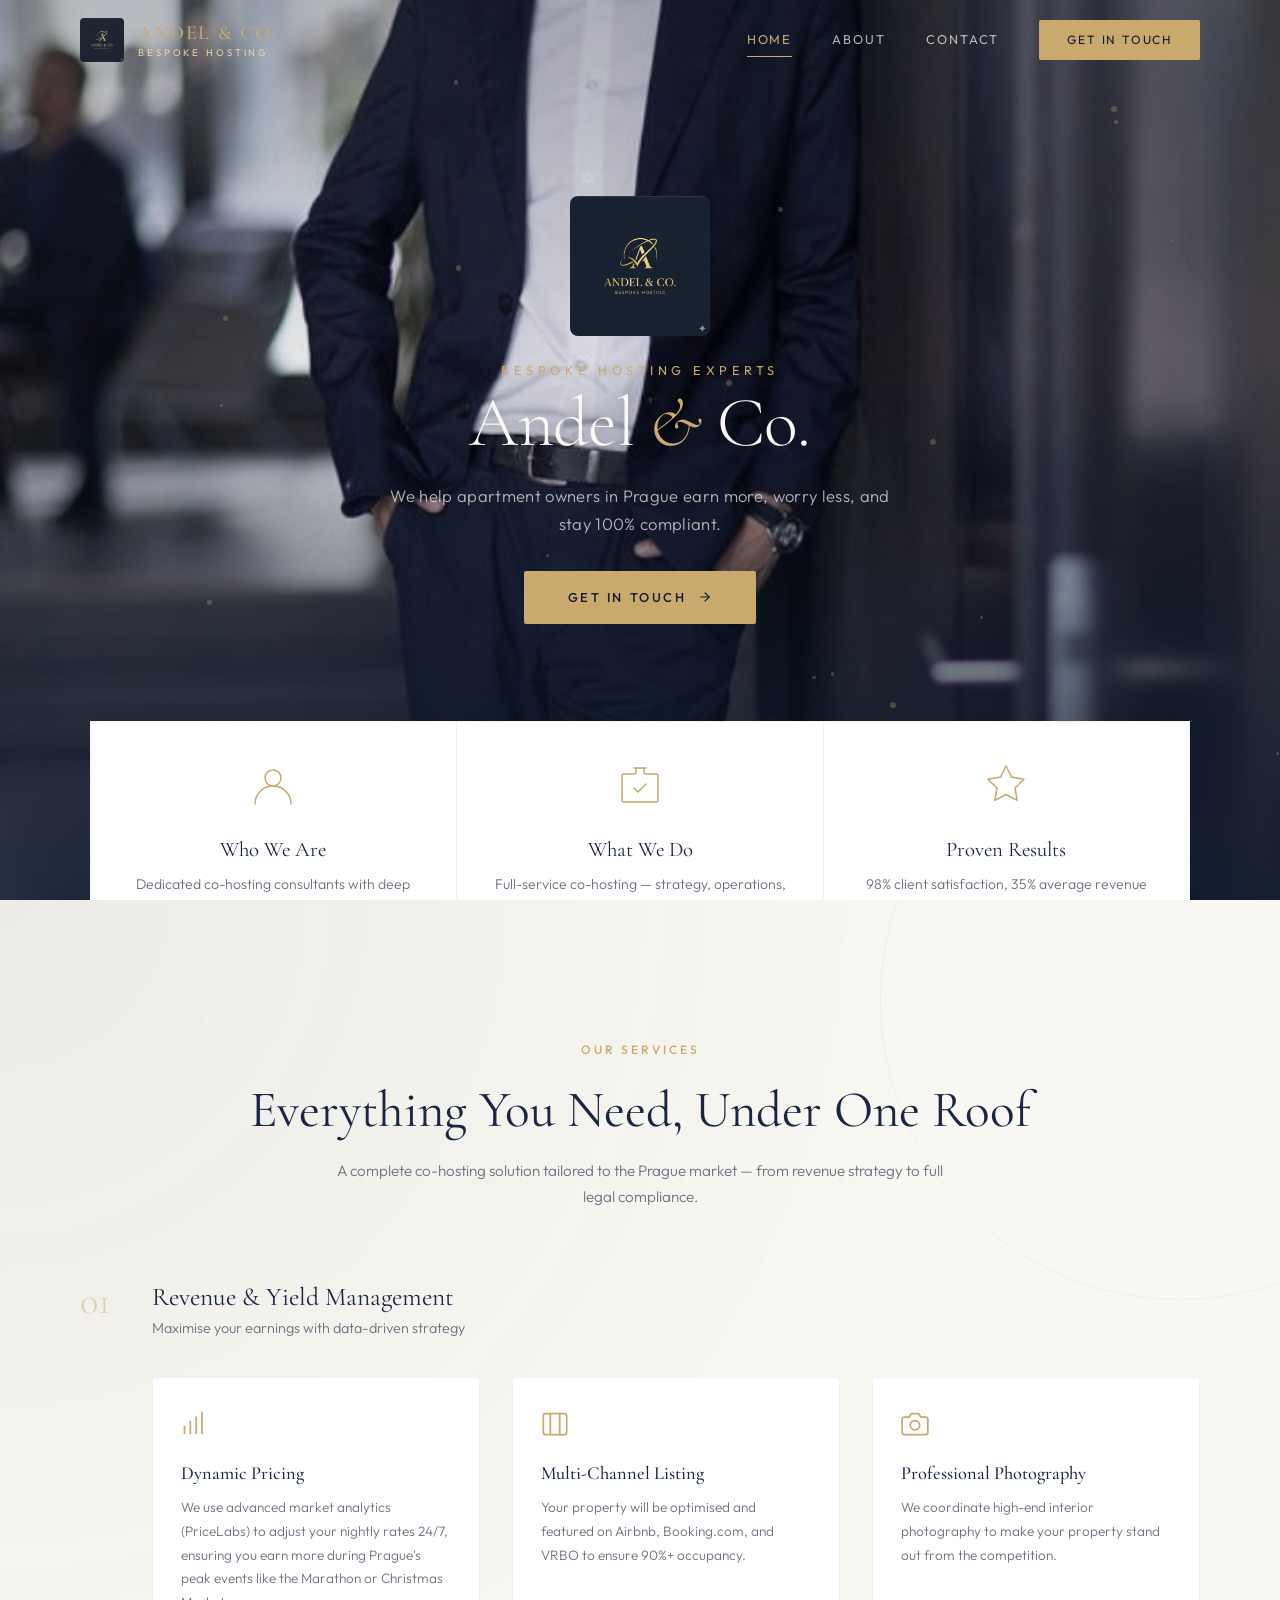
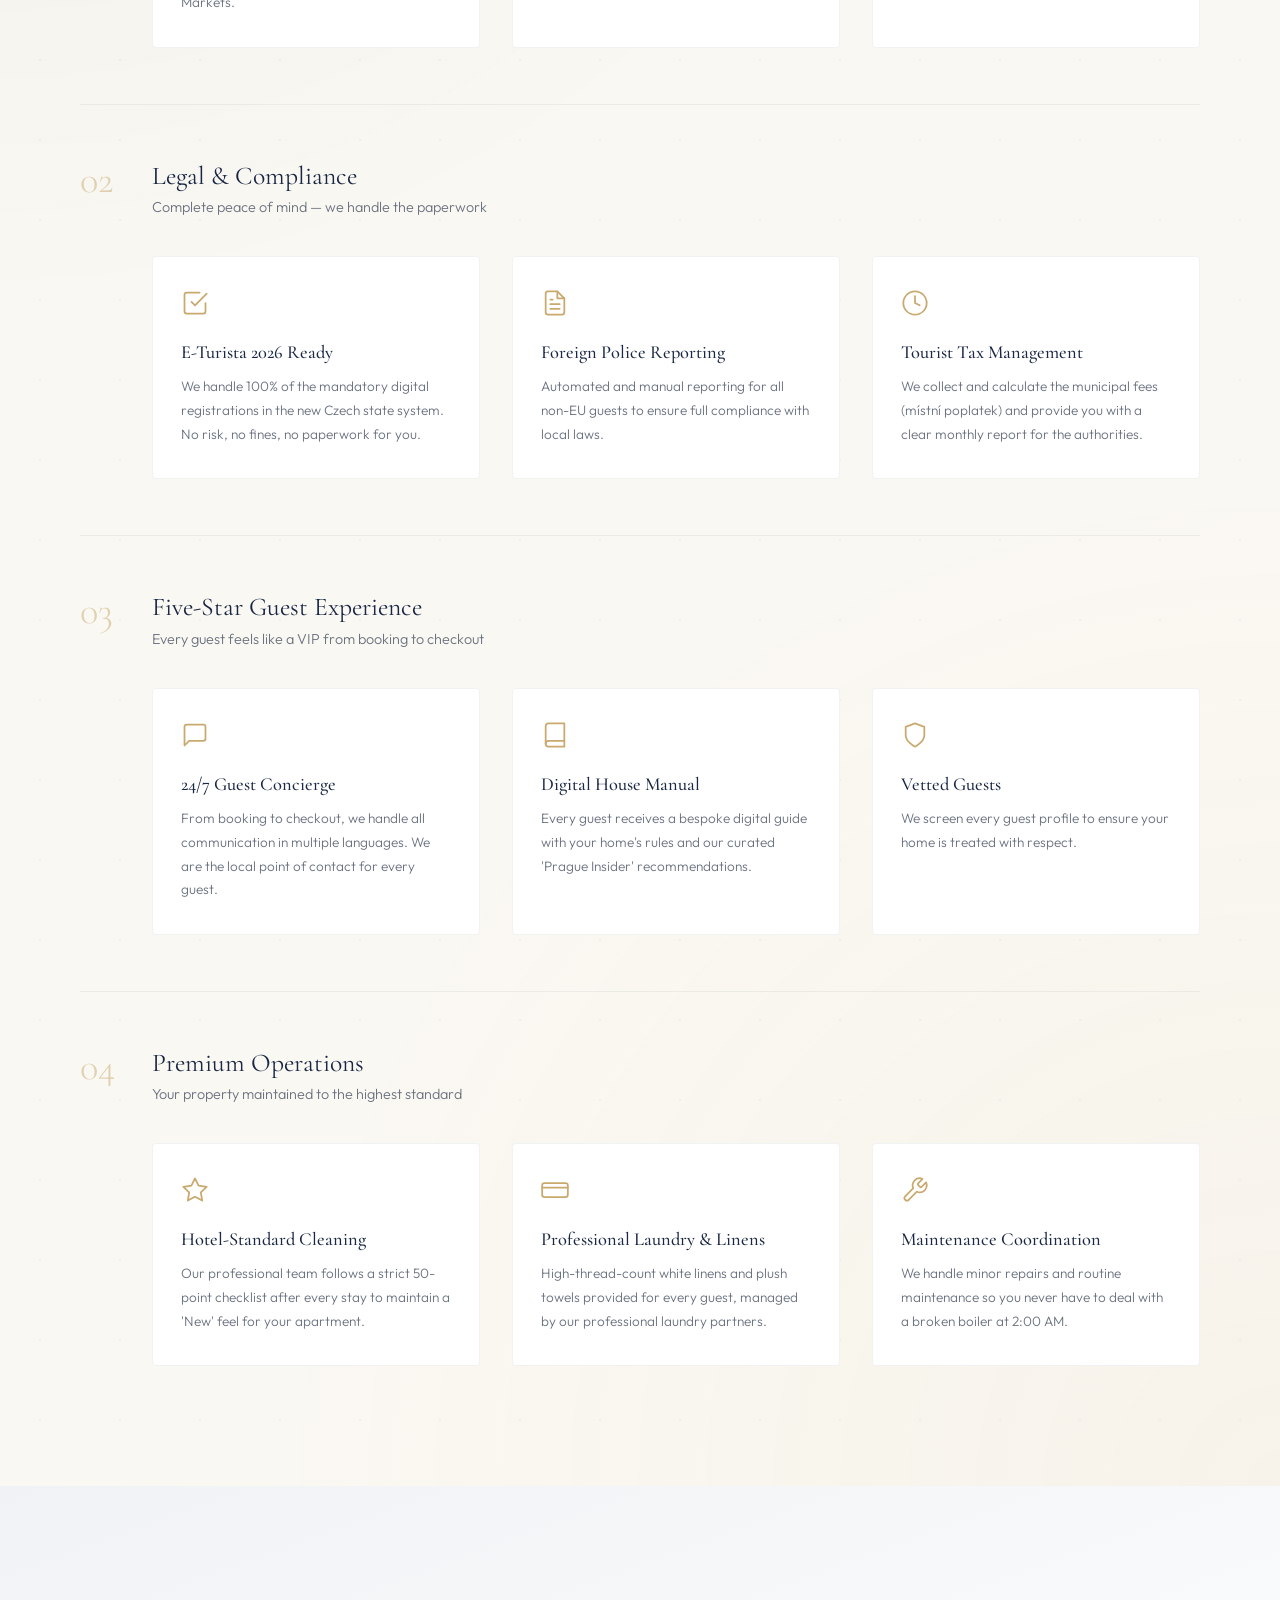
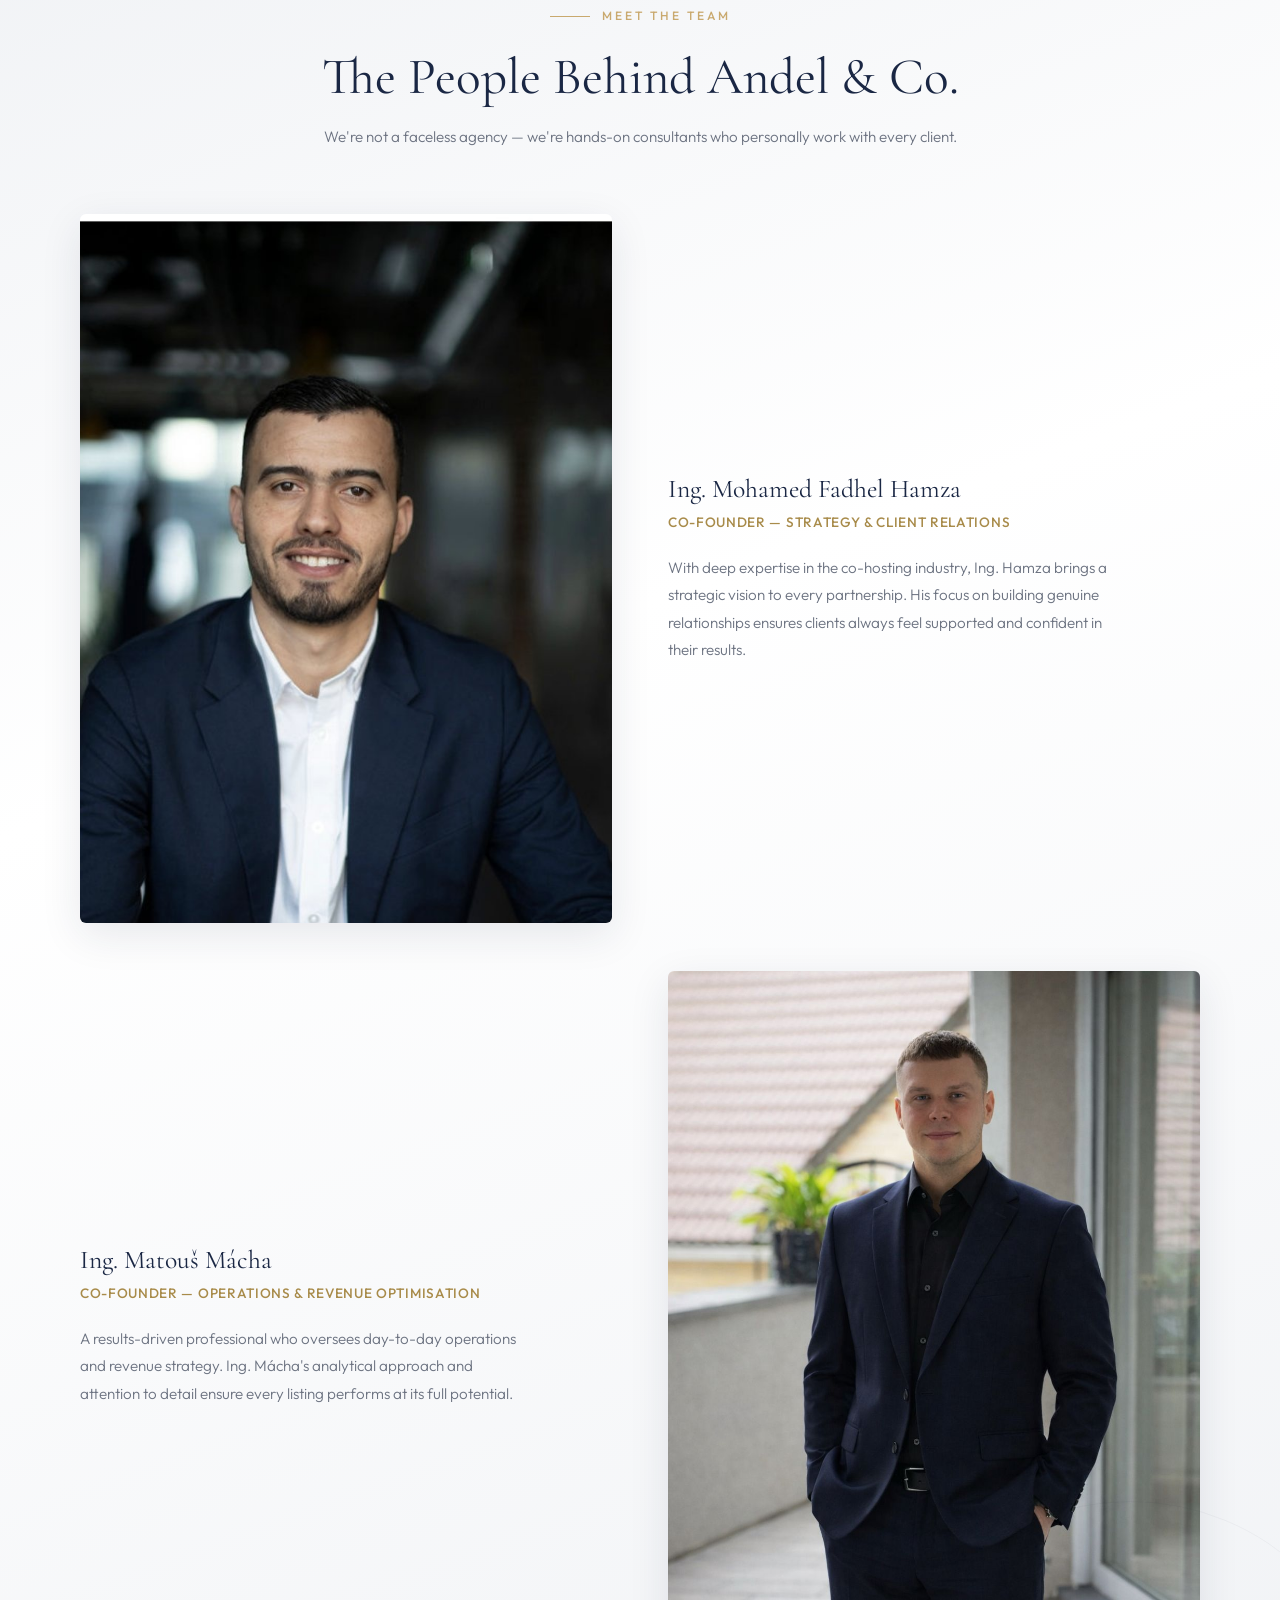
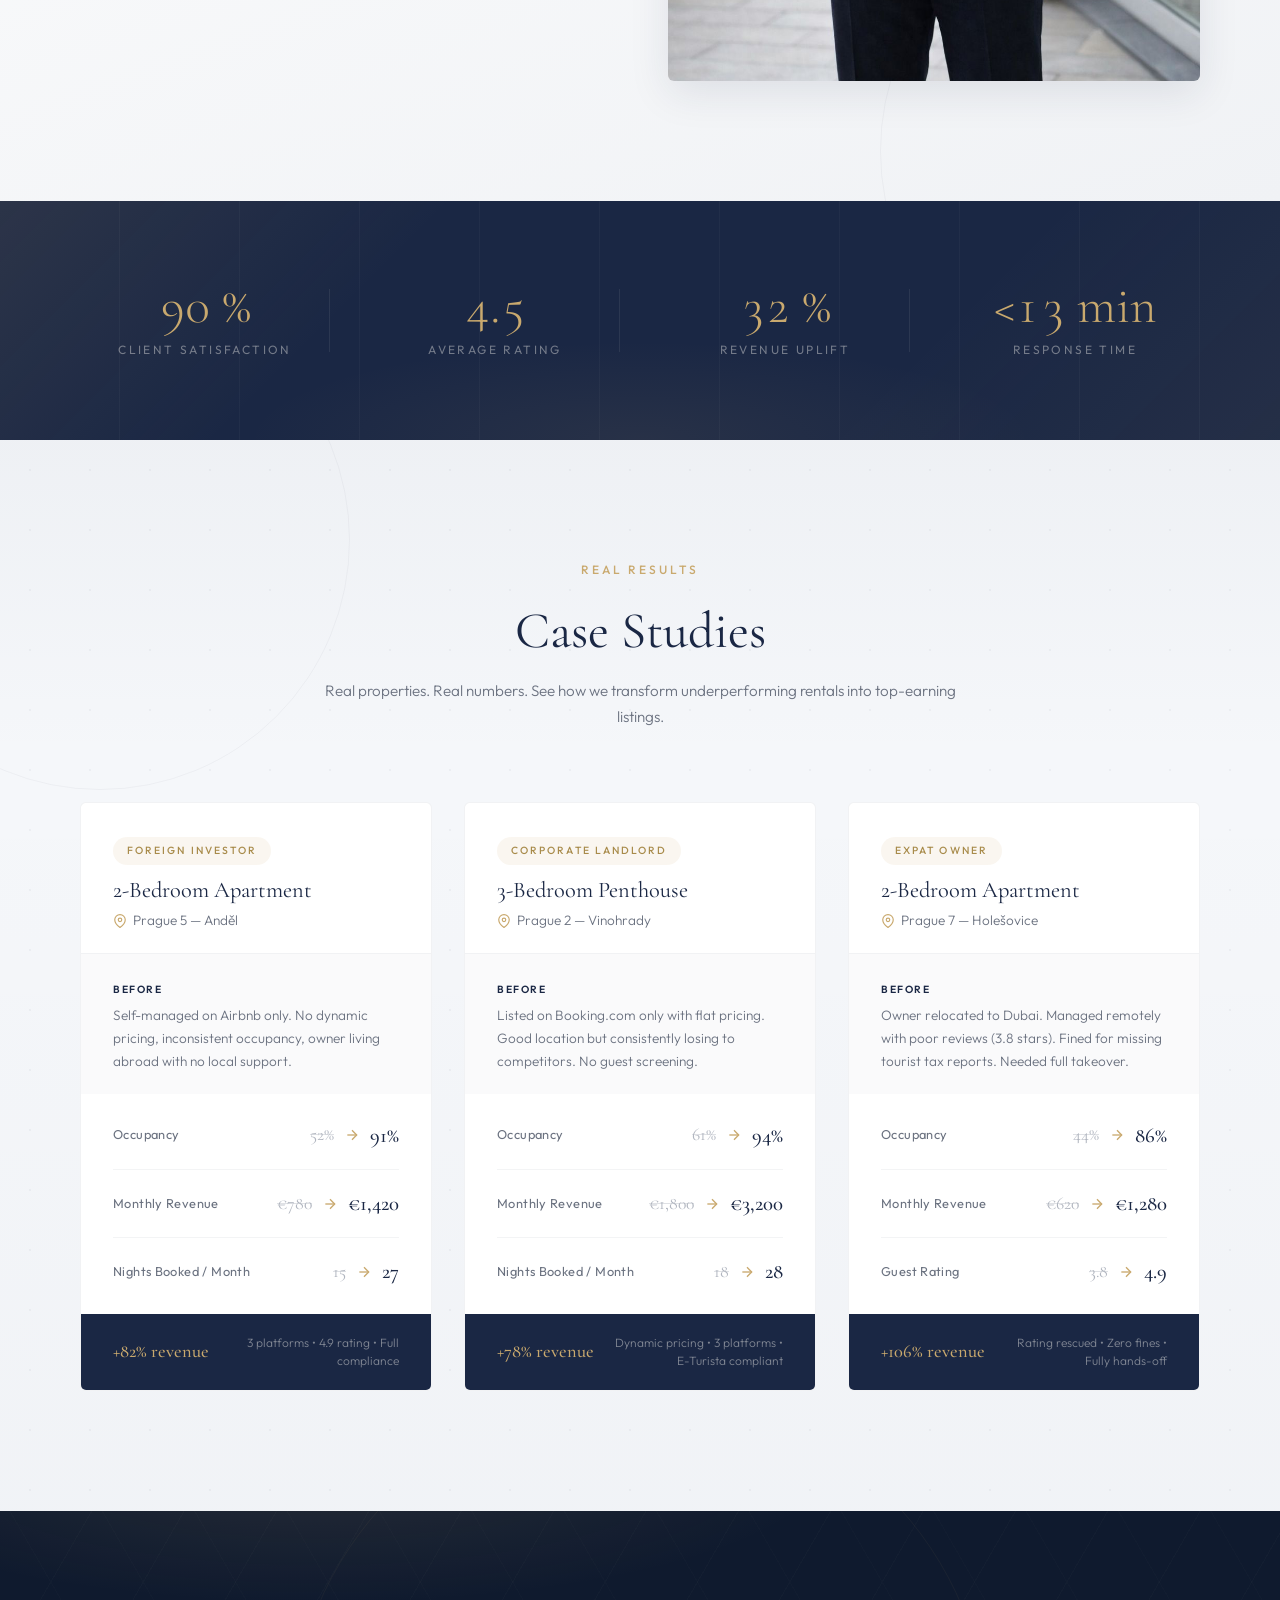
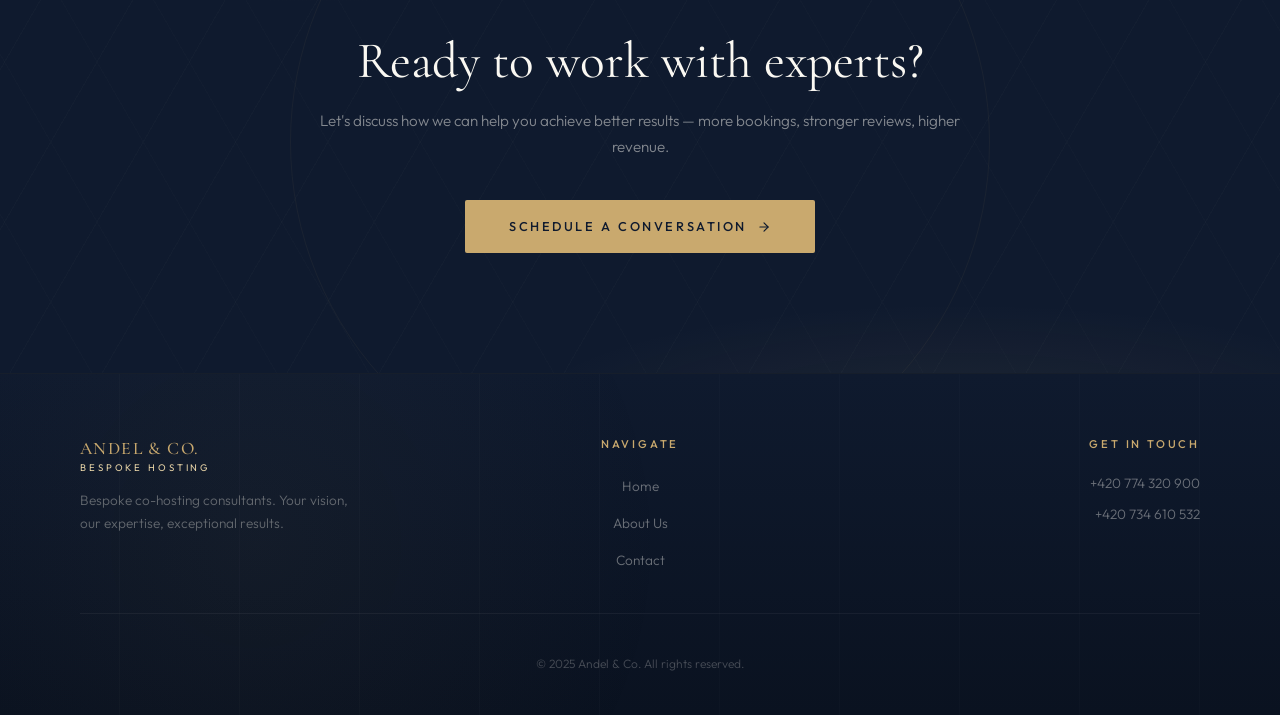
==== commit 207327c9: "Restore original hero bg, use new clean profile photo (watermark removed) for team section" ====
--- a/index.html
+++ b/index.html
@@ -260,7 +260,7 @@
       <div class="team-cards">
         <div class="team-card reveal">
           <div class="team-card-photo">
-            <img src="assets/founder1-full.jpg" alt="Co-Founder">
+            <img src="assets/founder1-profile.jpg" alt="Co-Founder">
           </div>
           <div class="team-card-info">
             <h3>Ing. Mohamed Fadhel Hamza</h3>
--- a/style.css
+++ b/style.css
@@ -453,9 +453,12 @@
   min-height: 100vh;
   display: flex;
   flex-direction: column;
-  justify-content: flex-end;
+  justify-content: center;
+  align-items: center;
   background: var(--navy-deep);
   overflow: hidden;
+  padding-top: var(--header-h);
+  padding-bottom: 160px;
 }
 
 .hero-bg {
@@ -489,10 +492,7 @@
 
 /* Hero logo banner — centered */
 .hero-branding {
-  position: absolute;
-  top: 50%;
-  left: 50%;
-  transform: translate(-50%, -50%);
+  position: relative;
   z-index: 2;
   text-align: center;
   opacity: 0;
@@ -544,11 +544,10 @@
 
 /* CTA button on hero */
 .hero-cta-wrap {
-  position: absolute;
-  top: calc(50% + 210px);
-  left: 50%;
-  transform: translateX(-50%);
+  position: relative;
   z-index: 2;
+  text-align: center;
+  margin-top: 32px;
   opacity: 0;
   animation: fadeUp 1s var(--ease-out-expo) 0.8s forwards;
 }
@@ -587,15 +586,17 @@
 
 /* ── Overlay Cards at bottom of hero ── */
 .hero-cards {
-  position: relative;
+  position: absolute;
+  bottom: -80px;
+  left: 50%;
+  transform: translateX(-50%);
   z-index: 3;
   display: grid;
   grid-template-columns: repeat(3, 1fr);
   gap: 0;
   max-width: 1100px;
-  margin: 0 auto;
-  transform: translateY(50%);
-  padding: 0 40px;
+  width: calc(100% - 80px);
+  padding: 0;
 }
 
 .hero-card {
@@ -648,7 +649,7 @@
    ═══════════════════════════════════════════════════ */
 
 .services {
-  padding: 160px 0 120px;
+  padding: 140px 0 120px;
   background: var(--ivory);
   position: relative;
   overflow: hidden;
@@ -1903,16 +1904,21 @@
   .nav-links.open { right: 0; }
   .nav-links a { font-size: 0.9rem; }
 
-  .hero { min-height: 100svh; }
+  .hero { min-height: 100svh; padding-bottom: 80px; }
 
   .hero-branding img { width: 100px; height: 100px; }
   .hero-branding h1 { font-size: 2.4rem; }
 
   .hero-cards {
+    position: relative;
+    bottom: auto;
+    left: auto;
+    transform: none;
     grid-template-columns: 1fr;
     gap: 0;
-    transform: translateY(30%);
+    width: 100%;
     padding: 0 24px;
+    margin-top: 40px;
   }
 
   .hero-card {
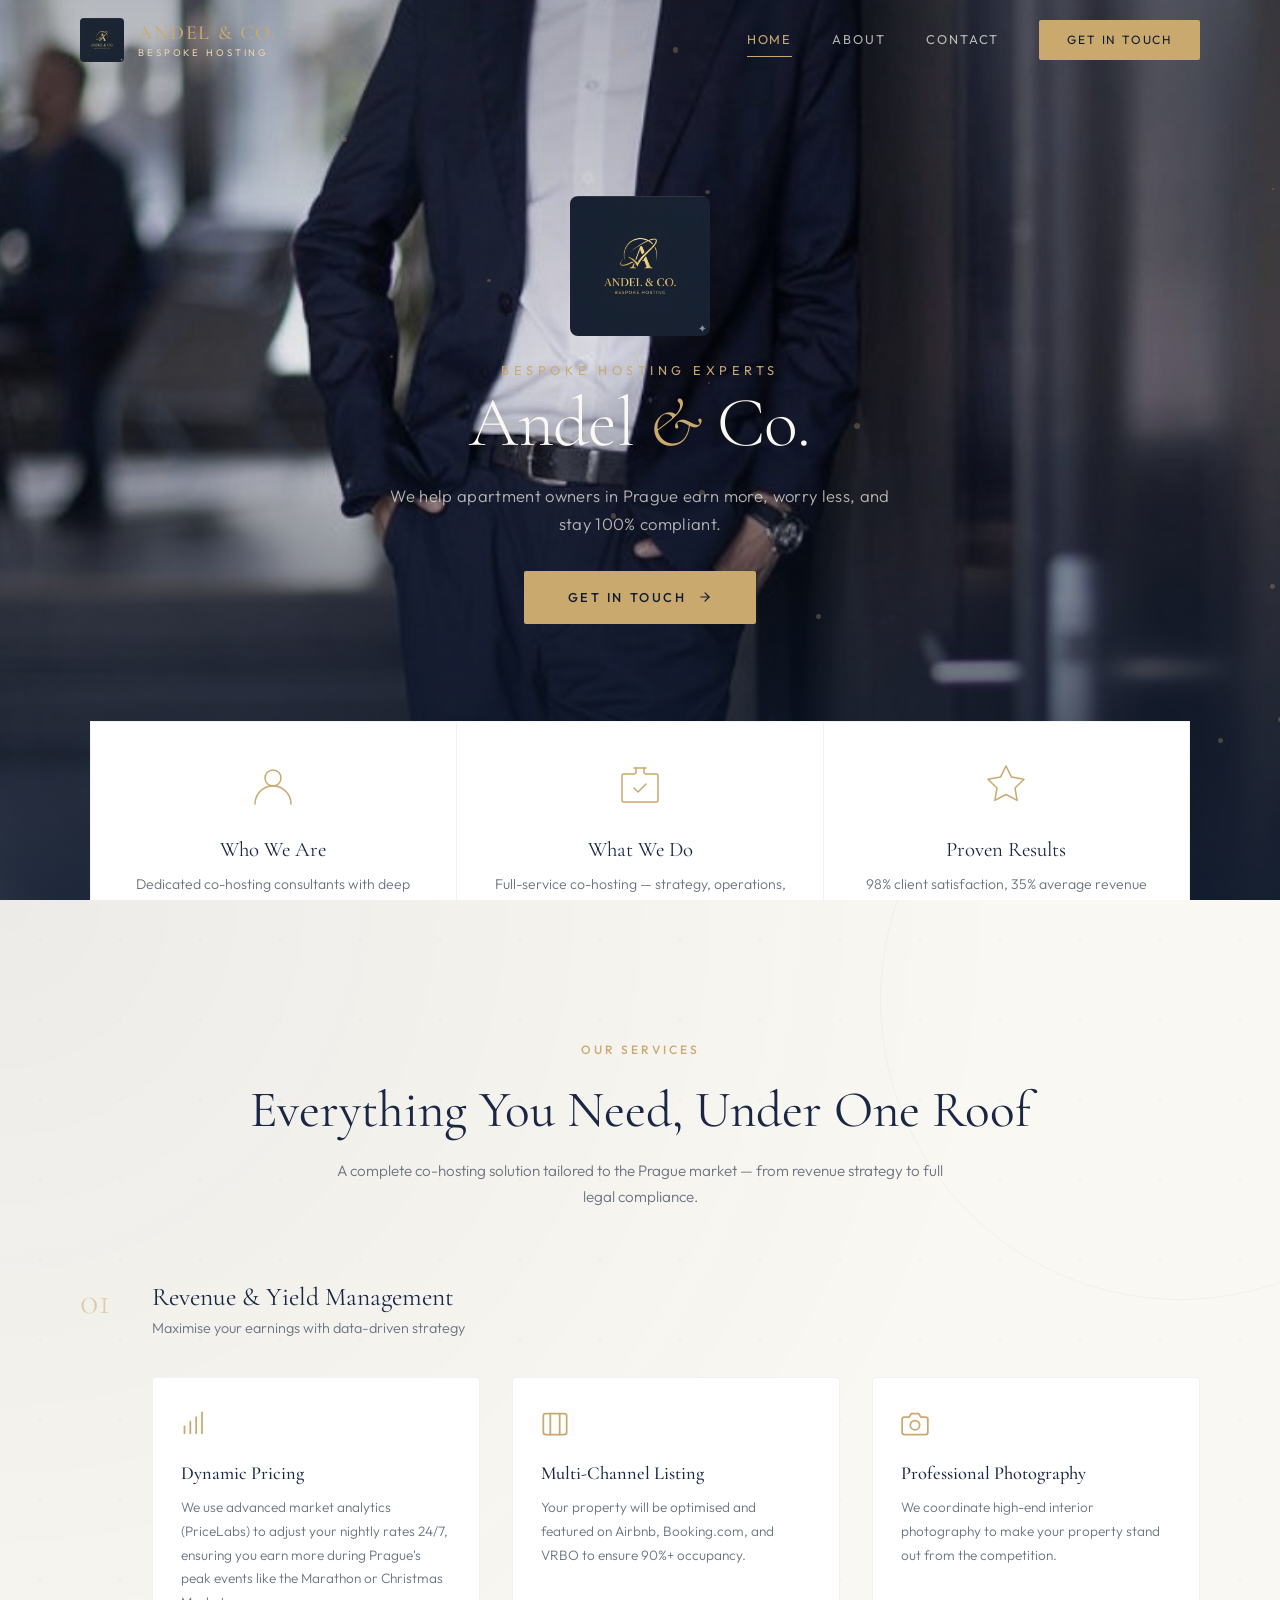
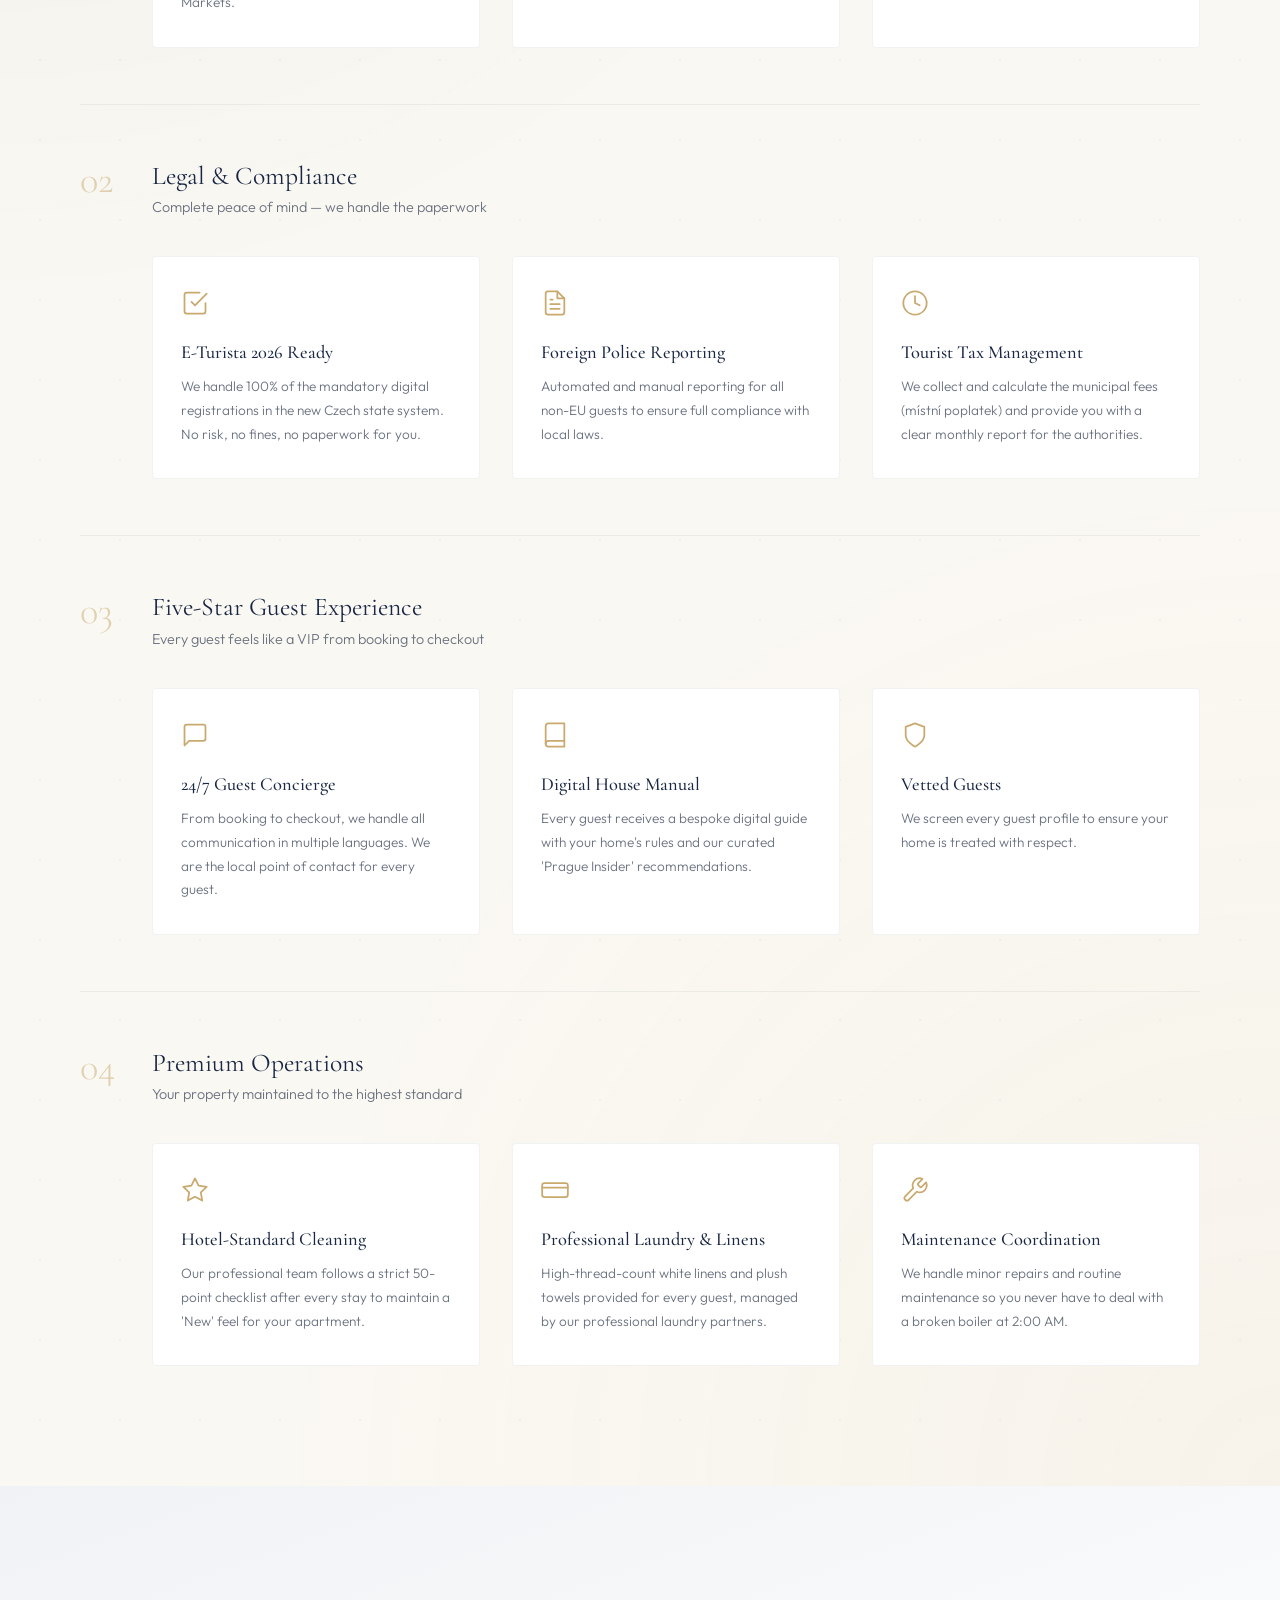
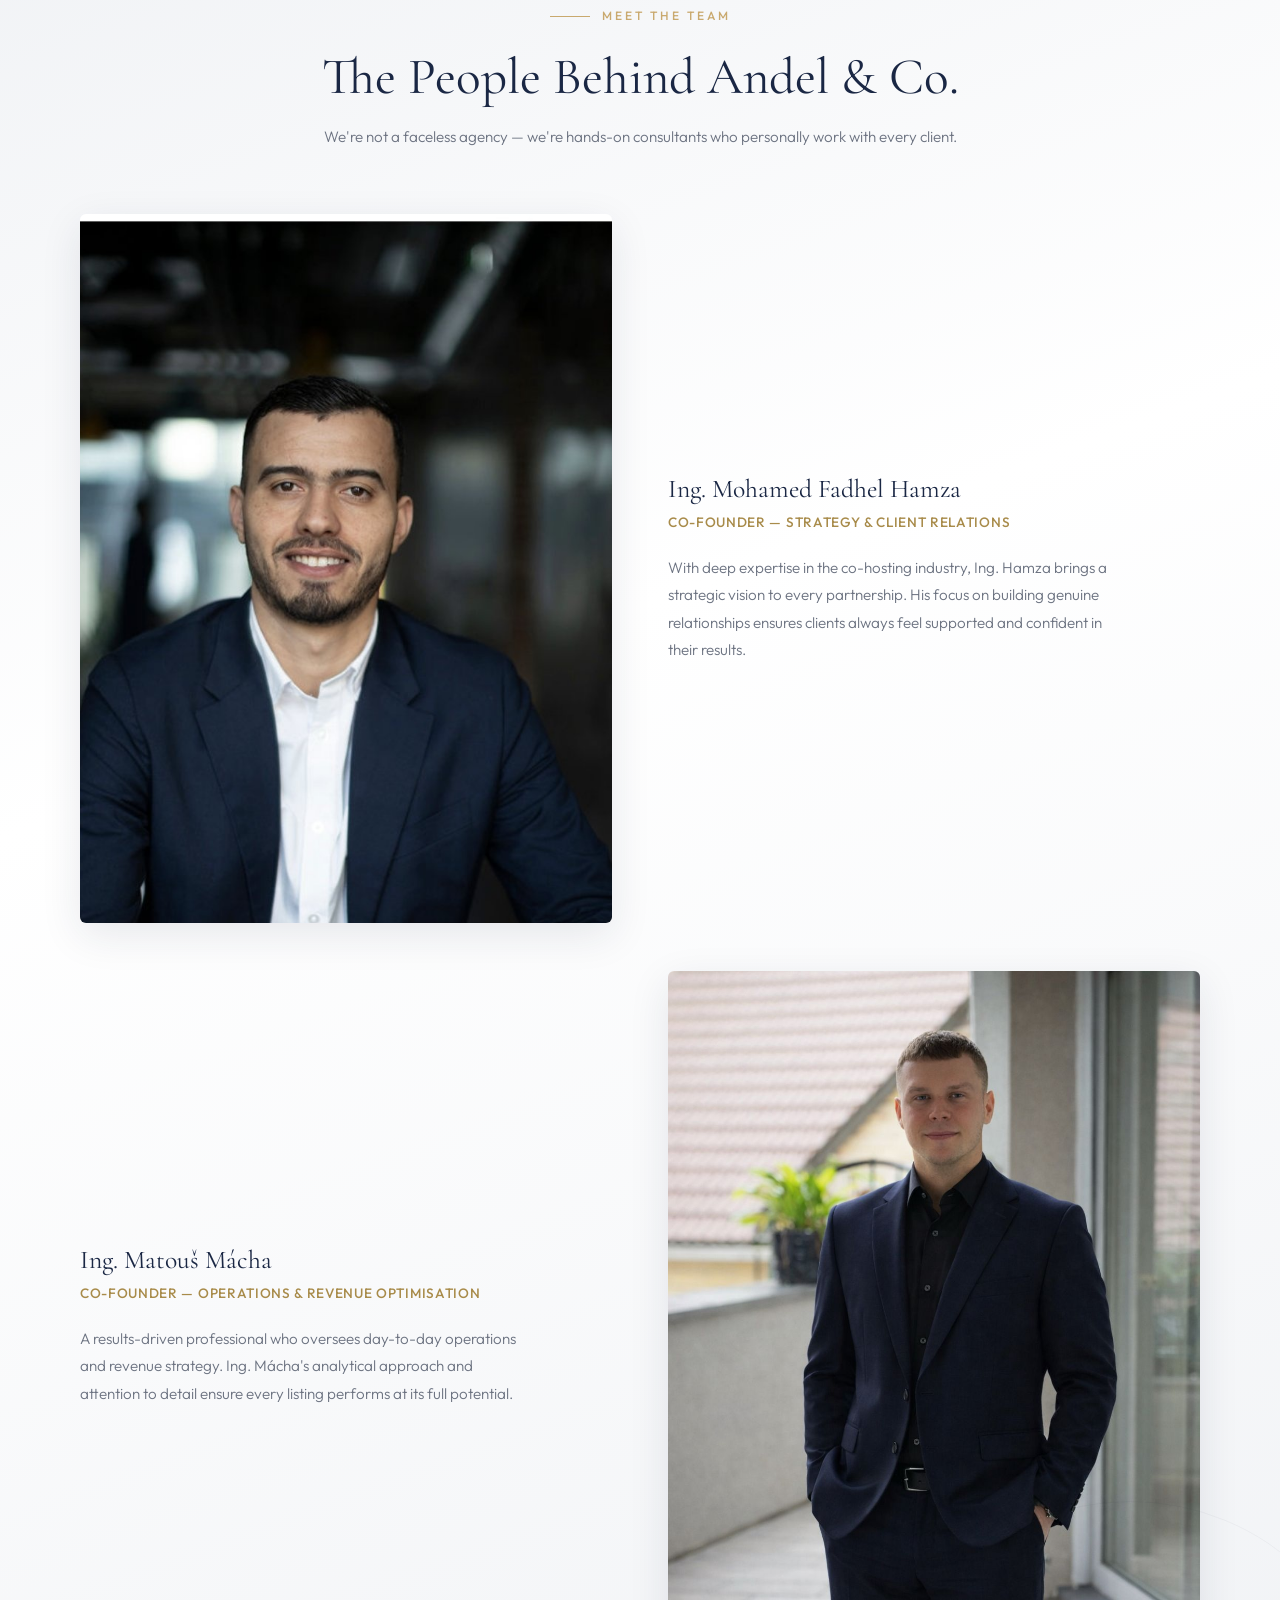
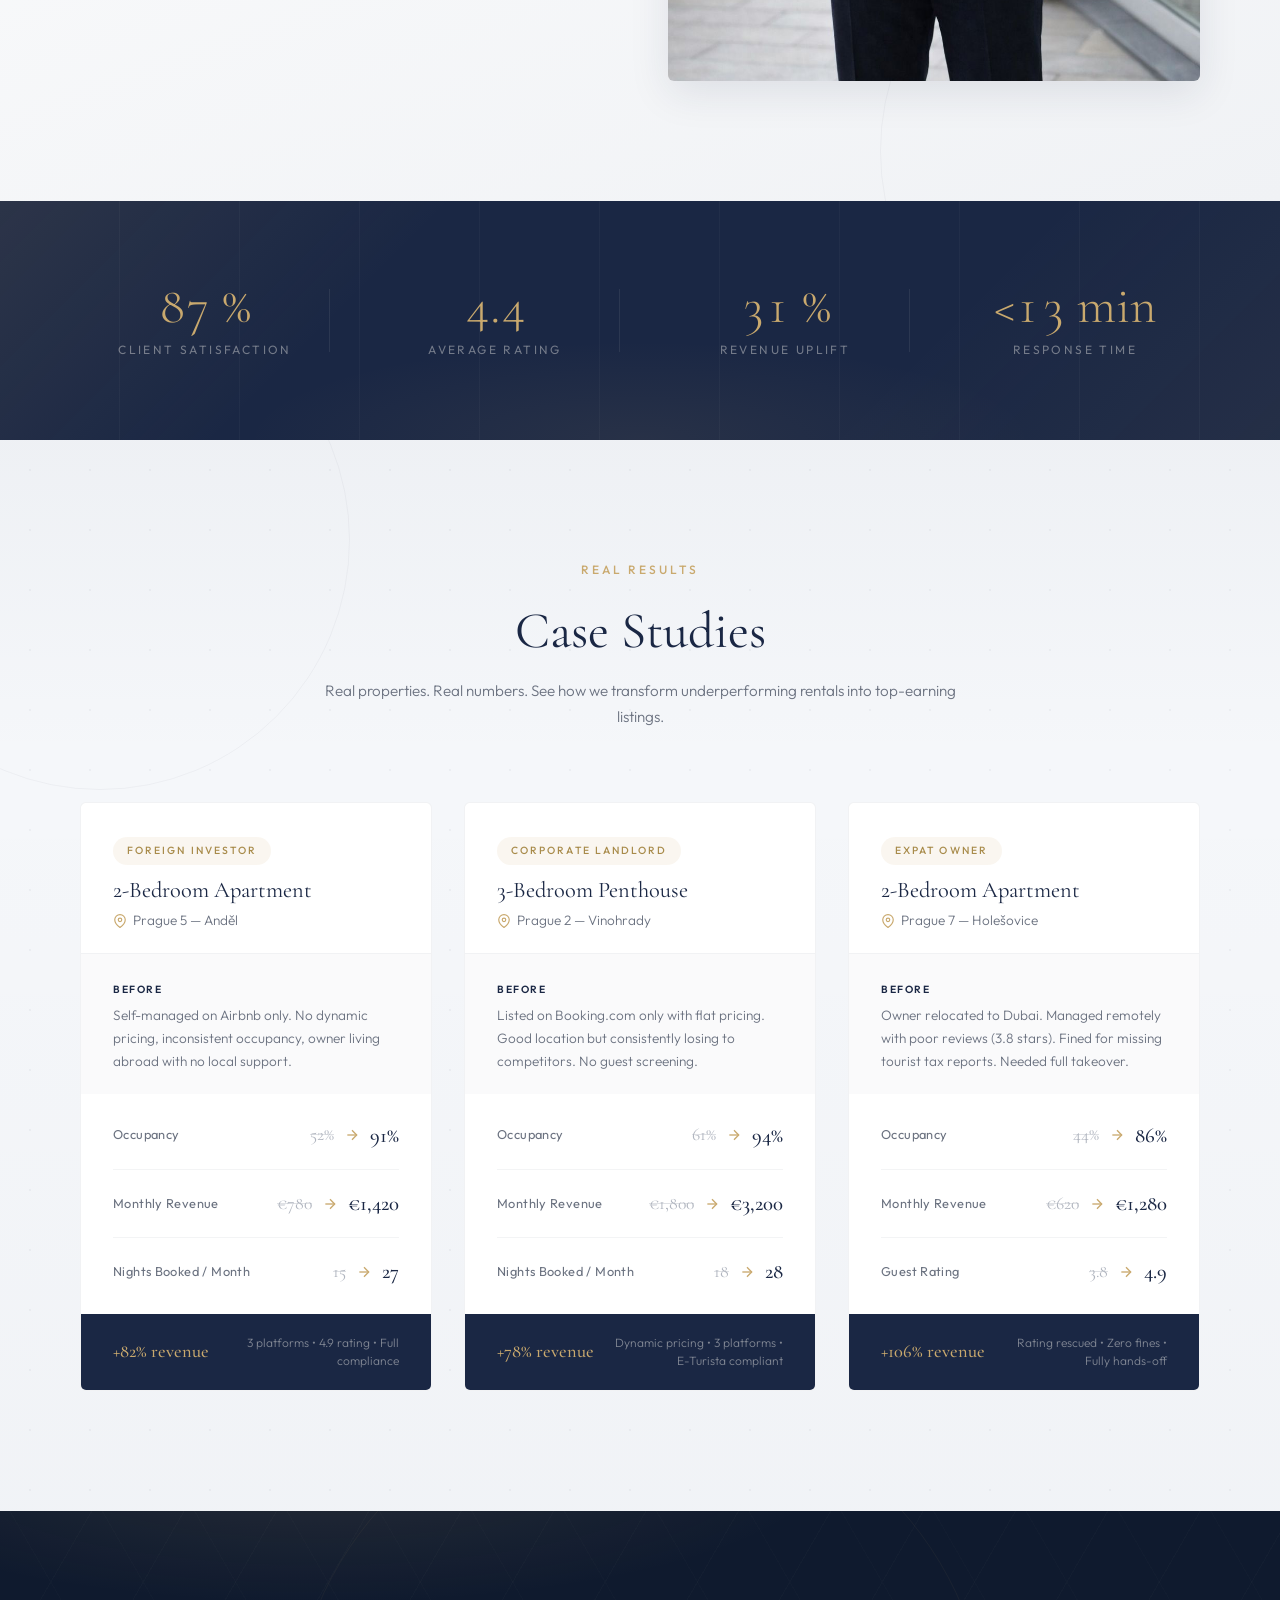
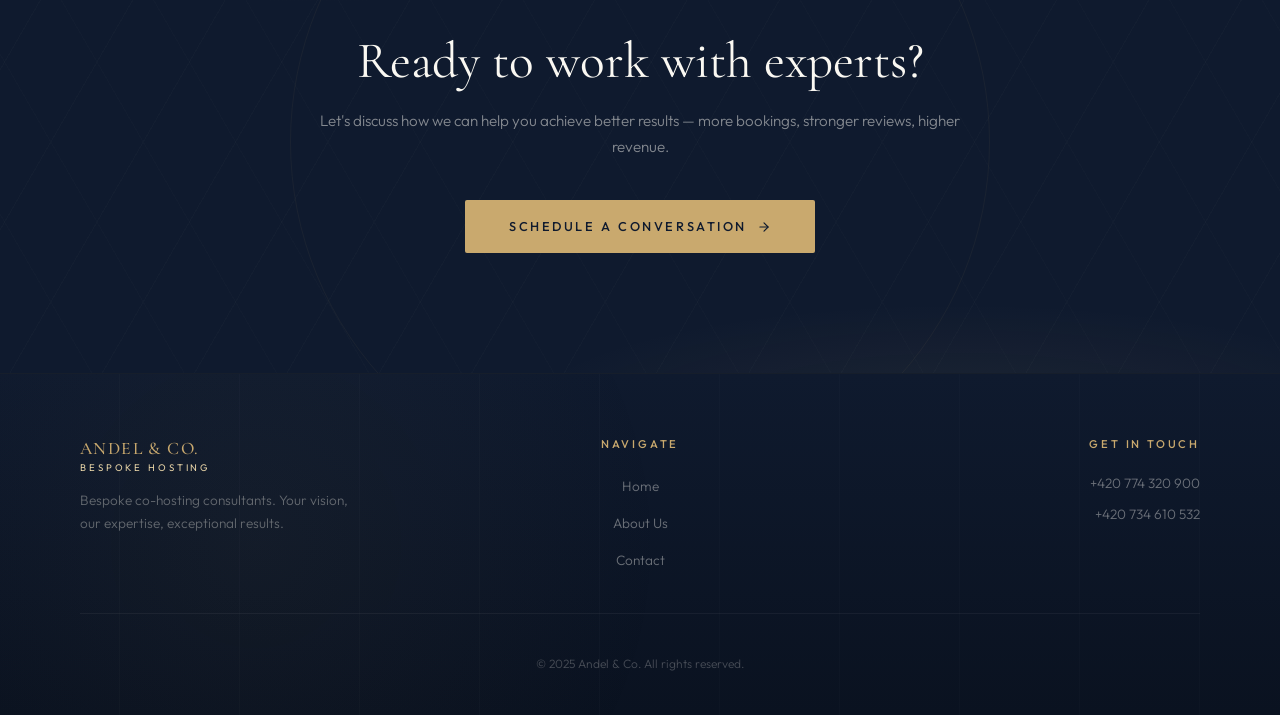
==== commit 43b733c5: "Add Google Analytics ID G-387162505 to all pages" ====
--- a/index.html
+++ b/index.html
@@ -12,13 +12,13 @@
   <link rel="icon" type="image/jpeg" href="assets/logo.jpeg">
   <link rel="stylesheet" href="style.css">
 
-  <!-- Google Analytics (replace GA_MEASUREMENT_ID) -->
-  <script async src="https://www.googletagmanager.com/gtag/js?id=GA_MEASUREMENT_ID"></script>
+  <!-- Google Analytics (replace G-387162505) -->
+  <script async src="https://www.googletagmanager.com/gtag/js?id=G-387162505"></script>
   <script>
     window.dataLayer = window.dataLayer || [];
     function gtag(){dataLayer.push(arguments);}
     gtag('js', new Date());
-    gtag('config', 'GA_MEASUREMENT_ID');
+    gtag('config', 'G-387162505');
   </script>
 </head>
 <body>
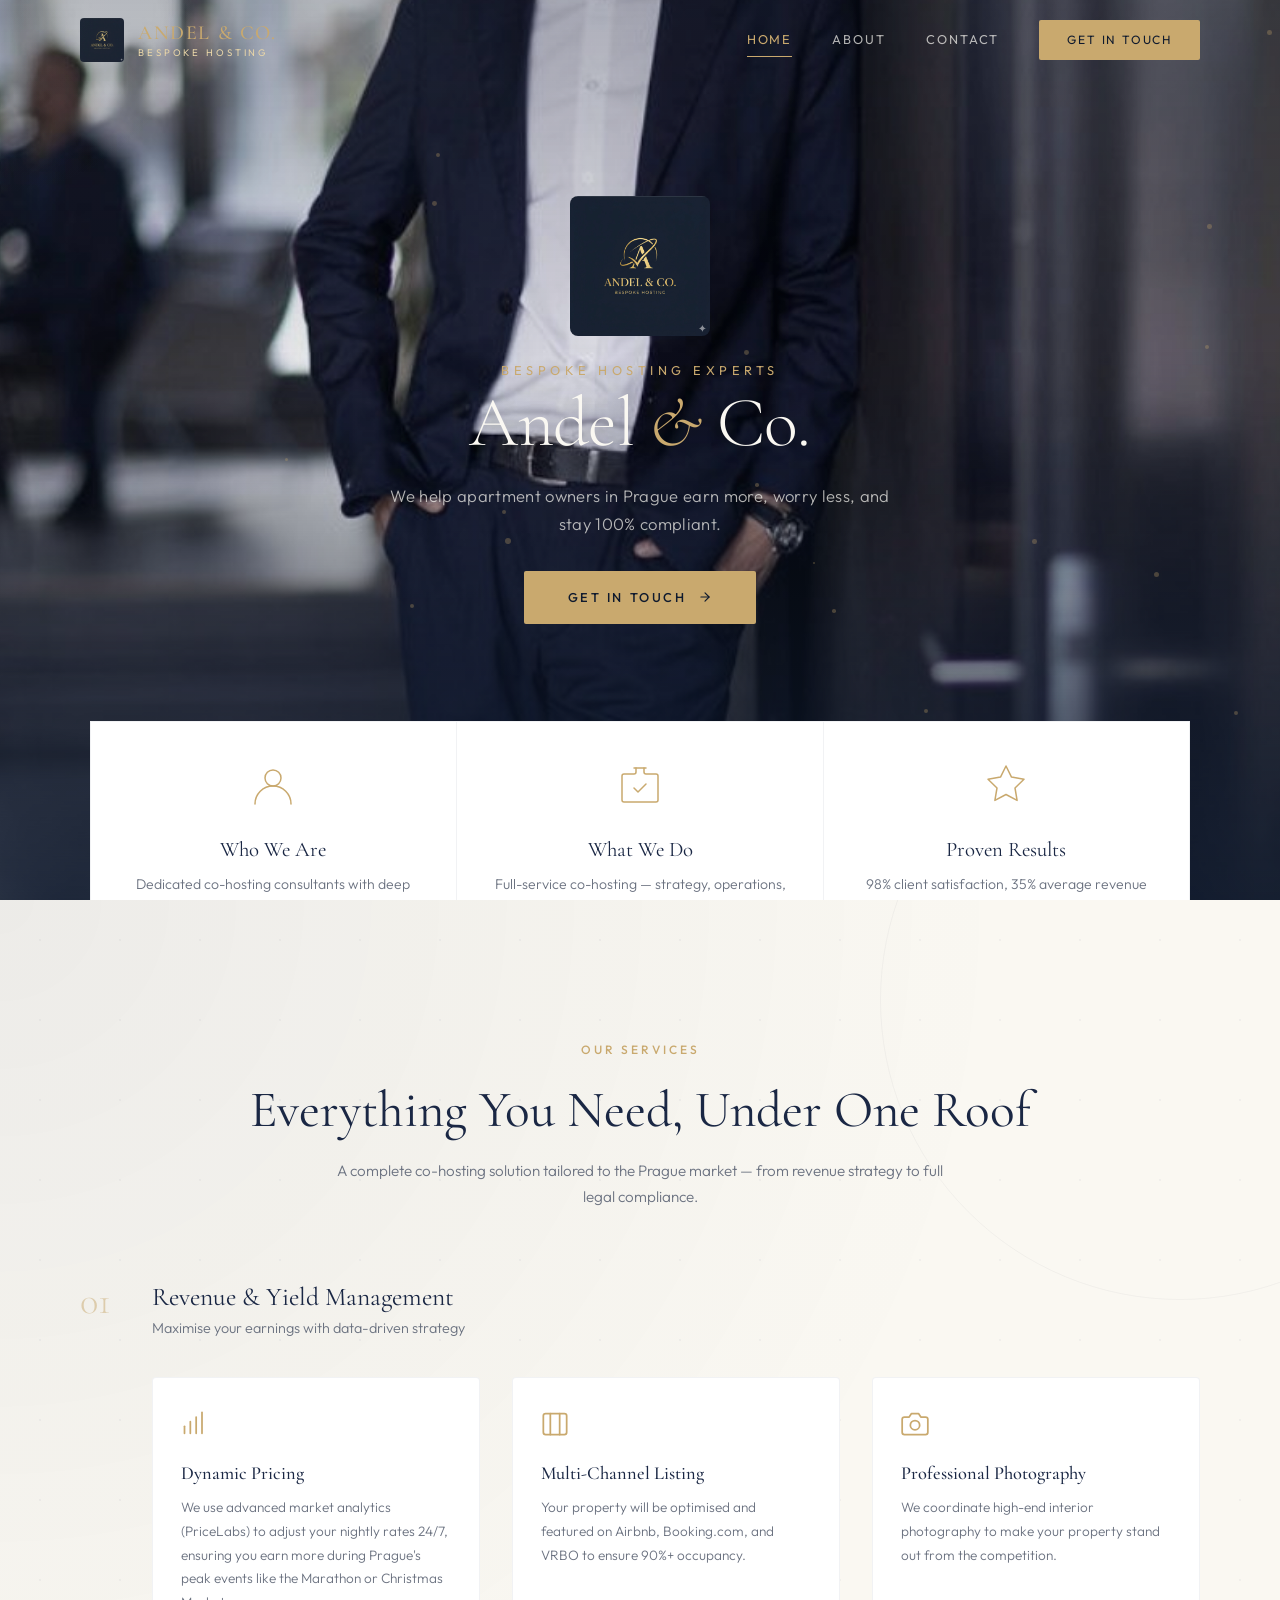
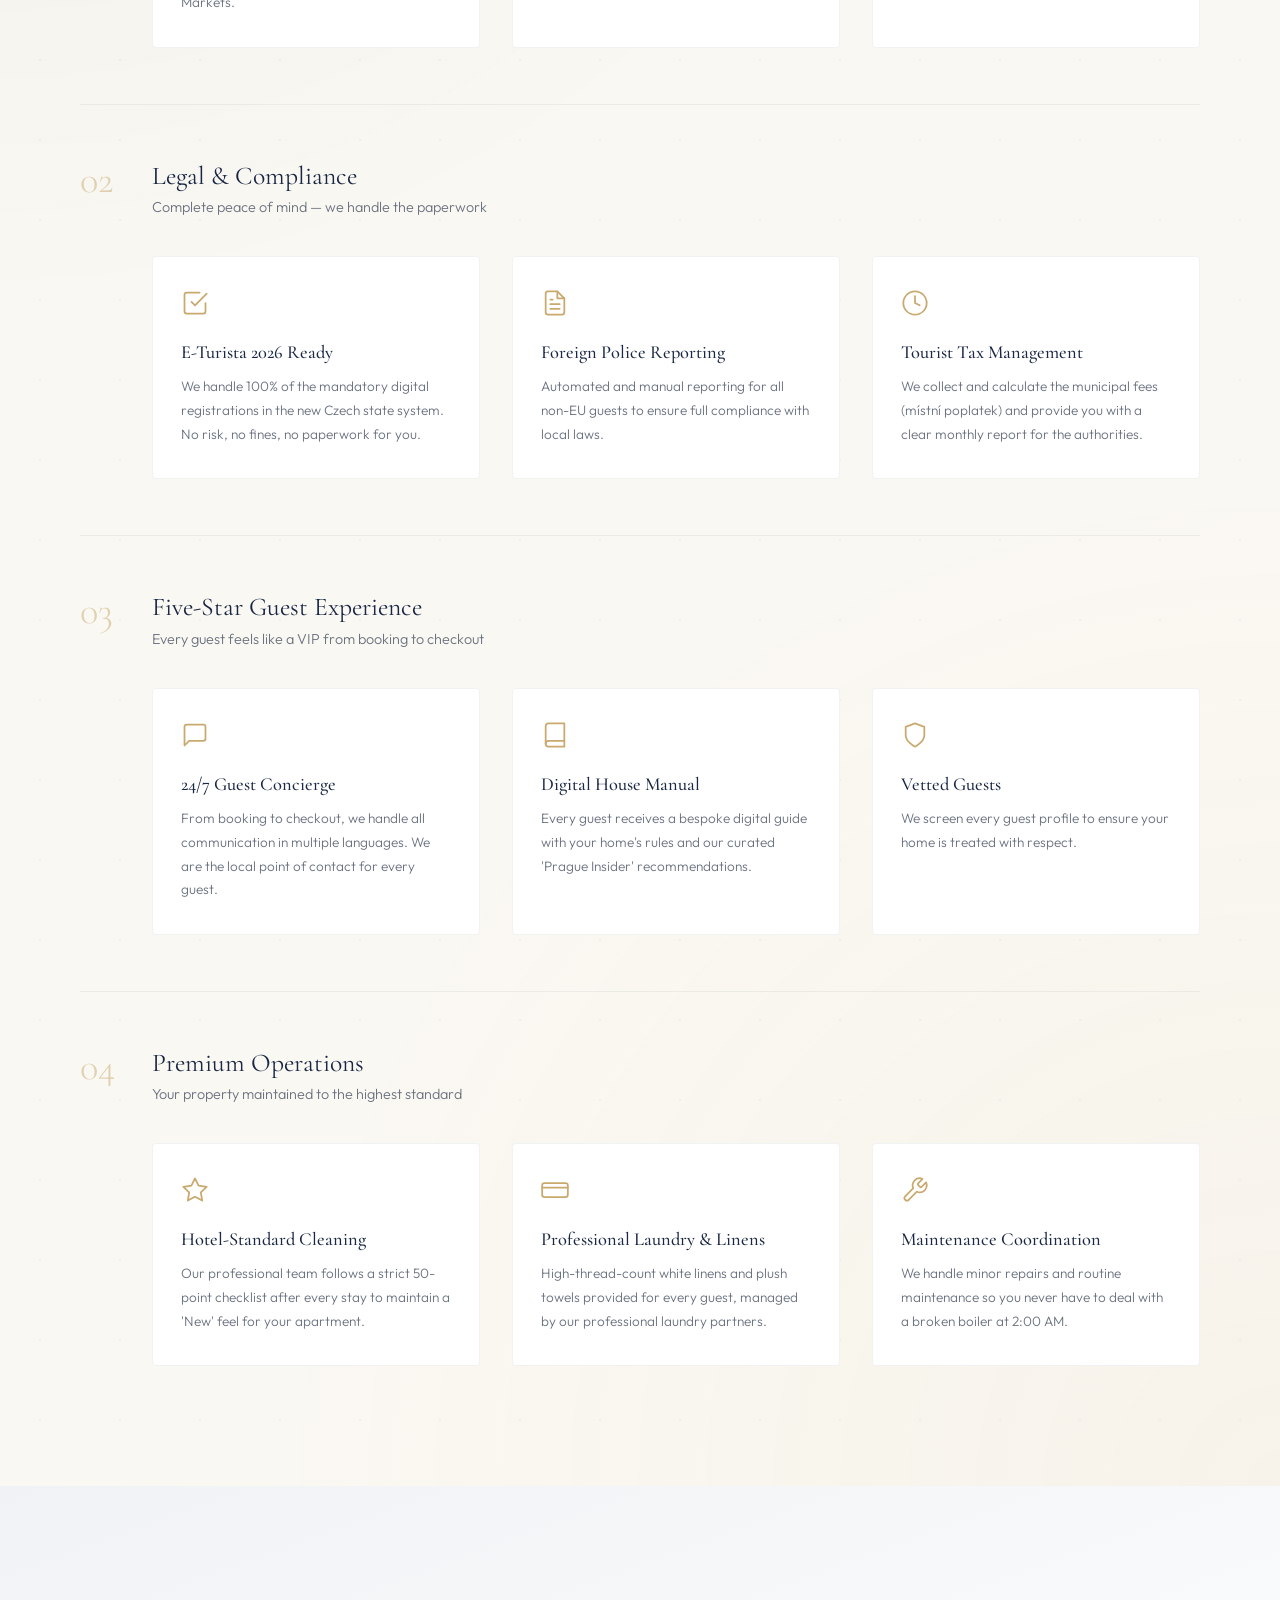
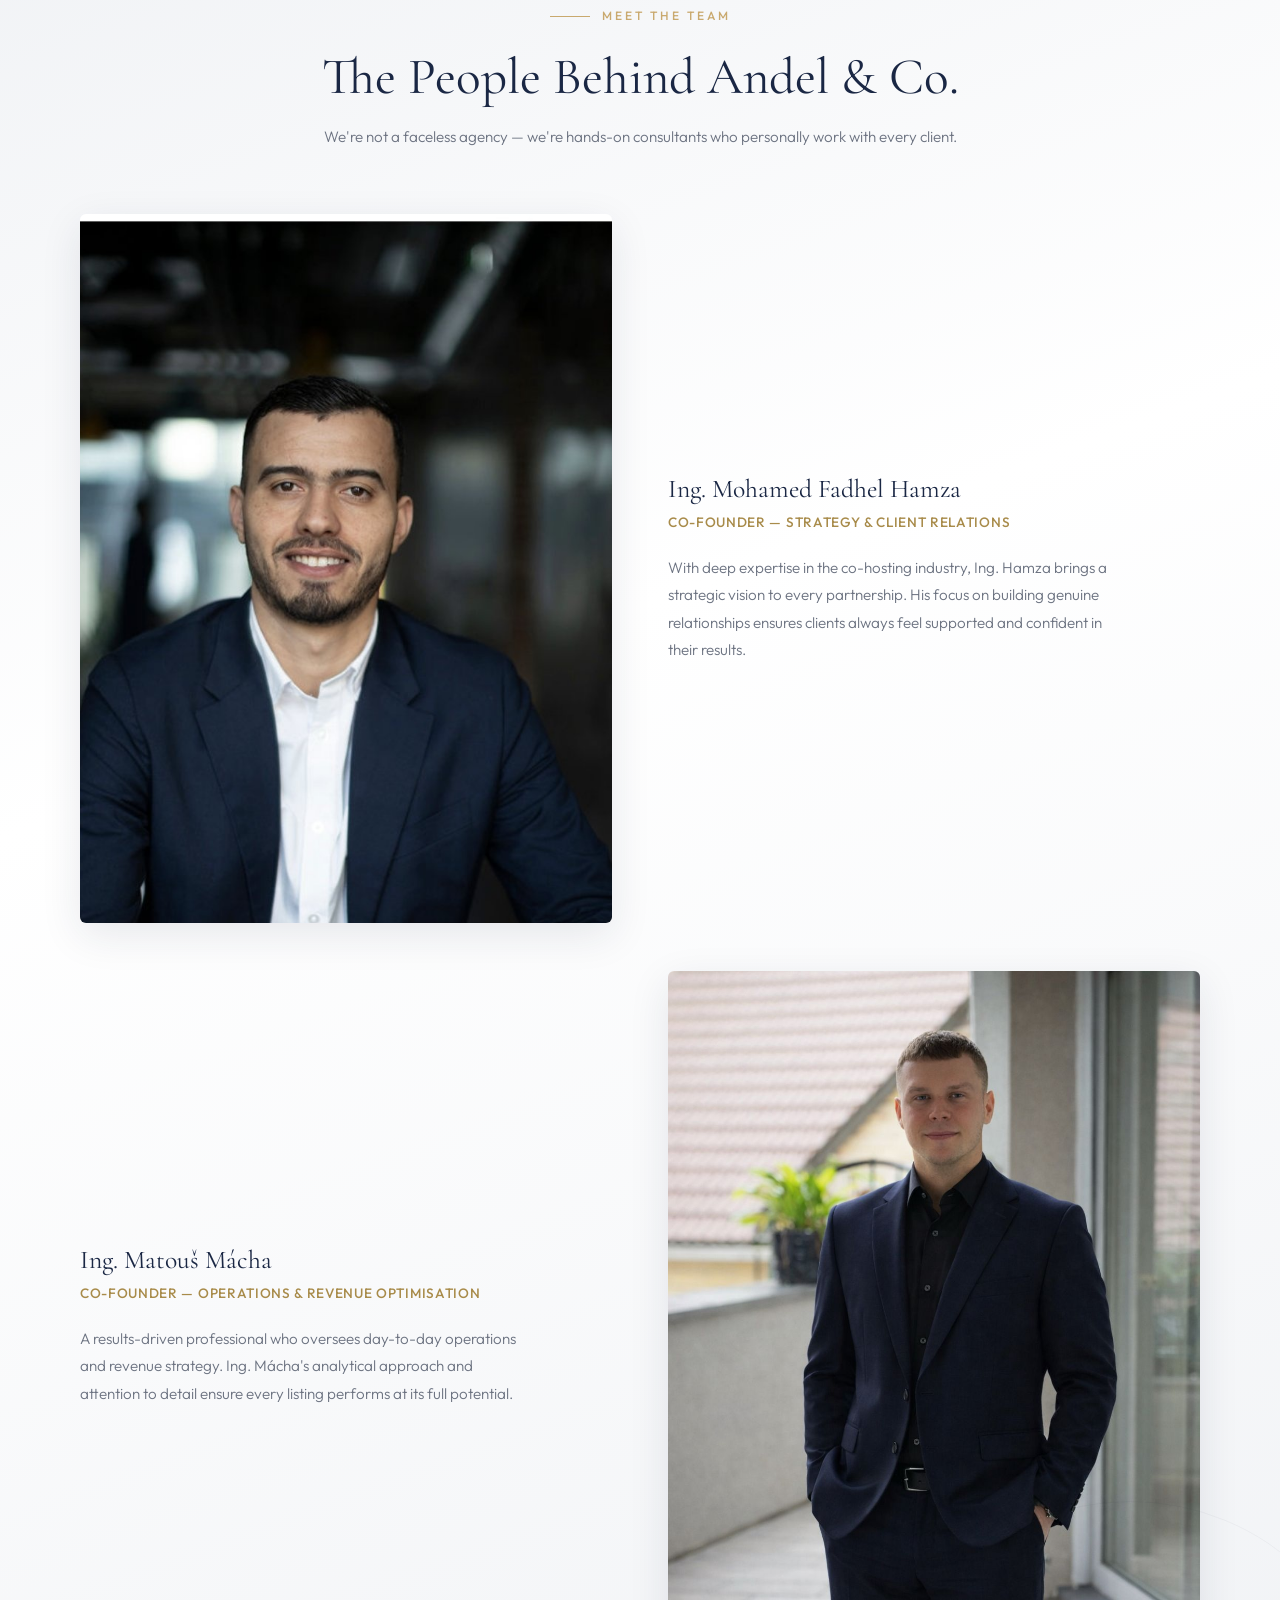
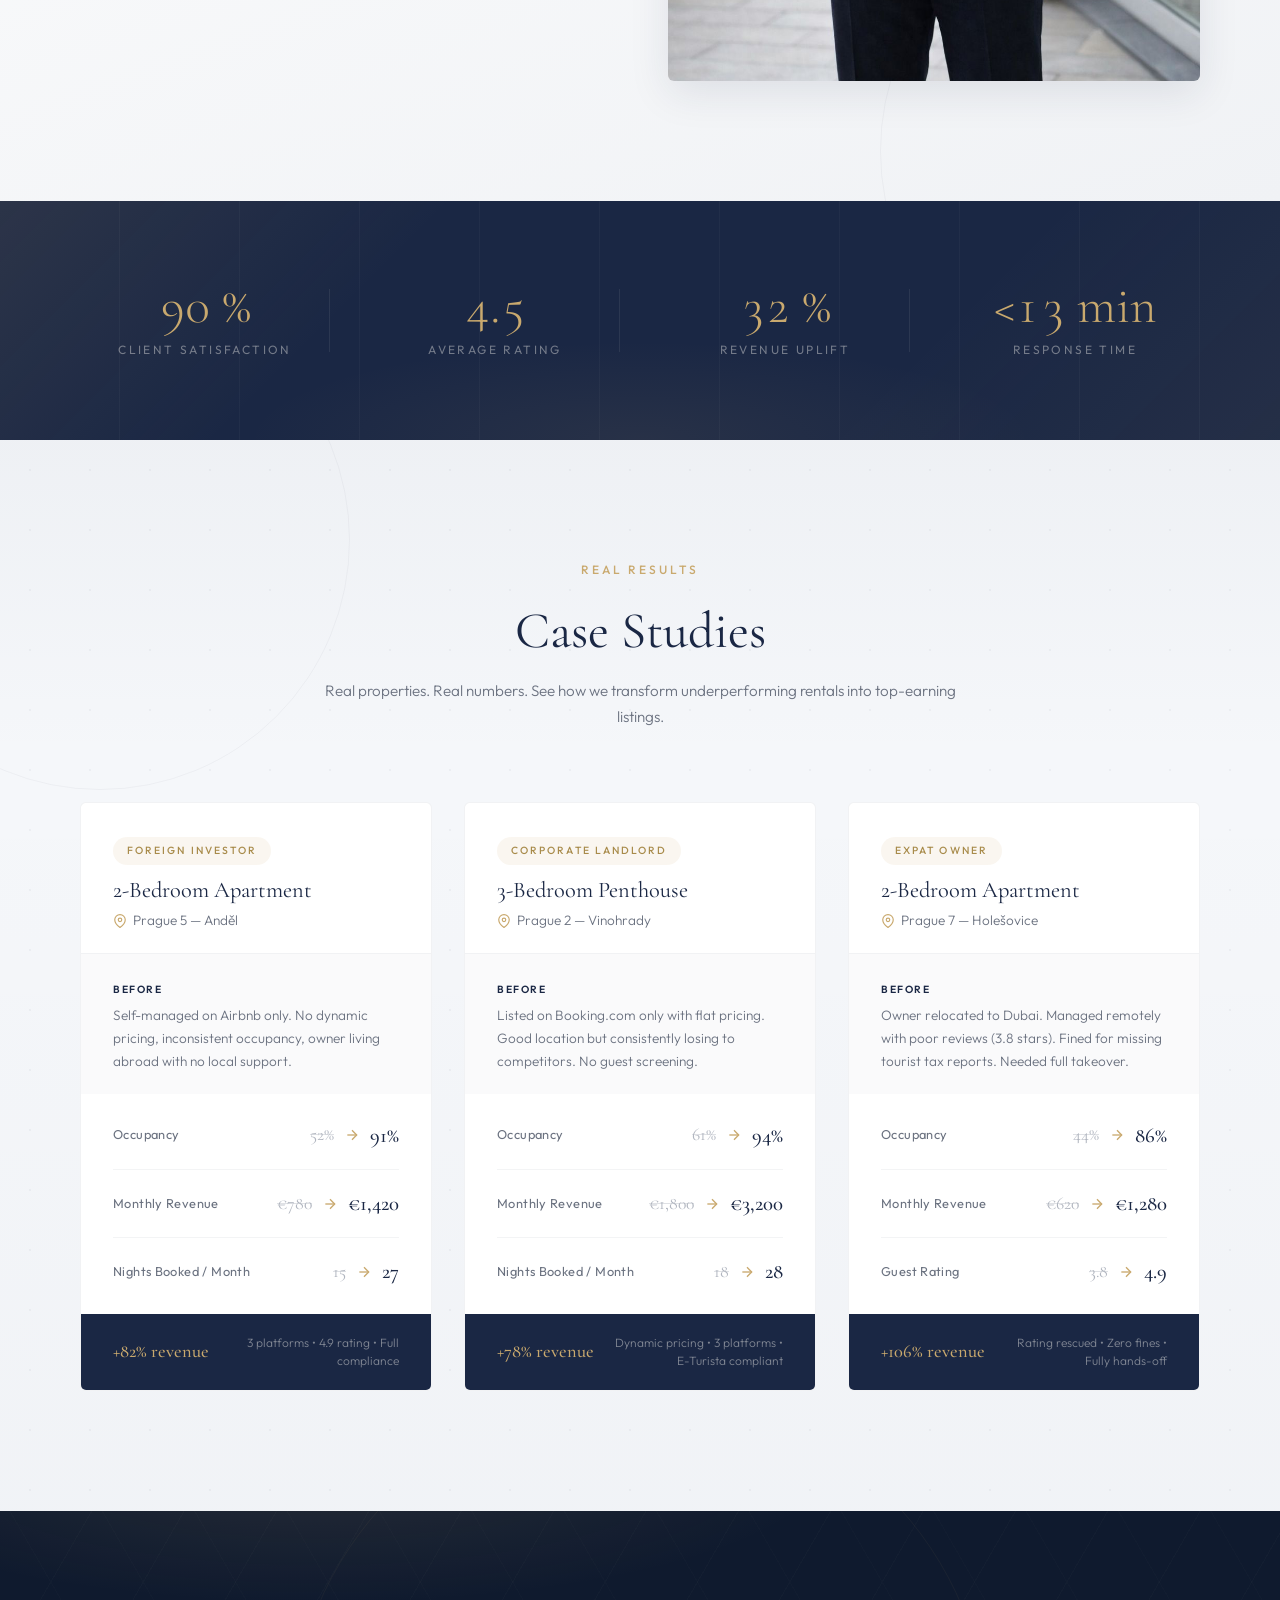
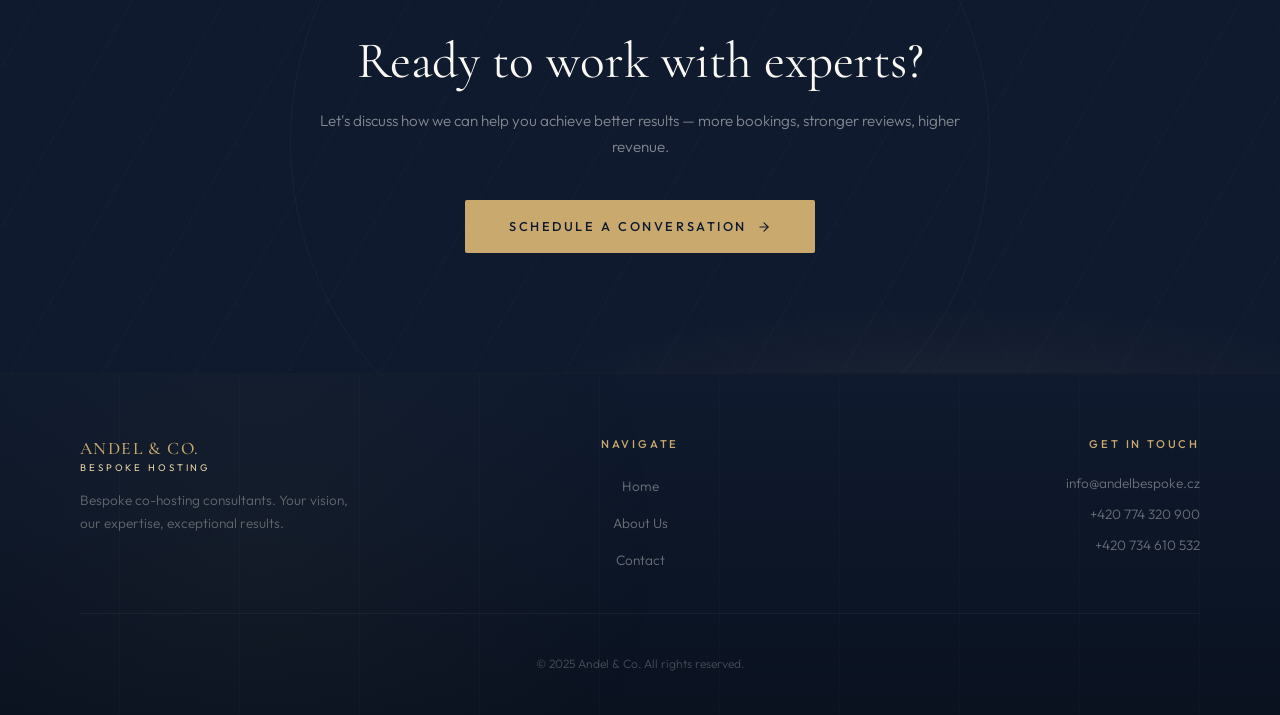
==== commit b76faed0: "Add email addresses (info@ and hamza@) to contact page, footer, and form mailto" ====
--- a/index.html
+++ b/index.html
@@ -497,6 +497,7 @@
 
         <div class="footer-contact">
           <h4>Get in Touch</h4>
+          <a href="mailto:info@andelbespoke.cz">info@andelbespoke.cz</a>
           <a href="tel:+420774320900">+420 774 320 900</a>
           <a href="tel:+420734610532">+420 734 610 532</a>
         </div>
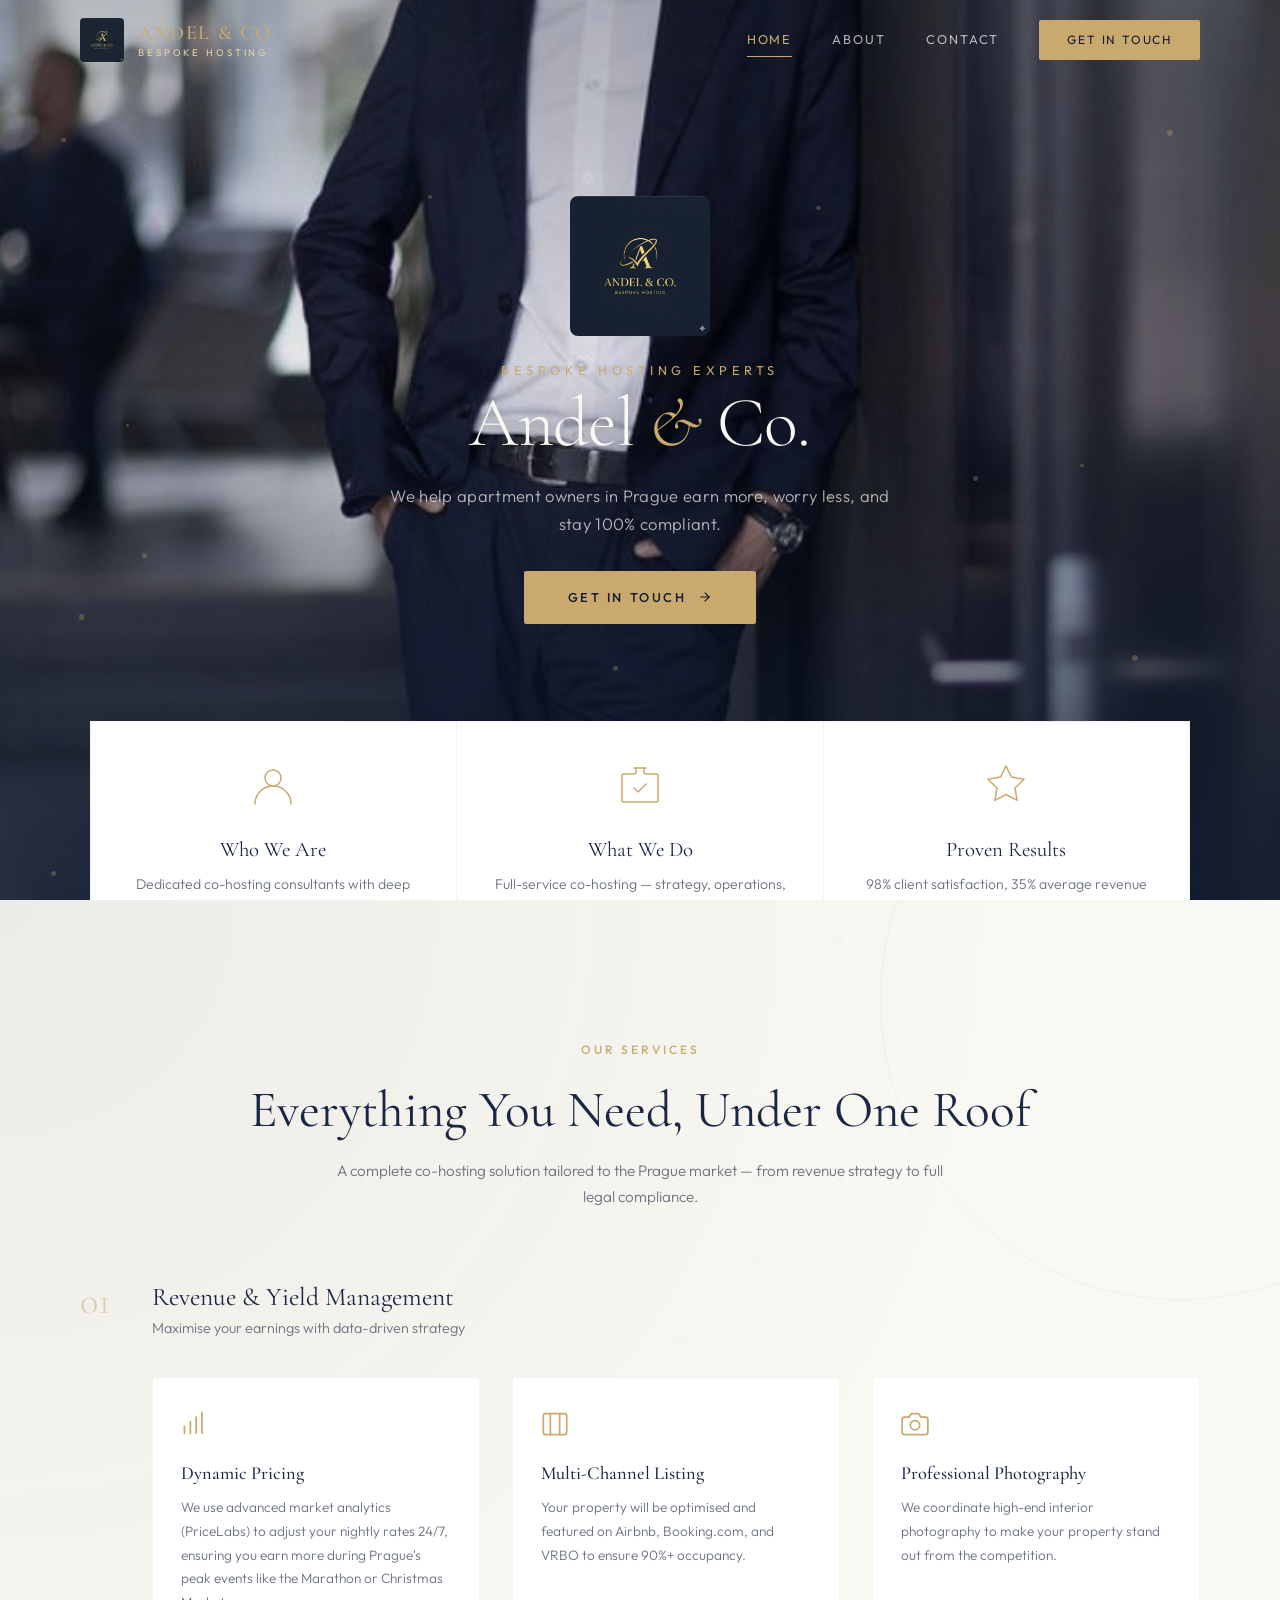
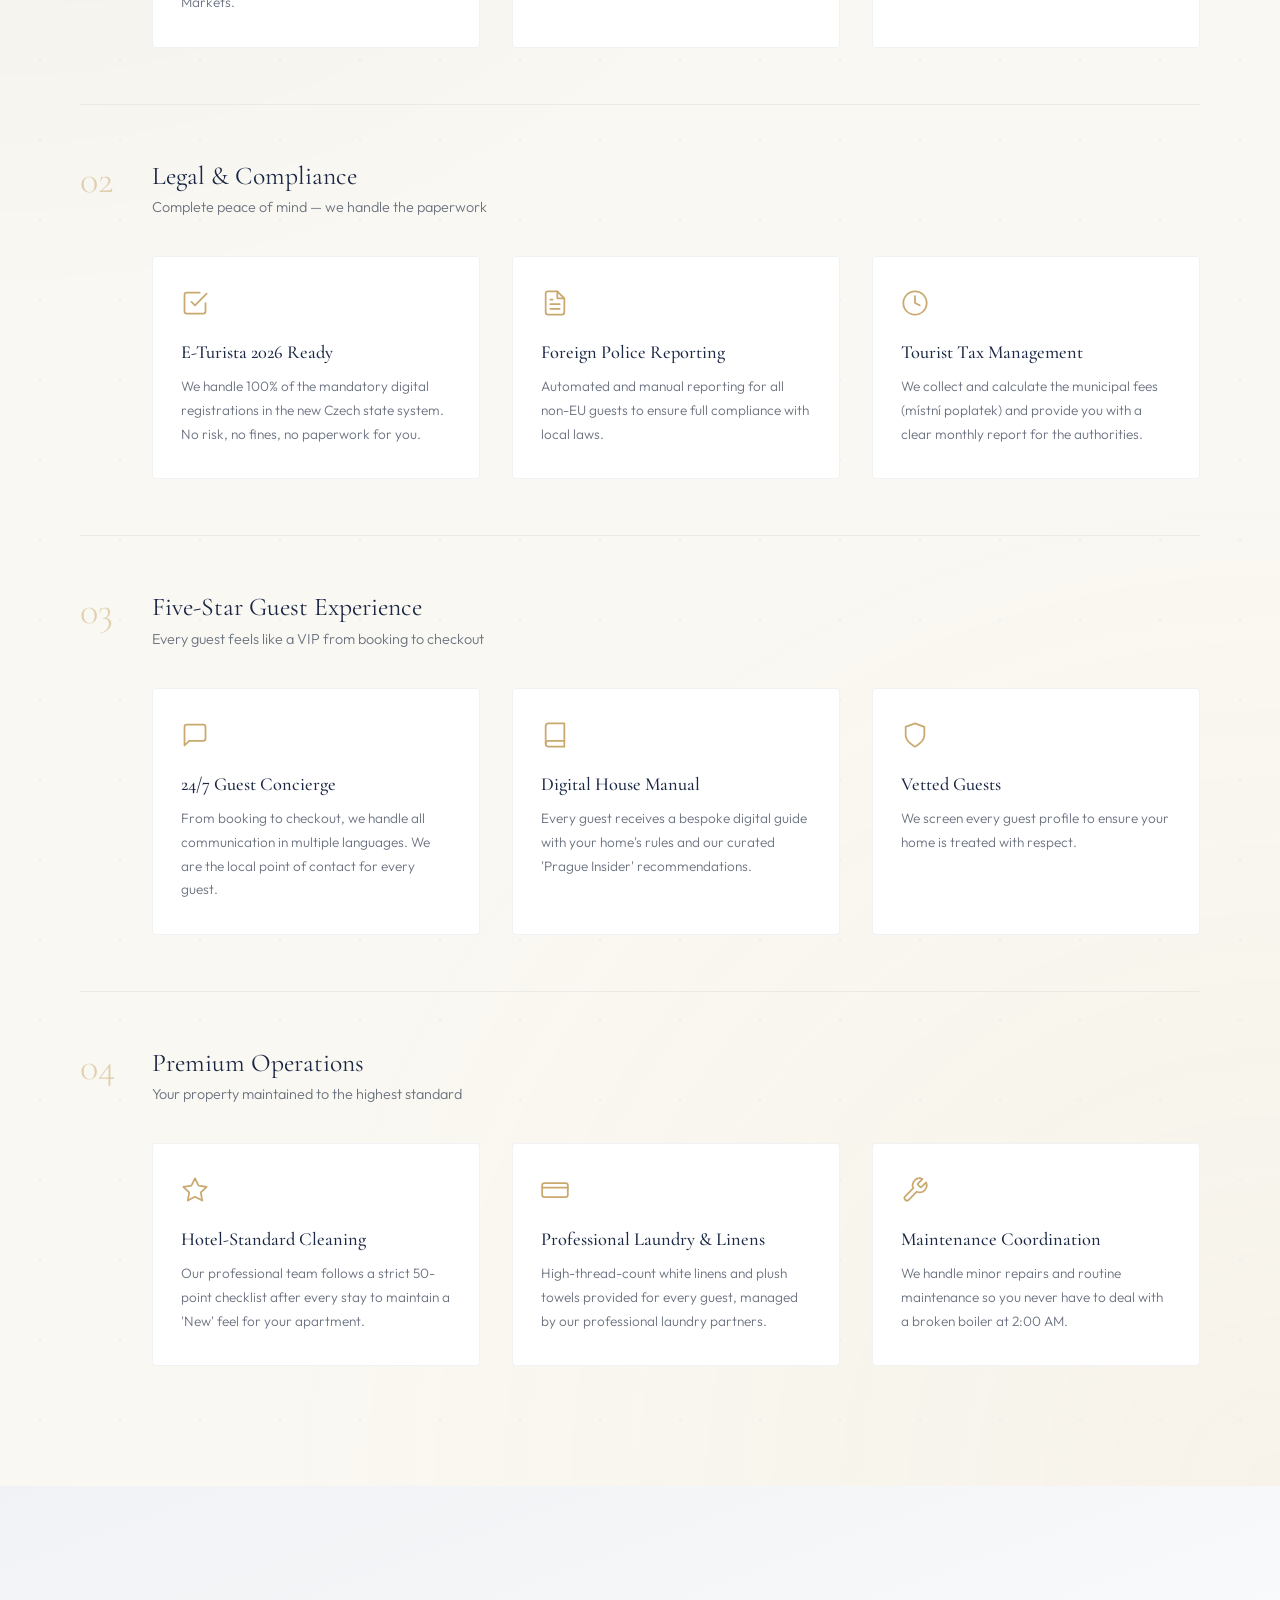
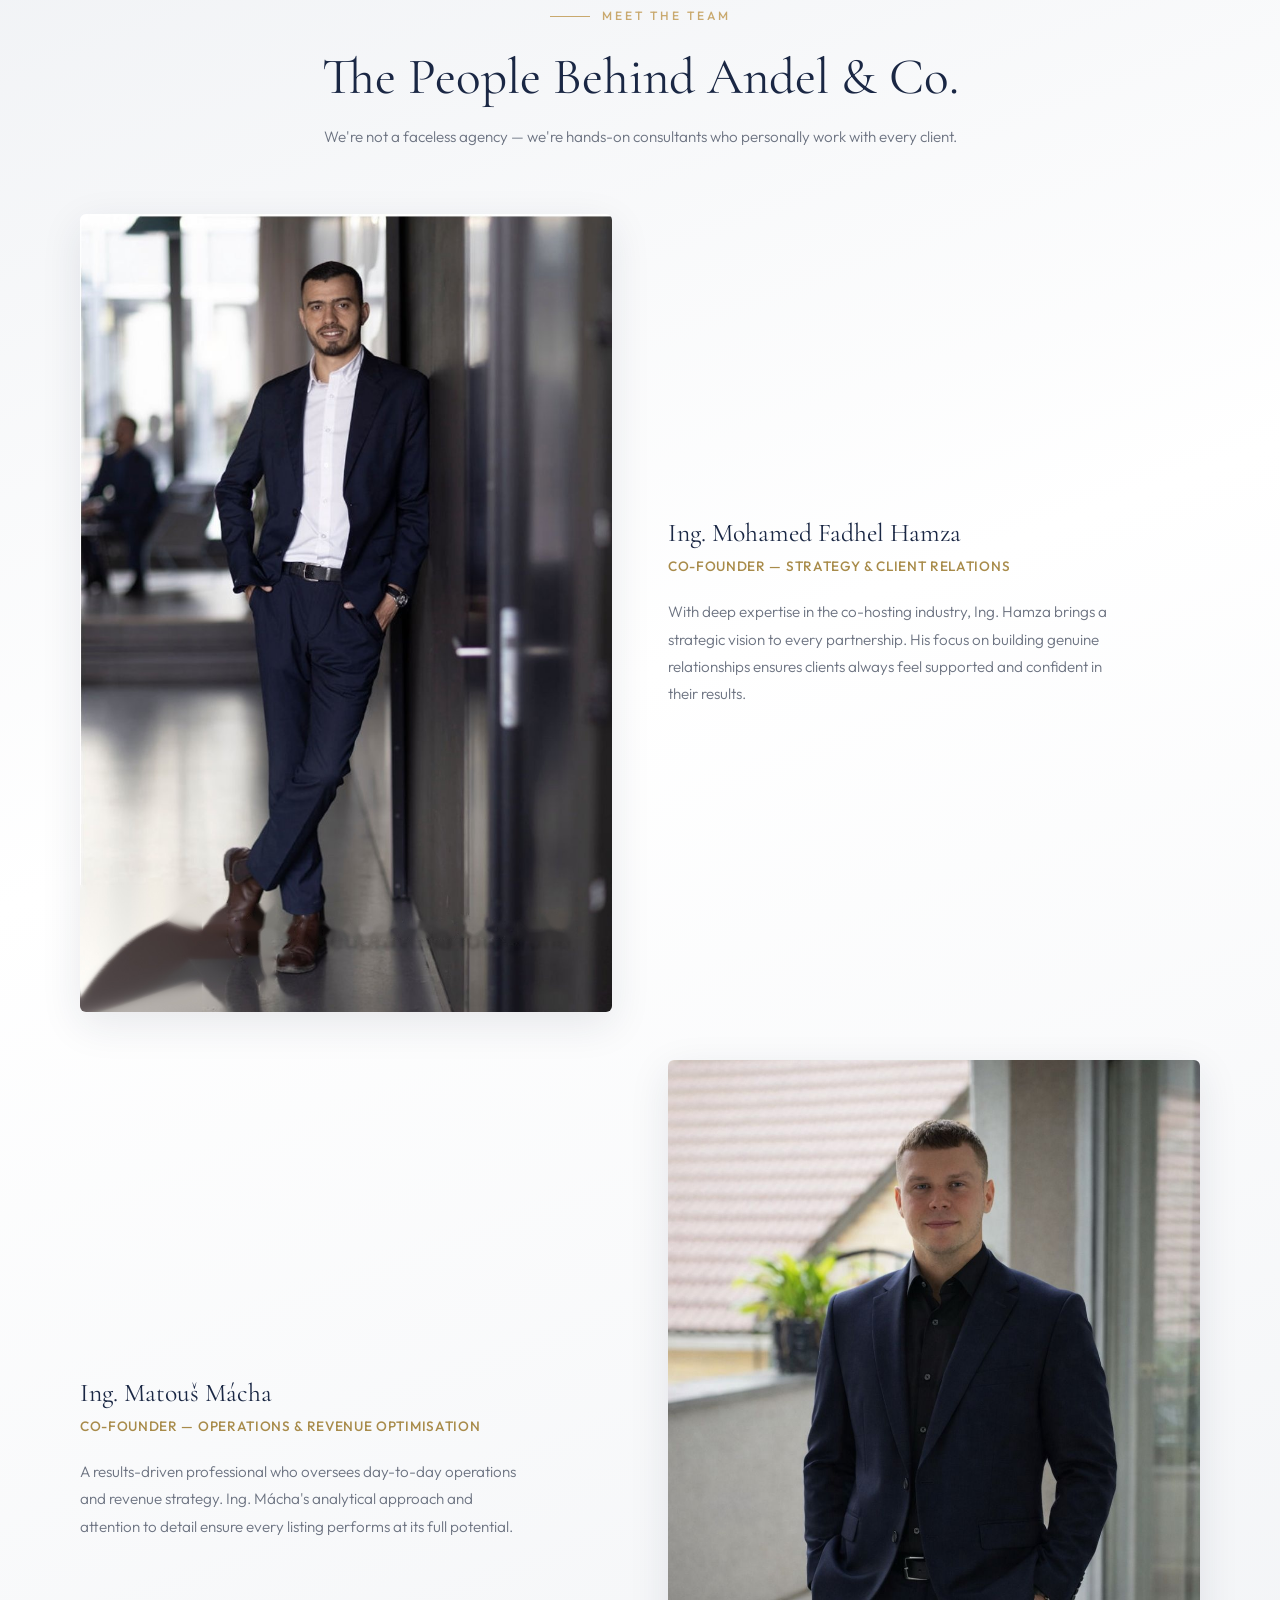
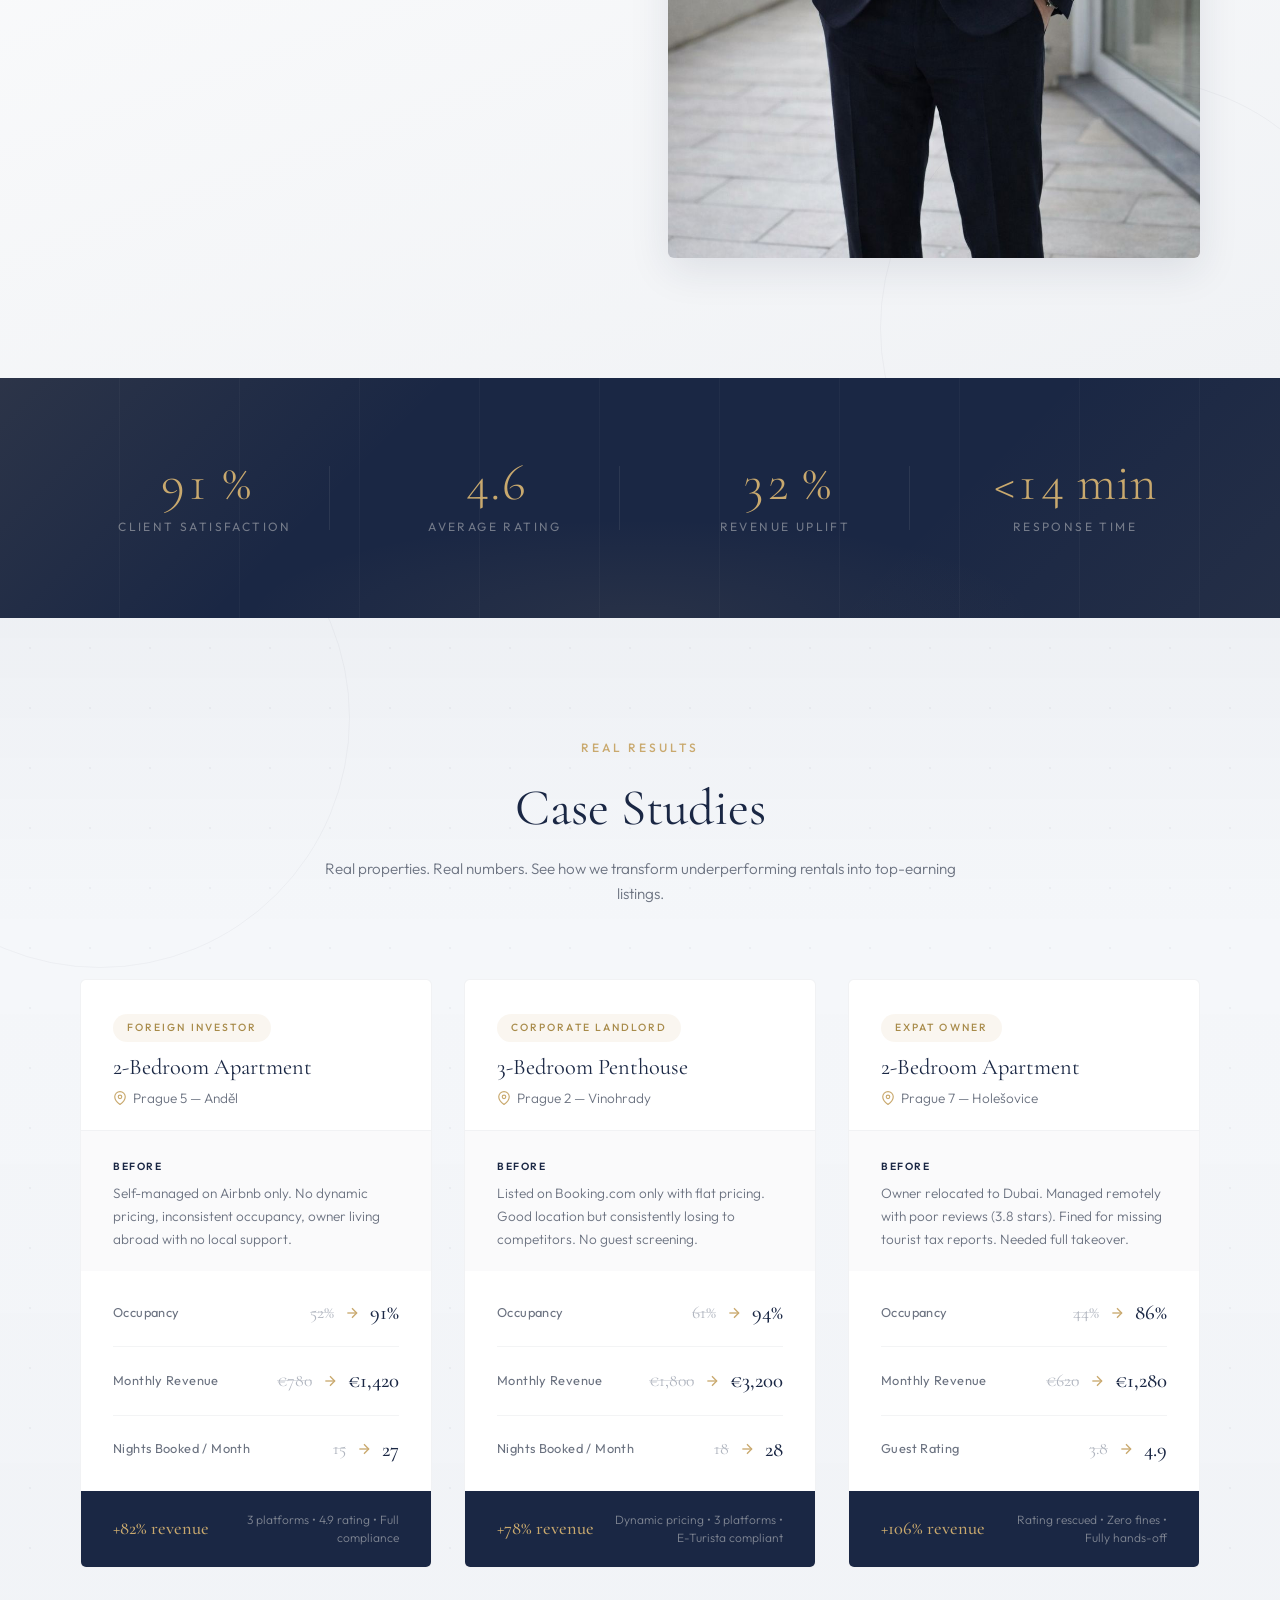
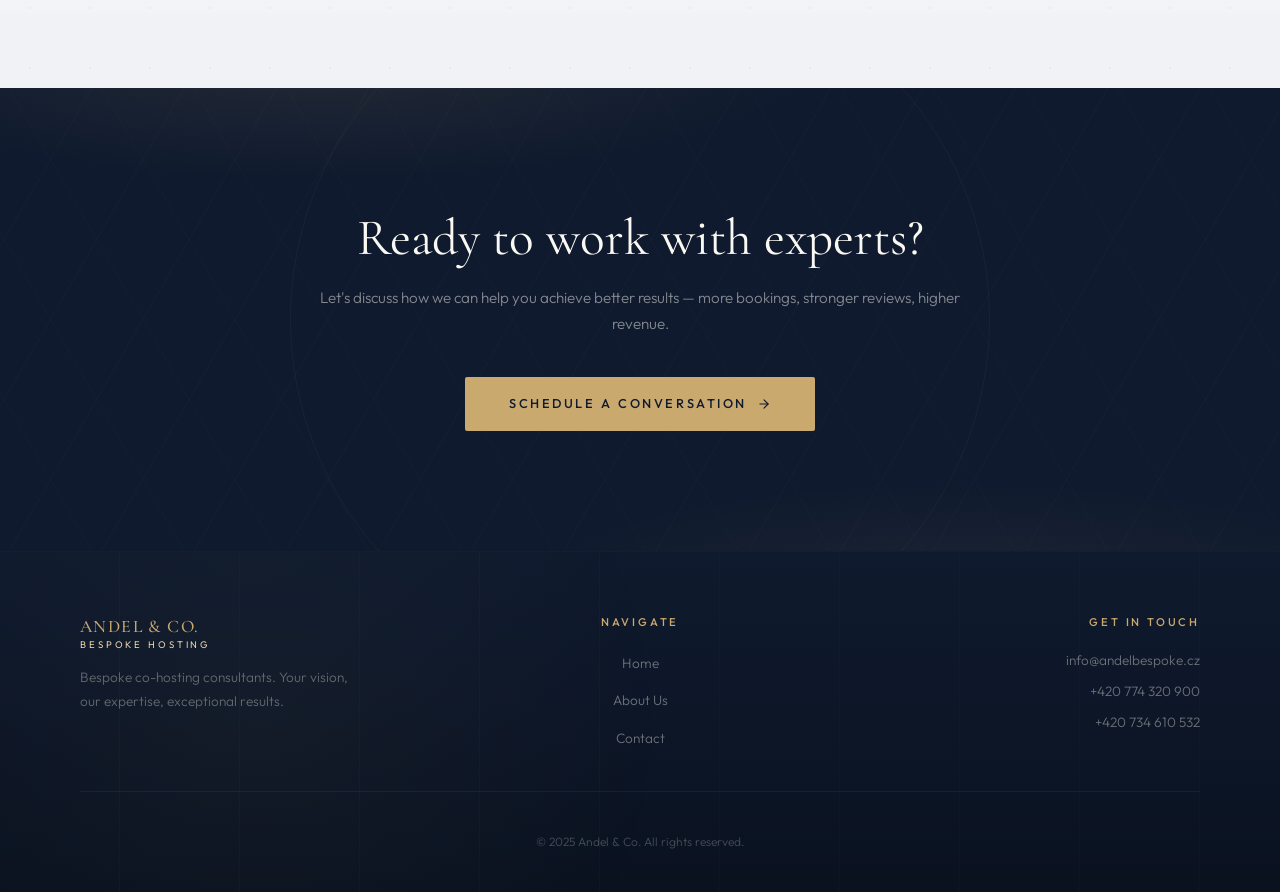
==== commit 6e597219: "Add cache-busting to CSS/JS links" ====
--- a/index.html
+++ b/index.html
@@ -10,7 +10,7 @@
   <meta property="og:description" content="Expert co-hosting consultants who deliver results for property owners.">
   <meta property="og:type" content="website">
   <link rel="icon" type="image/jpeg" href="assets/logo.jpeg">
-  <link rel="stylesheet" href="style.css">
+  <link rel="stylesheet" href="style.css?v=1773233959">
 
   <!-- Google Analytics (replace G-387162505) -->
   <script async src="https://www.googletagmanager.com/gtag/js?id=G-387162505"></script>
@@ -509,6 +509,6 @@
     </div>
   </footer>
 
-  <script src="main.js"></script>
+  <script src="main.js?v=1773233959"></script>
 </body>
 </html>
--- a/style.css
+++ b/style.css
@@ -1179,7 +1179,7 @@
   border-radius: 6px;
   overflow: hidden;
   box-shadow: 0 12px 40px rgba(26, 39, 68, 0.1);
-  aspect-ratio: 3 / 4;
+  aspect-ratio: 2 / 3;
 }
 
 .team-card-photo img {
@@ -1718,21 +1718,38 @@
   height: 20px;
 }
 
+.contact-method-text {
+  display: flex;
+  flex-direction: column;
+}
+
 .contact-method-text strong {
   display: block;
   font-family: var(--font-display);
   font-size: 1.1rem;
   color: var(--navy);
-  margin-bottom: 4px;
-}
-
-.contact-method-text a,
-.contact-method-text span {
+  margin-bottom: 6px;
+}
+
+.contact-method-text a {
+  display: block;
   font-size: 0.9rem;
   color: var(--gold-dark);
-}
-
-.contact-method-text a:hover {
+  line-height: 1.6;
+}
+
+.contact-label {
+  font-weight: 600;
+  color: var(--navy);
+}
+
+.contact-method-text a span {
+  font-size: 0.9rem;
+  color: var(--gold-dark);
+}
+
+.contact-method-text a:hover,
+.contact-method-text a:hover span {
   color: var(--gold);
 }
 
